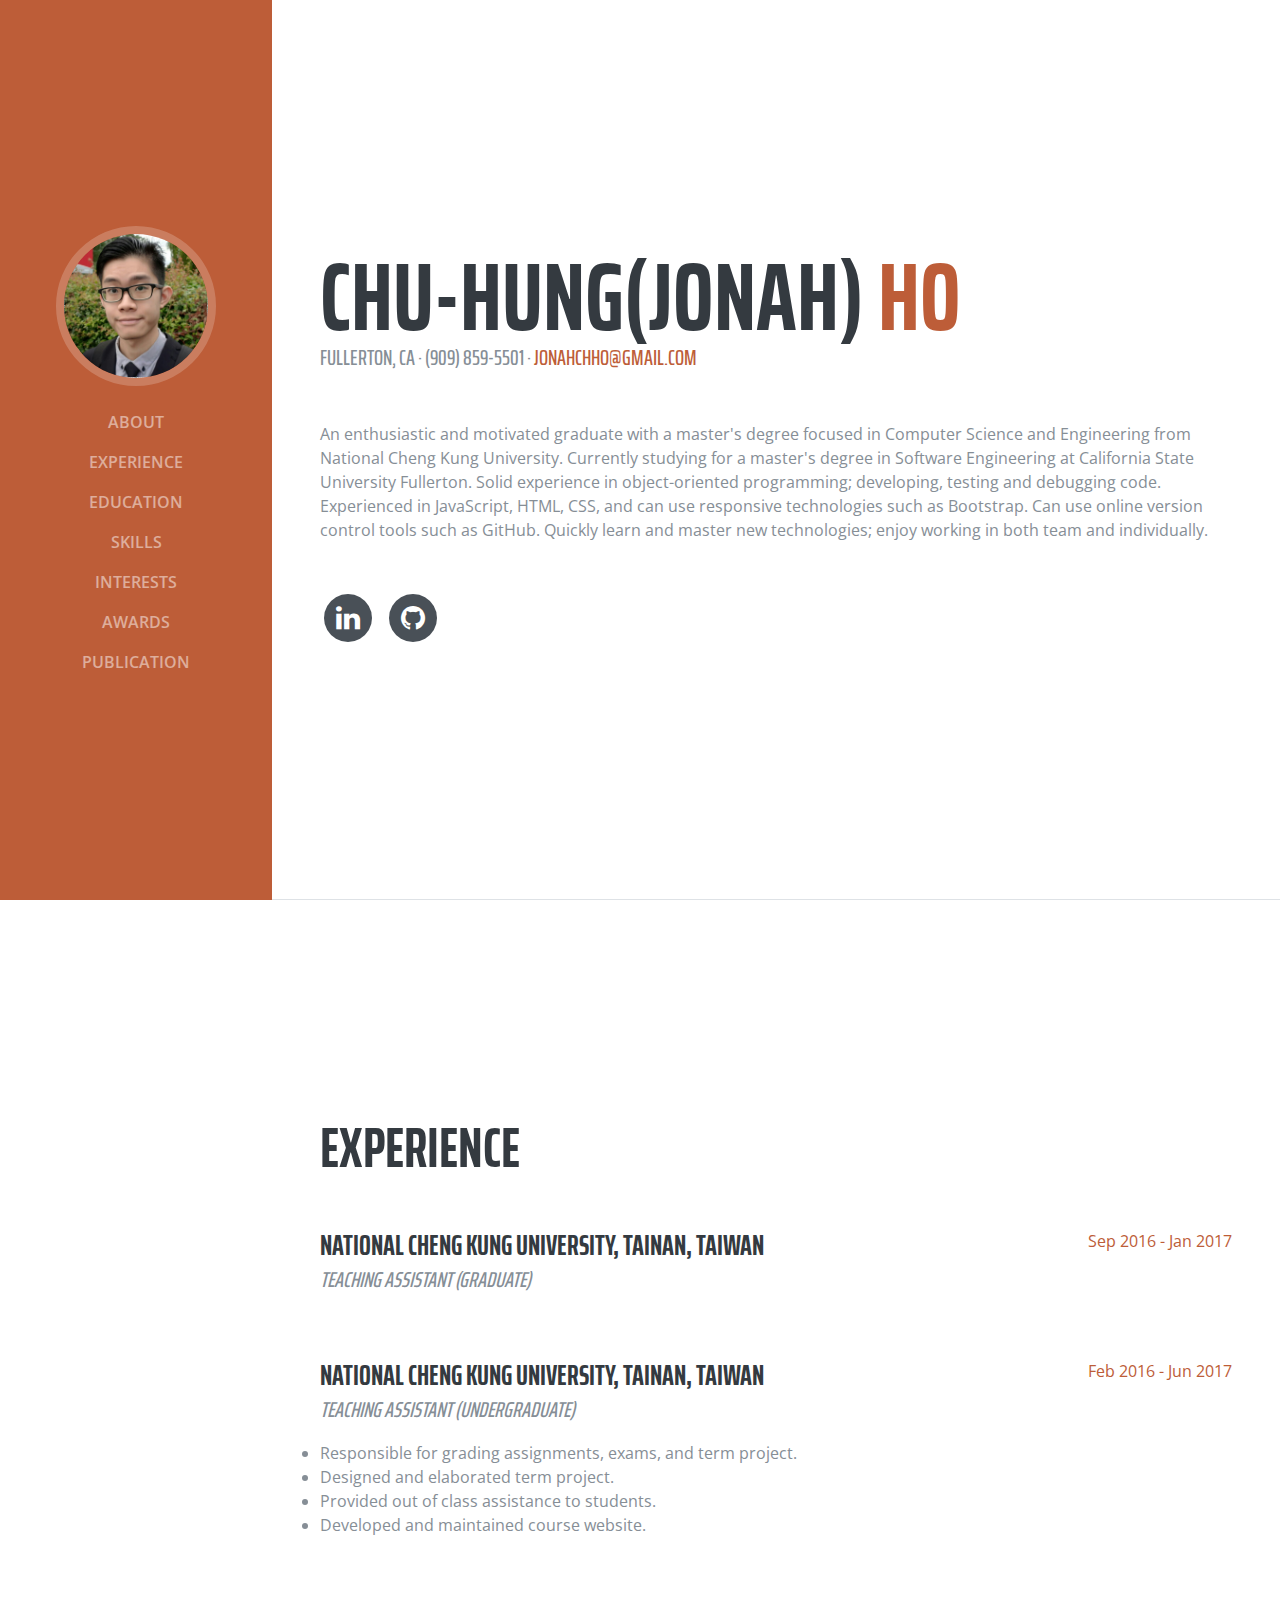
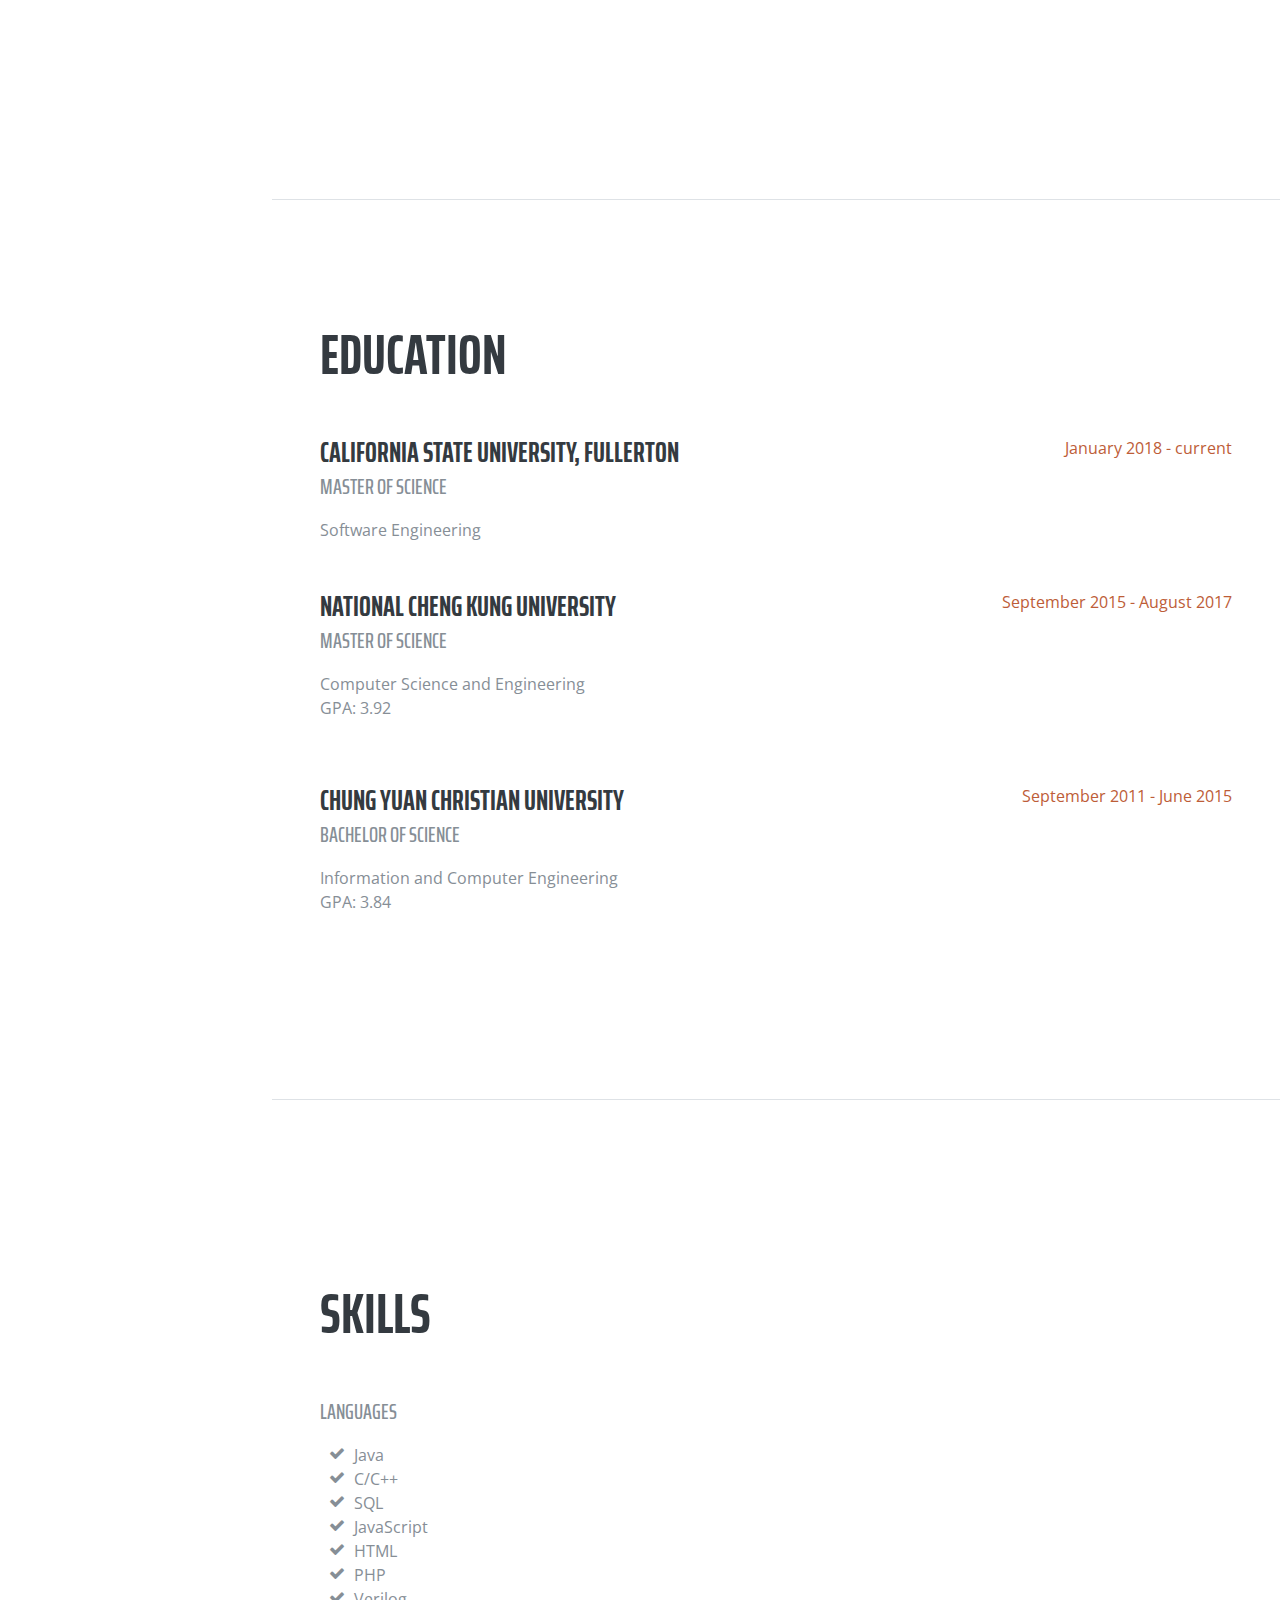
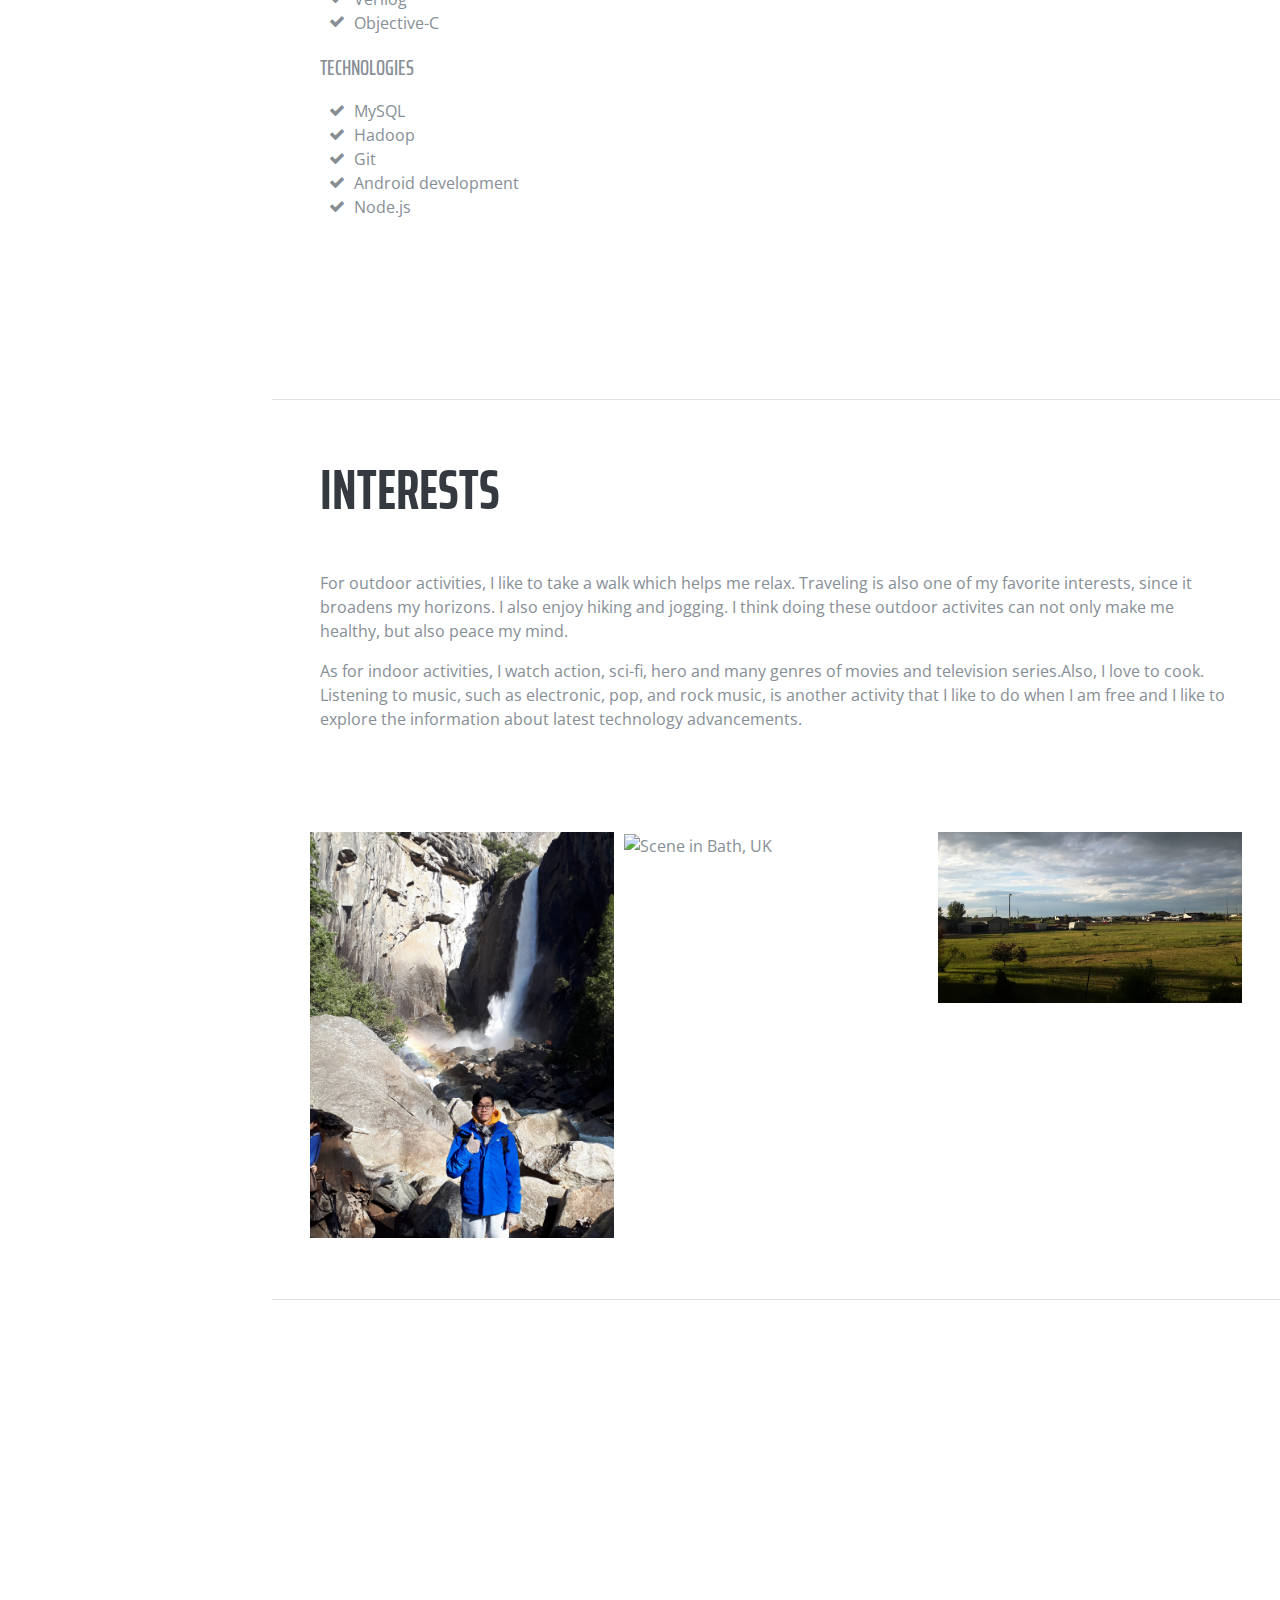
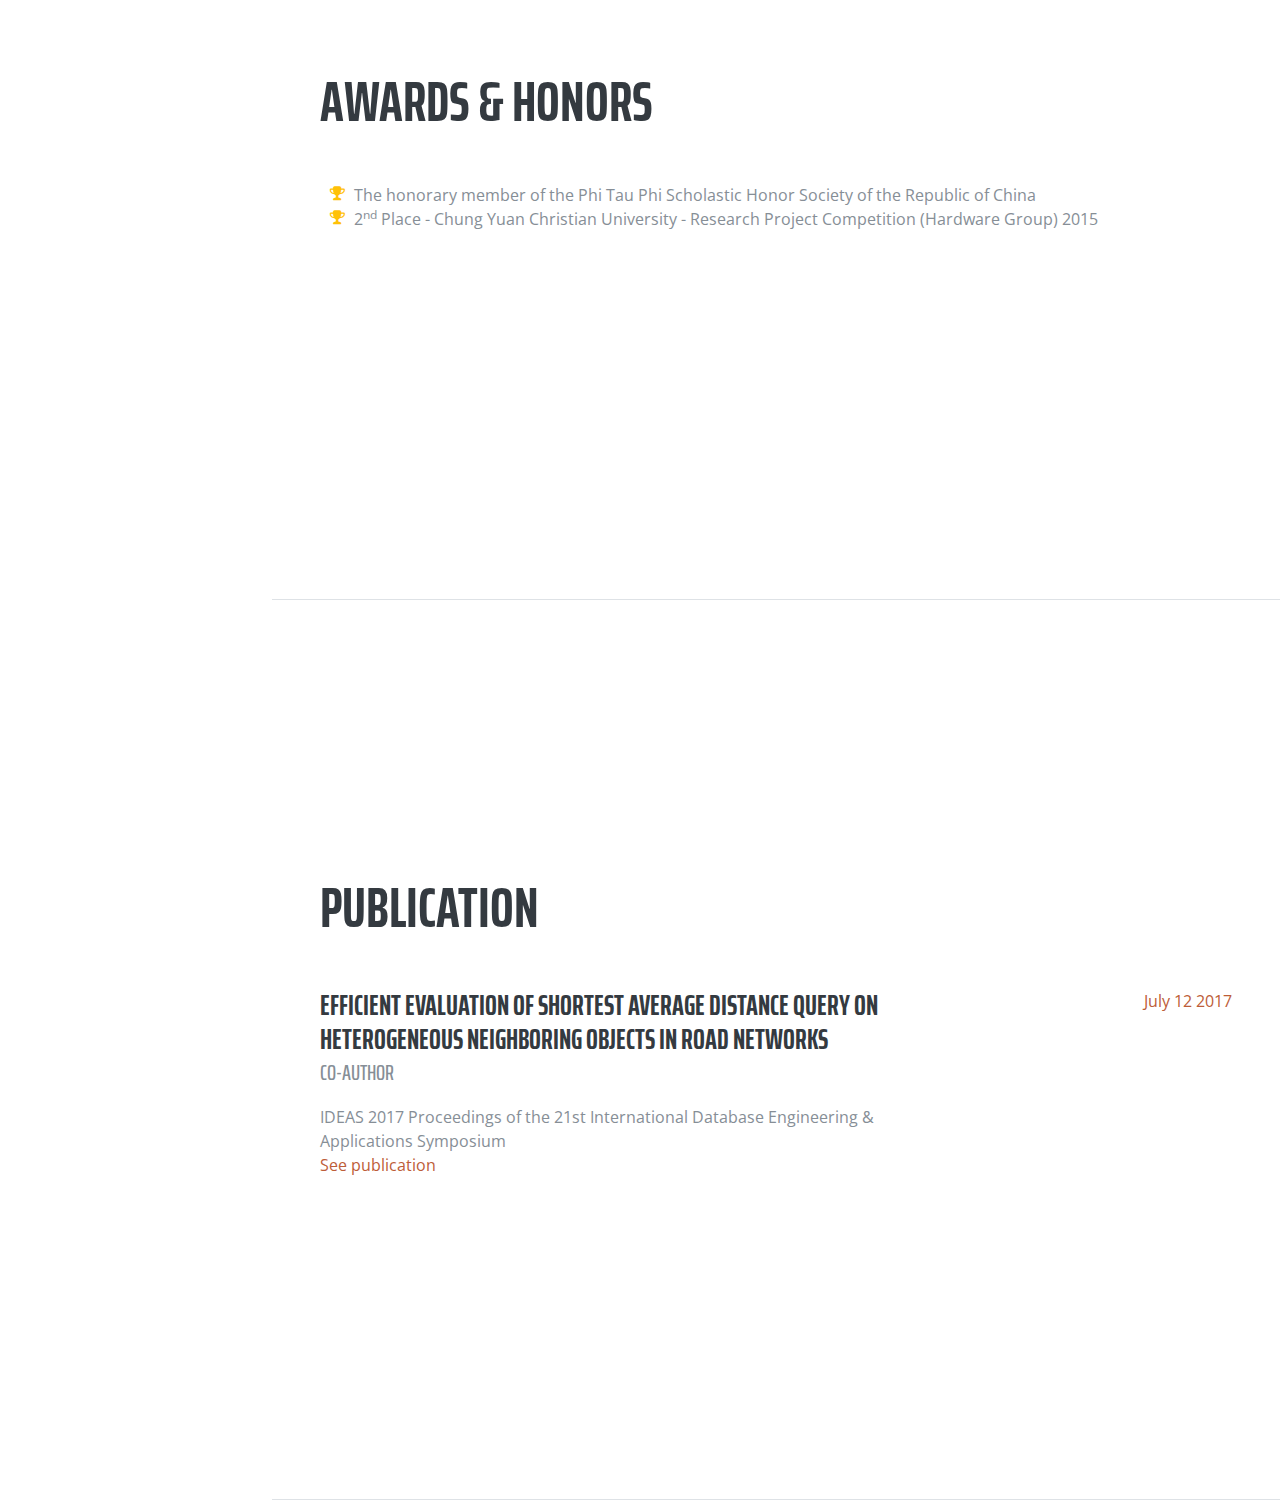
==== index.html @ 9c2f7075 "Modified profile img name and index.html" ====
<!DOCTYPE html>
<html lang="en">

  <head>

    <meta charset="utf-8">
    <meta name="viewport" content="width=device-width, initial-scale=1, shrink-to-fit=no">
    <meta name="description" content="">
    <meta name="author" content="">

    <title>Chu-Hung(Jonah) Ho</title>

    <!-- Bootstrap core CSS -->
    <link href="vendor/bootstrap/css/bootstrap.min.css" rel="stylesheet">

    <!-- Custom fonts for this template -->
    <link href="https://fonts.googleapis.com/css?family=Saira+Extra+Condensed:100,200,300,400,500,600,700,800,900" rel="stylesheet">
    <link href="https://fonts.googleapis.com/css?family=Open+Sans:300,300i,400,400i,600,600i,700,700i,800,800i" rel="stylesheet">
    <link href="vendor/font-awesome/css/font-awesome.min.css" rel="stylesheet">
    <link href="vendor/devicons/css/devicons.min.css" rel="stylesheet">
    <link href="vendor/simple-line-icons/css/simple-line-icons.css" rel="stylesheet">

    <!-- Custom styles for this template -->
    <link href="css/resume.css" rel="stylesheet">

  </head>

  <body ng-app="mainApp" id="page-top">

    <nav ng-controller="slide" class="navbar navbar-expand-lg navbar-dark bg-primary fixed-top" id="sideNav">
      <a class="navbar-brand js-scroll-trigger" href="#page-top">
        <span class="d-block d-lg-none">Chu-Hung(Jonah) Ho</span>
        <span class="d-none d-lg-block">
          <img class="img-fluid img-profile rounded-circle mx-auto mb-2" src="img/profile.jpg" alt="profile.jpg">
        </span>
      </a>
      <button class="navbar-toggler" type="button" data-toggle="collapse" data-target="#navbarSupportedContent" aria-controls="navbarSupportedContent" aria-expanded="false" aria-label="Toggle navigation">
        <span class="navbar-toggler-icon"></span>
      </button>
      <div class="collapse navbar-collapse" id="navbarSupportedContent">
        <ul class="navbar-nav">
          <li class="nav-item">
            <a class="nav-link js-scroll-trigger" href="#about">About</a>
          </li>
          <li class="nav-item">
            <a class="nav-link js-scroll-trigger" href="#experience">Experience</a>
          </li>
          <li class="nav-item">
            <a class="nav-link js-scroll-trigger" href="#education">Education</a>
          </li>
          <li class="nav-item">
            <a class="nav-link js-scroll-trigger" href="#skills">Skills</a>
          </li>
          <li class="nav-item">
            <a class="nav-link js-scroll-trigger" href="#interests">Interests</a>
          </li>
          <li class="nav-item">
            <a class="nav-link js-scroll-trigger" href="#awards">Awards</a>
          </li>
          <li class="nav-item">
            <a class="nav-link js-scroll-trigger" href="#publication">Publication</a>
          </li>
        </ul>
      </div>
    </nav>

    <div class="container-fluid p-0">

      <section class="resume-section p-3 p-lg-5 d-flex d-column" id="about">
        <div class="my-auto">
          <h1 class="mb-0">Chu-Hung(Jonah)
            <span class="text-primary">Ho</span>
          </h1>
          <div class="subheading mb-5">Fullerton, CA · (909) 859-5501 ·
            <a href="mailto:name@email.com">jonahchho@gmail.com</a>
          </div>
          <p class="mb-5">An enthusiastic and motivated graduate with a master's degree focused in Computer Science and Engineering from National Cheng Kung University. Currently studying for a master's degree in Software Engineering at California State University Fullerton. Solid experience in object-oriented programming; developing, testing and debugging code. Experienced in JavaScript, HTML, CSS, and can use responsive technologies such as Bootstrap. Can use online version control tools such as GitHub. Quickly learn and master new technologies; enjoy working in both team and individually.</p>
          <ul class="list-inline list-social-icons mb-0">
            <li class="list-inline-item">
              <a href="https://www.linkedin.com/in/jonahchho">
                <span class="fa-stack fa-lg">
                  <i class="fa fa-circle fa-stack-2x"></i>
                  <i class="fa fa-linkedin fa-stack-1x fa-inverse"></i>
                </span>
              </a>
            </li>
            <li class="list-inline-item">
              <a href="https://github.com/jonahchho">
                <span class="fa-stack fa-lg">
                  <i class="fa fa-circle fa-stack-2x"></i>
                  <i class="fa fa-github fa-stack-1x fa-inverse"></i>
                </span>
              </a>
            </li>
          </ul>
        </div>
      </section>

      <section class="resume-section p-3 p-lg-5 d-flex flex-column" id="experience">
        <div class="my-auto">
          <h2 class="mb-5">Experience</h2>

          <div class="resume-item d-flex flex-column flex-md-row mb-5">
            <div class="resume-content mr-auto">
              <h3 class="mb-0">National Cheng Kung University, Tainan, Taiwan</h3>
              <div class="subheading mb-3"><i>Teaching Assistant (Graduate)</i></div>
            </div>
            <div class="resume-date text-md-right">
              <span class="text-primary">Sep 2016 - Jan 2017</span>
            </div>

          </div>

          <div class="resume-item d-flex flex-column flex-md-row mb-5">
            <div class="resume-content mr-auto">
              <h3 class="mb-0">National Cheng Kung University, Tainan, Taiwan</h3>
              <div class="subheading mb-3"><i>Teaching Assistant (Undergraduate)</i></div>
              <li>
                <i class="fa-li fa fa-check"></i>
                  Responsible for grading assignments, exams, and term project.
              </li>
              <li>
                <i class="fa-li fa fa-check"></i>
                  Designed and elaborated term project.
              </li>
              <li>
                <i class="fa-li fa fa-check"></i>
                  Provided out of class assistance to students.
              </li>
              <li>
                <i class="fa-li fa fa-check"></i>
                  Developed and maintained course website.
              </li>

            </div>
            <div class="resume-date text-md-right">
              <span class="text-primary">Feb 2016 - Jun 2017</span>
            </div>

          </div>
        </div>

      </section>

      <section class="resume-section p-3 p-lg-5 d-flex flex-column" id="education">
        <div class="my-auto">
          <h2 class="mb-5">Education</h2>

          <div class="resume-item d-flex flex-column flex-md-row mb-5">
            <div class="resume-content mr-auto">
              <h3 class="mb-0">California State University, Fullerton</h3>
              <div class="subheading mb-3">Master of Science</div>
              <div>Software Engineering</div>
            </div>
            <div class="resume-date text-md-right">
              <span class="text-primary">January 2018 - current</span>
            </div>
          </div>

          <div class="resume-item d-flex flex-column flex-md-row mb-5">
            <div class="resume-content mr-auto">
              <h3 class="mb-0">National Cheng Kung University</h3>
              <div class="subheading mb-3">Master of Science</div>
              <div>Computer Science and Engineering</div>
              <p>GPA: 3.92</p>
            </div>
            <div class="resume-date text-md-right">
              <span class="text-primary">September 2015 - August 2017</span>
            </div>
          </div>

          <div class="resume-item d-flex flex-column flex-md-row mb-5">
            <div class="resume-content mr-auto">
              <h3 class="mb-0">Chung Yuan Christian University</h3>
              <div class="subheading mb-3">Bachelor of Science</div>
              <div>Information and Computer Engineering</div>
              <p>GPA: 3.84</p>
            </div>
            <div class="resume-date text-md-right">
              <span class="text-primary">September 2011 - June 2015</span>
            </div>
          </div>

          <!--
          <div class="resume-item d-flex flex-column flex-md-row">
            <div class="resume-content mr-auto">
              <h3 class="mb-0">James Buchanan High School</h3>
              <div class="subheading mb-3">Technology Magnet Program</div>
              <p>GPA: 3.56</p>
            </div>
            <div class="resume-date text-md-right">
              <span class="text-primary">August 2002 - May 2006</span>
            </div>
          </div>
          -->

        </div>
      </section>

      <section class="resume-section p-3 p-lg-5 d-flex flex-column" id="skills">
        <div class="my-auto">
          <h2 class="mb-5">Skills</h2>

          <div class="subheading mb-3">Languages</div>
          <ul class="fa-ul mb-0">
            <li>
              <i class="fa-li fa fa-check"></i>
              Java</li>
            <li>
              <i class="fa-li fa fa-check"></i>
              C/C++</li>
            <li>
              <i class="fa-li fa fa-check"></i>
              SQL</li>
            <li>
              <i class="fa-li fa fa-check"></i>
              JavaScript</li>
            <li>
              <i class="fa-li fa fa-check"></i>
              HTML</li>
            <li>
              <i class="fa-li fa fa-check"></i>
              PHP</li>
            <li>
              <i class="fa-li fa fa-check"></i>
              Verilog</li>
            <li>
              <i class="fa-li fa fa-check"></i>
              Objective-C</li>
          </ul>

          <p></p>

          <div class="subheading mb-3">Technologies</div>
          <ul class="fa-ul mb-0">
            <li>
              <i class="fa-li fa fa-check"></i>
              MySQL</li>
            <li>
              <i class="fa-li fa fa-check"></i>
              Hadoop</li>
            <li>
              <i class="fa-li fa fa-check"></i>
              Git</li>
            <li>
              <i class="fa-li fa fa-check"></i>
              Android development</li>
            <li>
              <i class="fa-li fa fa-check"></i>
              Node.js</li>
          </ul>
        </div>
      </section>

      <section class="resume-section p-3 p-lg-5 d-flex flex-column" id="interests">
        <div class="my-auto">
          <h2 class="mb-5">Interests</h2>
          <p>For outdoor activities, I like to take a walk which helps me relax. Traveling is also one of my favorite interests, since it broadens my horizons. I also enjoy hiking and jogging. I think doing these outdoor activites can not only make me healthy, but also peace my mind.</p>

          <p class="mb-0">As for indoor activities, I watch action, sci-fi, hero and many genres of movies and television series.Also, I love to cook. Listening to music, such as electronic, pop, and rock music, is another activity that I like to do when I am free and I like to explore the information about latest technology advancements.</p>

          <br></br>
          <br></br>

          <div class="row">
            <div class="column">
              <img src="img/scene1.jpg" alt="Waterfall in Yosemite National Park" style="width:100%;height:auto">
            </div>
            <div class="column">
              <img src="img/scene2.jpg" alt="Scene in Bath, UK" style="width:100%;height:auto">
            </div>
            <div class="column">
              <img src="img/scene3.jpg" alt="Waterfall in Yosemite National Park" style="width:100%;height:auto">
            </div>
          </div>
        </div>
      </section>

      <section class="resume-section p-3 p-lg-5 d-flex flex-column" id="awards">
        <div class="my-auto">
          <h2 class="mb-5">Awards &amp; Honors</h2>
          <ul class="fa-ul mb-0">
            <li>
              <i class="fa-li fa fa-trophy text-warning"></i>
              The honorary member of the Phi Tau Phi Scholastic Honor Society of the Republic of China
            </li>
            <li>
              <i class="fa-li fa fa-trophy text-warning"></i>
              2<sup>nd</sup>
              Place - Chung Yuan Christian University - Research Project Competition (Hardware Group) 2015
            </li>
          </ul>
        </div>
      </section>

      <section class="resume-section p-3 p-lg-5 d-flex flex-column" id="publication">
        <div class="my-auto">
          <h2 class="mb-5">Publication</h2>
          <div class="resume-item d-flex flex-column flex-md-row mb-5">
            <div class="resume-content mr-auto">
              <h3 class="mb-0">Efficient Evaluation of Shortest Average Distance Query on Heterogeneous Neighboring Objects in Road Networks</h3>
              <div class="subheading mb-3">Co-author</div>
              <div>IDEAS 2017 Proceedings of the 21st International Database Engineering & Applications Symposium</div>
              <a href="https://dl.acm.org/citation.cfm?id=3105831.3105848">See publication</a>
            </div>
            <div class="resume-date text-md-right">
              <span class="text-primary">July 12 2017</span>
            </div>
          </div>

        </div>
      </section>

    </div>

    <!-- Bootstrap core JavaScript -->
    <script src="vendor/jquery/jquery.min.js"></script>
    <script src="vendor/bootstrap/js/bootstrap.bundle.min.js"></script>

    <!-- Plugin JavaScript -->
    <script src="vendor/jquery-easing/jquery.easing.min.js"></script>

    <!-- Custom scripts for this template -->
    <!--<script src="js/resume.js"></script>-->
    
    <!-- Angular API-->
    <script src="https://ajax.googleapis.com/ajax/libs/angularjs/1.6.6/angular.min.js"></script>

    <!-- Custom scripts for this template -->
    <script src="js/application.js"></script>
    <script src="js/controller.js"></script>

  </body>

</html>
---- vendor/devicons/css/devicons.min.css ----
/*!
 *  Devicons 1.8.0 made by Theodore Vorillas / http://vorillaz.com 
 */
@font-face{font-family:devicons;src:url(../fonts/devicons.eot?xqxft6);src:url(../fonts/devicons.eot?#iefixxqxft6) format("embedded-opentype"),url(../fonts/devicons.woff?xqxft6) format("woff"),url(../fonts/devicons.ttf?xqxft6) format("truetype"),url(../fonts/devicons.svg?xqxft6#devicons) format("svg");font-weight:400;font-style:normal}.devicons{font-family:devicons;speak:none;font-style:normal;font-weight:400;font-variant:normal;text-transform:none;line-height:1;-webkit-font-smoothing:antialiased;-moz-osx-font-smoothing:grayscale}.devicons-git:before{content:"\e602"}.devicons-git_compare:before{content:"\e628"}.devicons-git_branch:before{content:"\e625"}.devicons-git_commit:before{content:"\e629"}.devicons-git_pull_request:before{content:"\e626"}.devicons-git_merge:before{content:"\e627"}.devicons-bitbucket:before{content:"\e603"}.devicons-github_alt:before{content:"\e608"}.devicons-github_badge:before{content:"\e609"}.devicons-github:before{content:"\e60a"}.devicons-github_full:before{content:"\e617"}.devicons-java:before{content:"\e638"}.devicons-ruby:before{content:"\e639"}.devicons-scala:before{content:"\e637"}.devicons-python:before{content:"\e63c"}.devicons-go:before{content:"\e624"}.devicons-ruby_on_rails:before{content:"\e63b"}.devicons-django:before{content:"\e61d"}.devicons-markdown:before{content:"\e63e"}.devicons-php:before{content:"\e63d"}.devicons-mysql:before{content:"\e604"}.devicons-streamline:before{content:"\e605"}.devicons-database:before{content:"\e606"}.devicons-laravel:before{content:"\e63f"}.devicons-javascript:before{content:"\e64e"}.devicons-angular:before{content:"\e653"}.devicons-backbone:before{content:"\e652"}.devicons-coffeescript:before{content:"\e651"}.devicons-jquery:before{content:"\e650"}.devicons-modernizr:before{content:"\e620"}.devicons-jquery_ui:before{content:"\e654"}.devicons-ember:before{content:"\e61b"}.devicons-dojo:before{content:"\e61c"}.devicons-nodejs:before{content:"\e619"}.devicons-nodejs_small:before{content:"\e618"}.devicons-javascript_shield:before{content:"\e64f"}.devicons-bootstrap:before{content:"\e647"}.devicons-sass:before{content:"\e64b"}.devicons-css3_full:before{content:"\e64a"}.devicons-css3:before{content:"\e649"}.devicons-html5:before{content:"\e636"}.devicons-html5_multimedia:before{content:"\e632"}.devicons-html5_device_access:before{content:"\e633"}.devicons-html5_3d_effects:before{content:"\e635"}.devicons-html5_connectivity:before{content:"\e634"}.devicons-ghost_small:before{content:"\e614"}.devicons-ghost:before{content:"\e61f"}.devicons-magento:before{content:"\e640"}.devicons-joomla:before{content:"\e641"}.devicons-jekyll_small:before{content:"\e60d"}.devicons-drupal:before{content:"\e642"}.devicons-wordpress:before{content:"\e60b"}.devicons-grunt:before{content:"\e64c"}.devicons-bower:before{content:"\e64d"}.devicons-npm:before{content:"\e61e"}.devicons-yahoo_small:before{content:"\e62b"}.devicons-yahoo:before{content:"\e615"}.devicons-bing_small:before{content:"\e600"}.devicons-windows:before{content:"\e60f"}.devicons-linux:before{content:"\e612"}.devicons-ubuntu:before{content:"\e63a"}.devicons-android:before{content:"\e60e"}.devicons-apple:before{content:"\e611"}.devicons-appstore:before{content:"\e613"}.devicons-phonegap:before{content:"\e630"}.devicons-blackberry:before{content:"\e623"}.devicons-stackoverflow:before{content:"\e610"}.devicons-techcrunch:before{content:"\e62c"}.devicons-codrops:before{content:"\e62f"}.devicons-css_tricks:before{content:"\e601"}.devicons-smashing_magazine:before{content:"\e62d"}.devicons-netmagazine:before{content:"\e62e"}.devicons-codepen:before{content:"\e616"}.devicons-cssdeck:before{content:"\e62a"}.devicons-hackernews:before{content:"\e61a"}.devicons-dropbox:before{content:"\e607"}.devicons-google_drive:before{content:"\e631"}.devicons-visualstudio:before{content:"\e60c"}.devicons-unity_small:before{content:"\e621"}.devicons-raspberry_pi:before{content:"\e622"}.devicons-chrome:before{content:"\e643"}.devicons-ie:before{content:"\e644"}.devicons-firefox:before{content:"\e645"}.devicons-opera:before{content:"\e646"}.devicons-safari:before{content:"\e648"}.devicons-swift:before{content:"\e655"}.devicons-symfony:before{content:"\e656"}.devicons-symfony_badge:before{content:"\e657"}.devicons-less:before{content:"\e658"}.devicons-stylus:before{content:"\e659"}.devicons-trello:before{content:"\e65a"}.devicons-atlassian:before{content:"\e65b"}.devicons-jira:before{content:"\e65c"}.devicons-envato:before{content:"\e65d"}.devicons-snap_svg:before{content:"\e65e"}.devicons-raphael:before{content:"\e65f"}.devicons-google_analytics:before{content:"\e660"}.devicons-compass:before{content:"\e661"}.devicons-onedrive:before{content:"\e662"}.devicons-gulp:before{content:"\e663"}.devicons-atom:before{content:"\e664"}.devicons-cisco:before{content:"\e665"}.devicons-nancy:before{content:"\e666"}.devicons-clojure:before{content:"\e668"}.devicons-clojure_alt:before{content:"\e66a"}.devicons-perl:before{content:"\e669"}.devicons-celluloid:before{content:"\e66b"}.devicons-w3c:before{content:"\e66c"}.devicons-redis:before{content:"\e66d"}.devicons-postgresql:before{content:"\e66e"}.devicons-webplatform:before{content:"\e66f"}.devicons-jenkins:before{content:"\e667"}.devicons-requirejs:before{content:"\e670"}.devicons-opensource:before{content:"\e671"}.devicons-typo3:before{content:"\e672"}.devicons-uikit:before{content:"\e673"}.devicons-doctrine:before{content:"\e674"}.devicons-groovy:before{content:"\e675"}.devicons-nginx:before{content:"\e676"}.devicons-haskell:before{content:"\e677"}.devicons-zend:before{content:"\e678"}.devicons-gnu:before{content:"\e679"}.devicons-yeoman:before{content:"\e67a"}.devicons-heroku:before{content:"\e67b"}.devicons-debian:before{content:"\e67d"}.devicons-travis:before{content:"\e67e"}.devicons-dotnet:before{content:"\e67f"}.devicons-codeigniter:before{content:"\e680"}.devicons-javascript_badge:before{content:"\e681"}.devicons-yii:before{content:"\e682"}.devicons-msql_server:before{content:"\e67c"}.devicons-composer:before{content:"\e683"}.devicons-krakenjs_badge:before{content:"\e684"}.devicons-krakenjs:before{content:"\e685"}.devicons-mozilla:before{content:"\e686"}.devicons-firebase:before{content:"\e687"}.devicons-sizzlejs:before{content:"\e688"}.devicons-creativecommons:before{content:"\e689"}.devicons-creativecommons_badge:before{content:"\e68a"}.devicons-mitlicence:before{content:"\e68b"}.devicons-senchatouch:before{content:"\e68c"}.devicons-bugsense:before{content:"\e68d"}.devicons-extjs:before{content:"\e68e"}.devicons-mootools_badge:before{content:"\e68f"}.devicons-mootools:before{content:"\e690"}.devicons-ruby_rough:before{content:"\e691"}.devicons-komodo:before{content:"\e692"}.devicons-coda:before{content:"\e693"}.devicons-bintray:before{content:"\e694"}.devicons-terminal:before{content:"\e695"}.devicons-code:before{content:"\e696"}.devicons-responsive:before{content:"\e697"}.devicons-dart:before{content:"\e698"}.devicons-aptana:before{content:"\e699"}.devicons-mailchimp:before{content:"\e69a"}.devicons-netbeans:before{content:"\e69b"}.devicons-dreamweaver:before{content:"\e69c"}.devicons-brackets:before{content:"\e69d"}.devicons-eclipse:before{content:"\e69e"}.devicons-cloud9:before{content:"\e69f"}.devicons-scrum:before{content:"\e6a0"}.devicons-prolog:before{content:"\e6a1"}.devicons-terminal_badge:before{content:"\e6a2"}.devicons-code_badge:before{content:"\e6a3"}.devicons-mongodb:before{content:"\e6a4"}.devicons-meteor:before{content:"\e6a5"}.devicons-meteorfull:before{content:"\e6a6"}.devicons-fsharp:before{content:"\e6a7"}.devicons-rust:before{content:"\e6a8"}.devicons-ionic:before{content:"\e6a9"}.devicons-sublime:before{content:"\e6aa"}.devicons-appcelerator:before{content:"\e6ab"}.devicons-asterisk:before{content:"\e6ac"}.devicons-aws:before{content:"\e6ad"}.devicons-digital-ocean:before{content:"\e6ae"}.devicons-dlang:before{content:"\e6af"}.devicons-docker:before{content:"\e6b0"}.devicons-erlang:before{content:"\e6b1"}.devicons-google-cloud-platform:before{content:"\e6b2"}.devicons-grails:before{content:"\e6b3"}.devicons-illustrator:before{content:"\e6b4"}.devicons-intellij:before{content:"\e6b5"}.devicons-materializecss:before{content:"\e6b6"}.devicons-openshift:before{content:"\e6b7"}.devicons-photoshop:before{content:"\e6b8"}.devicons-rackspace:before{content:"\e6b9"}.devicons-react:before{content:"\e6ba"}.devicons-redhat:before{content:"\e6bb"}.devicons-scriptcs:before{content:"\e6bc"}.devicons-sqllite:before{content:"\e6c4"}.devicons-vim:before{content:"\e6c5"}
---- vendor/simple-line-icons/css/simple-line-icons.css ----
@font-face {
  font-family: 'simple-line-icons';
  src: url('../fonts/Simple-Line-Icons.eot?v=2.4.0');
  src: url('../fonts/Simple-Line-Icons.eot?v=2.4.0#iefix') format('embedded-opentype'), url('../fonts/Simple-Line-Icons.woff2?v=2.4.0') format('woff2'), url('../fonts/Simple-Line-Icons.ttf?v=2.4.0') format('truetype'), url('../fonts/Simple-Line-Icons.woff?v=2.4.0') format('woff'), url('../fonts/Simple-Line-Icons.svg?v=2.4.0#simple-line-icons') format('svg');
  font-weight: normal;
  font-style: normal;
}
/*
 Use the following CSS code if you want to have a class per icon.
 Instead of a list of all class selectors, you can use the generic [class*="icon-"] selector, but it's slower:
*/
.icon-user,
.icon-people,
.icon-user-female,
.icon-user-follow,
.icon-user-following,
.icon-user-unfollow,
.icon-login,
.icon-logout,
.icon-emotsmile,
.icon-phone,
.icon-call-end,
.icon-call-in,
.icon-call-out,
.icon-map,
.icon-location-pin,
.icon-direction,
.icon-directions,
.icon-compass,
.icon-layers,
.icon-menu,
.icon-list,
.icon-options-vertical,
.icon-options,
.icon-arrow-down,
.icon-arrow-left,
.icon-arrow-right,
.icon-arrow-up,
.icon-arrow-up-circle,
.icon-arrow-left-circle,
.icon-arrow-right-circle,
.icon-arrow-down-circle,
.icon-check,
.icon-clock,
.icon-plus,
.icon-minus,
.icon-close,
.icon-event,
.icon-exclamation,
.icon-organization,
.icon-trophy,
.icon-screen-smartphone,
.icon-screen-desktop,
.icon-plane,
.icon-notebook,
.icon-mustache,
.icon-mouse,
.icon-magnet,
.icon-energy,
.icon-disc,
.icon-cursor,
.icon-cursor-move,
.icon-crop,
.icon-chemistry,
.icon-speedometer,
.icon-shield,
.icon-screen-tablet,
.icon-magic-wand,
.icon-hourglass,
.icon-graduation,
.icon-ghost,
.icon-game-controller,
.icon-fire,
.icon-eyeglass,
.icon-envelope-open,
.icon-envelope-letter,
.icon-bell,
.icon-badge,
.icon-anchor,
.icon-wallet,
.icon-vector,
.icon-speech,
.icon-puzzle,
.icon-printer,
.icon-present,
.icon-playlist,
.icon-pin,
.icon-picture,
.icon-handbag,
.icon-globe-alt,
.icon-globe,
.icon-folder-alt,
.icon-folder,
.icon-film,
.icon-feed,
.icon-drop,
.icon-drawer,
.icon-docs,
.icon-doc,
.icon-diamond,
.icon-cup,
.icon-calculator,
.icon-bubbles,
.icon-briefcase,
.icon-book-open,
.icon-basket-loaded,
.icon-basket,
.icon-bag,
.icon-action-undo,
.icon-action-redo,
.icon-wrench,
.icon-umbrella,
.icon-trash,
.icon-tag,
.icon-support,
.icon-frame,
.icon-size-fullscreen,
.icon-size-actual,
.icon-shuffle,
.icon-share-alt,
.icon-share,
.icon-rocket,
.icon-question,
.icon-pie-chart,
.icon-pencil,
.icon-note,
.icon-loop,
.icon-home,
.icon-grid,
.icon-graph,
.icon-microphone,
.icon-music-tone-alt,
.icon-music-tone,
.icon-earphones-alt,
.icon-earphones,
.icon-equalizer,
.icon-like,
.icon-dislike,
.icon-control-start,
.icon-control-rewind,
.icon-control-play,
.icon-control-pause,
.icon-control-forward,
.icon-control-end,
.icon-volume-1,
.icon-volume-2,
.icon-volume-off,
.icon-calendar,
.icon-bulb,
.icon-chart,
.icon-ban,
.icon-bubble,
.icon-camrecorder,
.icon-camera,
.icon-cloud-download,
.icon-cloud-upload,
.icon-envelope,
.icon-eye,
.icon-flag,
.icon-heart,
.icon-info,
.icon-key,
.icon-link,
.icon-lock,
.icon-lock-open,
.icon-magnifier,
.icon-magnifier-add,
.icon-magnifier-remove,
.icon-paper-clip,
.icon-paper-plane,
.icon-power,
.icon-refresh,
.icon-reload,
.icon-settings,
.icon-star,
.icon-symbol-female,
.icon-symbol-male,
.icon-target,
.icon-credit-card,
.icon-paypal,
.icon-social-tumblr,
.icon-social-twitter,
.icon-social-facebook,
.icon-social-instagram,
.icon-social-linkedin,
.icon-social-pinterest,
.icon-social-github,
.icon-social-google,
.icon-social-reddit,
.icon-social-skype,
.icon-social-dribbble,
.icon-social-behance,
.icon-social-foursqare,
.icon-social-soundcloud,
.icon-social-spotify,
.icon-social-stumbleupon,
.icon-social-youtube,
.icon-social-dropbox,
.icon-social-vkontakte,
.icon-social-steam {
  font-family: 'simple-line-icons';
  speak: none;
  font-style: normal;
  font-weight: normal;
  font-variant: normal;
  text-transform: none;
  line-height: 1;
  /* Better Font Rendering =========== */
  -webkit-font-smoothing: antialiased;
  -moz-osx-font-smoothing: grayscale;
}
.icon-user:before {
  content: "\e005";
}
.icon-people:before {
  content: "\e001";
}
.icon-user-female:before {
  content: "\e000";
}
.icon-user-follow:before {
  content: "\e002";
}
.icon-user-following:before {
  content: "\e003";
}
.icon-user-unfollow:before {
  content: "\e004";
}
.icon-login:before {
  content: "\e066";
}
.icon-logout:before {
  content: "\e065";
}
.icon-emotsmile:before {
  content: "\e021";
}
.icon-phone:before {
  content: "\e600";
}
.icon-call-end:before {
  content: "\e048";
}
.icon-call-in:before {
  content: "\e047";
}
.icon-call-out:before {
  content: "\e046";
}
.icon-map:before {
  content: "\e033";
}
.icon-location-pin:before {
  content: "\e096";
}
.icon-direction:before {
  content: "\e042";
}
.icon-directions:before {
  content: "\e041";
}
.icon-compass:before {
  content: "\e045";
}
.icon-layers:before {
  content: "\e034";
}
.icon-menu:before {
  content: "\e601";
}
.icon-list:before {
  content: "\e067";
}
.icon-options-vertical:before {
  content: "\e602";
}
.icon-options:before {
  content: "\e603";
}
.icon-arrow-down:before {
  content: "\e604";
}
.icon-arrow-left:before {
  content: "\e605";
}
.icon-arrow-right:before {
  content: "\e606";
}
.icon-arrow-up:before {
  content: "\e607";
}
.icon-arrow-up-circle:before {
  content: "\e078";
}
.icon-arrow-left-circle:before {
  content: "\e07a";
}
.icon-arrow-right-circle:before {
  content: "\e079";
}
.icon-arrow-down-circle:before {
  content: "\e07b";
}
.icon-check:before {
  content: "\e080";
}
.icon-clock:before {
  content: "\e081";
}
.icon-plus:before {
  content: "\e095";
}
.icon-minus:before {
  content: "\e615";
}
.icon-close:before {
  content: "\e082";
}
.icon-event:before {
  content: "\e619";
}
.icon-exclamation:before {
  content: "\e617";
}
.icon-organization:before {
  content: "\e616";
}
.icon-trophy:before {
  content: "\e006";
}
.icon-screen-smartphone:before {
  content: "\e010";
}
.icon-screen-desktop:before {
  content: "\e011";
}
.icon-plane:before {
  content: "\e012";
}
.icon-notebook:before {
  content: "\e013";
}
.icon-mustache:before {
  content: "\e014";
}
.icon-mouse:before {
  content: "\e015";
}
.icon-magnet:before {
  content: "\e016";
}
.icon-energy:before {
  content: "\e020";
}
.icon-disc:before {
  content: "\e022";
}
.icon-cursor:before {
  content: "\e06e";
}
.icon-cursor-move:before {
  content: "\e023";
}
.icon-crop:before {
  content: "\e024";
}
.icon-chemistry:before {
  content: "\e026";
}
.icon-speedometer:before {
  content: "\e007";
}
.icon-shield:before {
  content: "\e00e";
}
.icon-screen-tablet:before {
  content: "\e00f";
}
.icon-magic-wand:before {
  content: "\e017";
}
.icon-hourglass:before {
  content: "\e018";
}
.icon-graduation:before {
  content: "\e019";
}
.icon-ghost:before {
  content: "\e01a";
}
.icon-game-controller:before {
  content: "\e01b";
}
.icon-fire:before {
  content: "\e01c";
}
.icon-eyeglass:before {
  content: "\e01d";
}
.icon-envelope-open:before {
  content: "\e01e";
}
.icon-envelope-letter:before {
  content: "\e01f";
}
.icon-bell:before {
  content: "\e027";
}
.icon-badge:before {
  content: "\e028";
}
.icon-anchor:before {
  content: "\e029";
}
.icon-wallet:before {
  content: "\e02a";
}
.icon-vector:before {
  content: "\e02b";
}
.icon-speech:before {
  content: "\e02c";
}
.icon-puzzle:before {
  content: "\e02d";
}
.icon-printer:before {
  content: "\e02e";
}
.icon-present:before {
  content: "\e02f";
}
.icon-playlist:before {
  content: "\e030";
}
.icon-pin:before {
  content: "\e031";
}
.icon-picture:before {
  content: "\e032";
}
.icon-handbag:before {
  content: "\e035";
}
.icon-globe-alt:before {
  content: "\e036";
}
.icon-globe:before {
  content: "\e037";
}
.icon-folder-alt:before {
  content: "\e039";
}
.icon-folder:before {
  content: "\e089";
}
.icon-film:before {
  content: "\e03a";
}
.icon-feed:before {
  content: "\e03b";
}
.icon-drop:before {
  content: "\e03e";
}
.icon-drawer:before {
  content: "\e03f";
}
.icon-docs:before {
  content: "\e040";
}
.icon-doc:before {
  content: "\e085";
}
.icon-diamond:before {
  content: "\e043";
}
.icon-cup:before {
  content: "\e044";
}
.icon-calculator:before {
  content: "\e049";
}
.icon-bubbles:before {
  content: "\e04a";
}
.icon-briefcase:before {
  content: "\e04b";
}
.icon-book-open:before {
  content: "\e04c";
}
.icon-basket-loaded:before {
  content: "\e04d";
}
.icon-basket:before {
  content: "\e04e";
}
.icon-bag:before {
  content: "\e04f";
}
.icon-action-undo:before {
  content: "\e050";
}
.icon-action-redo:before {
  content: "\e051";
}
.icon-wrench:before {
  content: "\e052";
}
.icon-umbrella:before {
  content: "\e053";
}
.icon-trash:before {
  content: "\e054";
}
.icon-tag:before {
  content: "\e055";
}
.icon-support:before {
  content: "\e056";
}
.icon-frame:before {
  content: "\e038";
}
.icon-size-fullscreen:before {
  content: "\e057";
}
.icon-size-actual:before {
  content: "\e058";
}
.icon-shuffle:before {
  content: "\e059";
}
.icon-share-alt:before {
  content: "\e05a";
}
.icon-share:before {
  content: "\e05b";
}
.icon-rocket:before {
  content: "\e05c";
}
.icon-question:before {
  content: "\e05d";
}
.icon-pie-chart:before {
  content: "\e05e";
}
.icon-pencil:before {
  content: "\e05f";
}
.icon-note:before {
  content: "\e060";
}
.icon-loop:before {
  content: "\e064";
}
.icon-home:before {
  content: "\e069";
}
.icon-grid:before {
  content: "\e06a";
}
.icon-graph:before {
  content: "\e06b";
}
.icon-microphone:before {
  content: "\e063";
}
.icon-music-tone-alt:before {
  content: "\e061";
}
.icon-music-tone:before {
  content: "\e062";
}
.icon-earphones-alt:before {
  content: "\e03c";
}
.icon-earphones:before {
  content: "\e03d";
}
.icon-equalizer:before {
  content: "\e06c";
}
.icon-like:before {
  content: "\e068";
}
.icon-dislike:before {
  content: "\e06d";
}
.icon-control-start:before {
  content: "\e06f";
}
.icon-control-rewind:before {
  content: "\e070";
}
.icon-control-play:before {
  content: "\e071";
}
.icon-control-pause:before {
  content: "\e072";
}
.icon-control-forward:before {
  content: "\e073";
}
.icon-control-end:before {
  content: "\e074";
}
.icon-volume-1:before {
  content: "\e09f";
}
.icon-volume-2:before {
  content: "\e0a0";
}
.icon-volume-off:before {
  content: "\e0a1";
}
.icon-calendar:before {
  content: "\e075";
}
.icon-bulb:before {
  content: "\e076";
}
.icon-chart:before {
  content: "\e077";
}
.icon-ban:before {
  content: "\e07c";
}
.icon-bubble:before {
  content: "\e07d";
}
.icon-camrecorder:before {
  content: "\e07e";
}
.icon-camera:before {
  content: "\e07f";
}
.icon-cloud-download:before {
  content: "\e083";
}
.icon-cloud-upload:before {
  content: "\e084";
}
.icon-envelope:before {
  content: "\e086";
}
.icon-eye:before {
  content: "\e087";
}
.icon-flag:before {
  content: "\e088";
}
.icon-heart:before {
  content: "\e08a";
}
.icon-info:before {
  content: "\e08b";
}
.icon-key:before {
  content: "\e08c";
}
.icon-link:before {
  content: "\e08d";
}
.icon-lock:before {
  content: "\e08e";
}
.icon-lock-open:before {
  content: "\e08f";
}
.icon-magnifier:before {
  content: "\e090";
}
.icon-magnifier-add:before {
  content: "\e091";
}
.icon-magnifier-remove:before {
  content: "\e092";
}
.icon-paper-clip:before {
  content: "\e093";
}
.icon-paper-plane:before {
  content: "\e094";
}
.icon-power:before {
  content: "\e097";
}
.icon-refresh:before {
  content: "\e098";
}
.icon-reload:before {
  content: "\e099";
}
.icon-settings:before {
  content: "\e09a";
}
.icon-star:before {
  content: "\e09b";
}
.icon-symbol-female:before {
  content: "\e09c";
}
.icon-symbol-male:before {
  content: "\e09d";
}
.icon-target:before {
  content: "\e09e";
}
.icon-credit-card:before {
  content: "\e025";
}
.icon-paypal:before {
  content: "\e608";
}
.icon-social-tumblr:before {
  content: "\e00a";
}
.icon-social-twitter:before {
  content: "\e009";
}
.icon-social-facebook:before {
  content: "\e00b";
}
.icon-social-instagram:before {
  content: "\e609";
}
.icon-social-linkedin:before {
  content: "\e60a";
}
.icon-social-pinterest:before {
  content: "\e60b";
}
.icon-social-github:before {
  content: "\e60c";
}
.icon-social-google:before {
  content: "\e60d";
}
.icon-social-reddit:before {
  content: "\e60e";
}
.icon-social-skype:before {
  content: "\e60f";
}
.icon-social-dribbble:before {
  content: "\e00d";
}
.icon-social-behance:before {
  content: "\e610";
}
.icon-social-foursqare:before {
  content: "\e611";
}
.icon-social-soundcloud:before {
  content: "\e612";
}
.icon-social-spotify:before {
  content: "\e613";
}
.icon-social-stumbleupon:before {
  content: "\e614";
}
.icon-social-youtube:before {
  content: "\e008";
}
.icon-social-dropbox:before {
  content: "\e00c";
}
.icon-social-vkontakte:before {
  content: "\e618";
}
.icon-social-steam:before {
  content: "\e620";
}
---- css/resume.css ----
/*!
 * Start Bootstrap - Resume v4.0.0-beta.2 (https://startbootstrap.com/template-overviews/resume)
 * Copyright 2013-2017 Start Bootstrap
 * Licensed under MIT (https://github.com/BlackrockDigital/startbootstrap-resume/blob/master/LICENSE)
 */
body {
  font-family: 'Open Sans', serif;
  padding-top: 54px;
  color: #868e96; }

@media (min-width: 992px) {
  body {
    padding-top: 0;
    padding-left: 17rem; } }

h1,
h2,
h3,
h4,
h5,
h6 {
  font-family: 'Saira Extra Condensed', serif;
  font-weight: 700;
  text-transform: uppercase;
  color: #343a40; }

h1 {
  font-size: 6rem;
  line-height: 5.5rem; }

h2 {
  font-size: 3.5rem; }

.subheading {
  text-transform: uppercase;
  font-weight: 500;
  font-family: 'Saira Extra Condensed', serif;
  font-size: 1.35rem; }

.list-social-icons a {
  color: #495057; }
  .list-social-icons a:hover {
    color: #BD5D38; }
  .list-social-icons a .fa-lg {
    font-size: 1.75rem; }

.list-icons {
  font-size: 3rem; }
  .list-icons .list-inline-item i:hover {
    color: #BD5D38; }

#sideNav .navbar-nav .nav-item .nav-link {
  font-weight: 600;
  text-transform: uppercase; }

@media (min-width: 992px) {
  #sideNav {
    text-align: center;
    position: fixed;
    top: 0;
    left: 0;
    display: flex;
    flex-direction: column;
    width: 17rem;
    height: 100vh; }
    #sideNav .navbar-brand {
      display: flex;
      margin: auto auto 0;
      padding: 0.5rem; }
      #sideNav .navbar-brand .img-profile {
        max-width: 10rem;
        max-height: 10rem;
        border: 0.5rem solid rgba(255, 255, 255, 0.2); }
    #sideNav .navbar-collapse {
      display: flex;
      align-items: flex-start;
      flex-grow: 0;
      width: 100%;
      margin-bottom: auto; }
      #sideNav .navbar-collapse .navbar-nav {
        flex-direction: column;
        width: 100%; }
        #sideNav .navbar-collapse .navbar-nav .nav-item {
          display: block; }
          #sideNav .navbar-collapse .navbar-nav .nav-item .nav-link {
            display: block; } }

section.resume-section {
  border-bottom: 1px solid #dee2e6;
  padding-top: 5rem !important;
  padding-bottom: 5rem !important; }
  section.resume-section .resume-item .resume-date {
    min-width: none; }

@media (min-width: 768px) {
  section.resume-section {
    min-height: 100vh; }
    section.resume-section .resume-item .resume-date {
      min-width: 18rem; } }

@media (min-width: 992px) {
  section.resume-section {
    padding-top: 3rem !important;
    padding-bottom: 3rem !important; } }

.bg-primary {
  background-color: #BD5D38 !important; }

.text-primary {
  color: #BD5D38 !important; }

a {
  color: #BD5D38; }
  a:hover, a:focus, a:active {
    color: #824027; }


.typewriter {
  overflow: hidden; /* Ensures the content is not revealed until the animation */
  border-right: .15em solid orange; /* The typwriter cursor */
  white-space: nowrap; /* Keeps the content on a single line */
  margin: 0 auto; /* Gives that scrolling effect as the typing happens */
  letter-spacing: .15em; /* Adjust as needed */
  animation: 
    typing 3.5s steps(40, end),
    blink-caret .75s step-end infinite;
}

/* The typing effect */
@keyframes typing {
  from { width: 0 }
  to { width: 100% }
}

/* The typewriter cursor effect */
@keyframes blink-caret {
  from, to { border-color: transparent }
  50% { border-color: orange; }
}

/* Three image containers (use 25% for four, and 50% for two, etc) */
.column {
  float: left;
  width: 33.33%;
  padding: 5px;
}

/* Clear floats after image containers */
.row::after {
  content: "";
  clear: both;
  display: table;
}
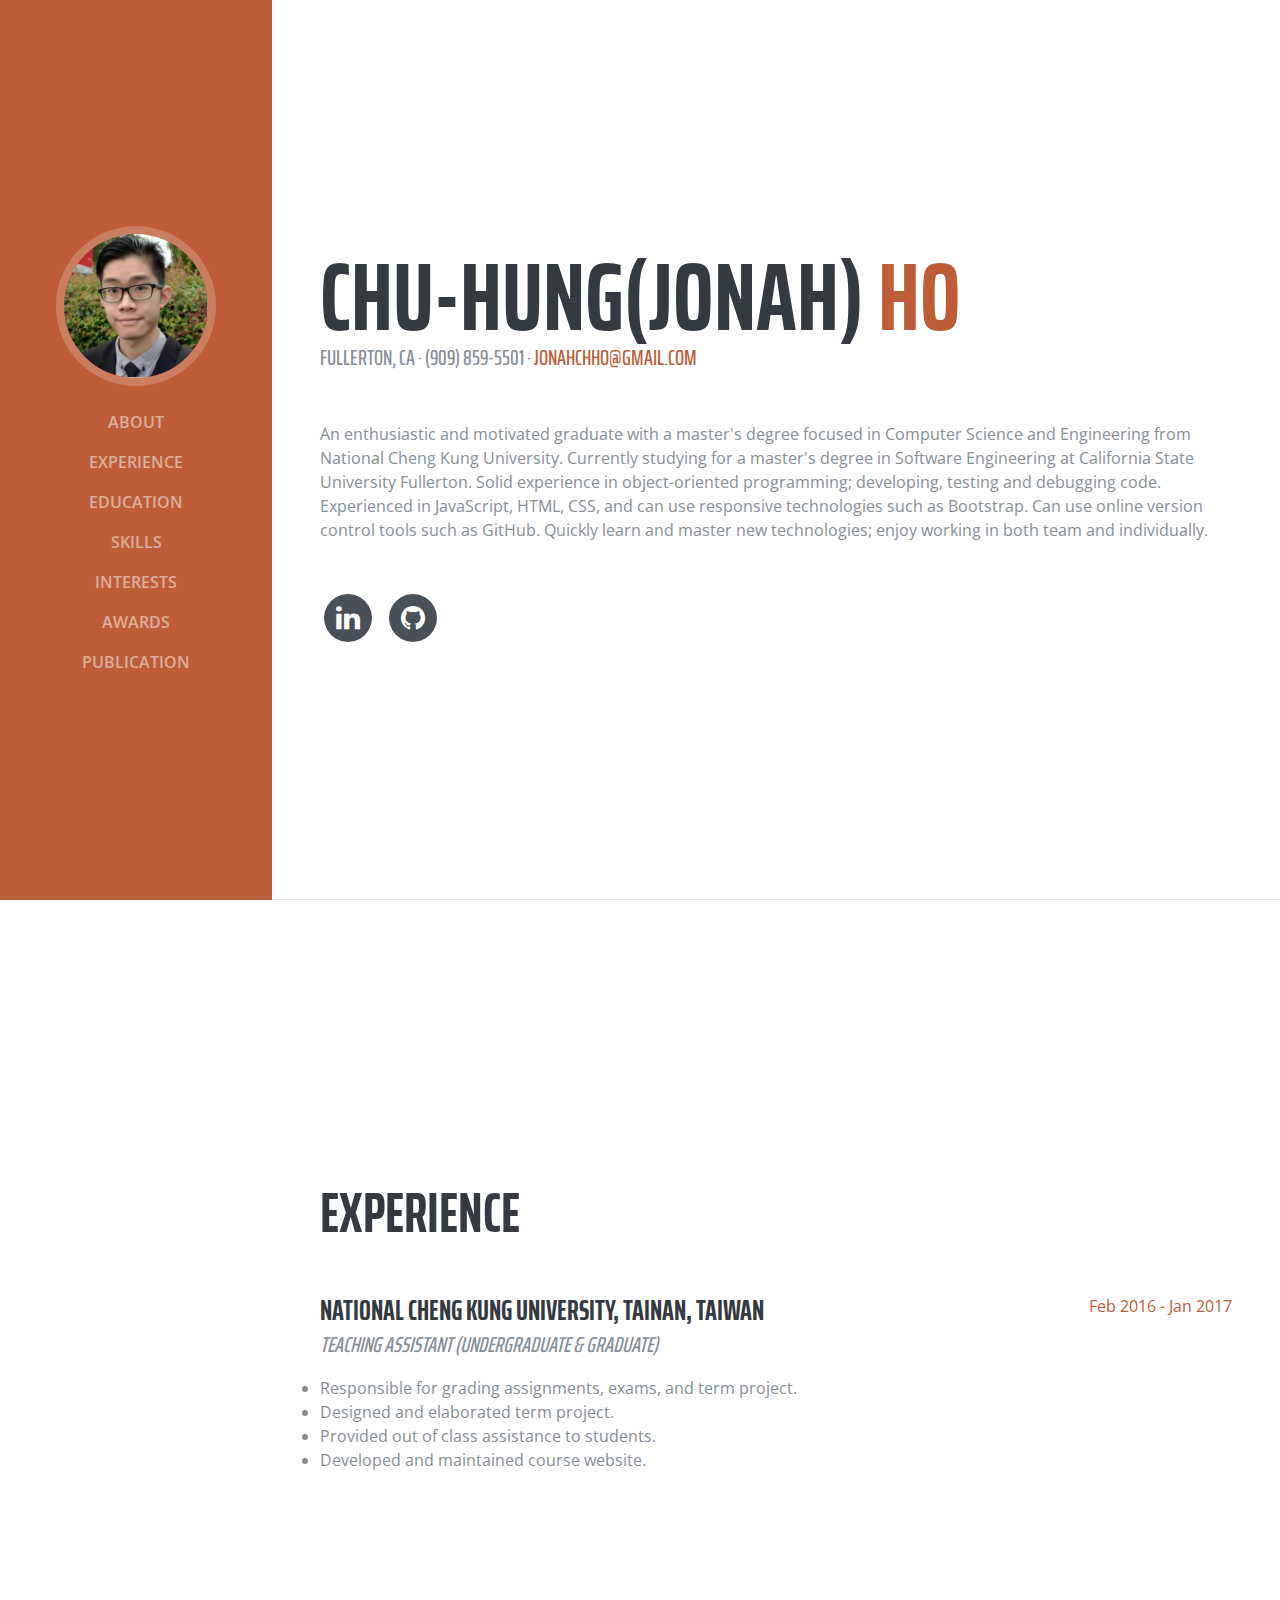
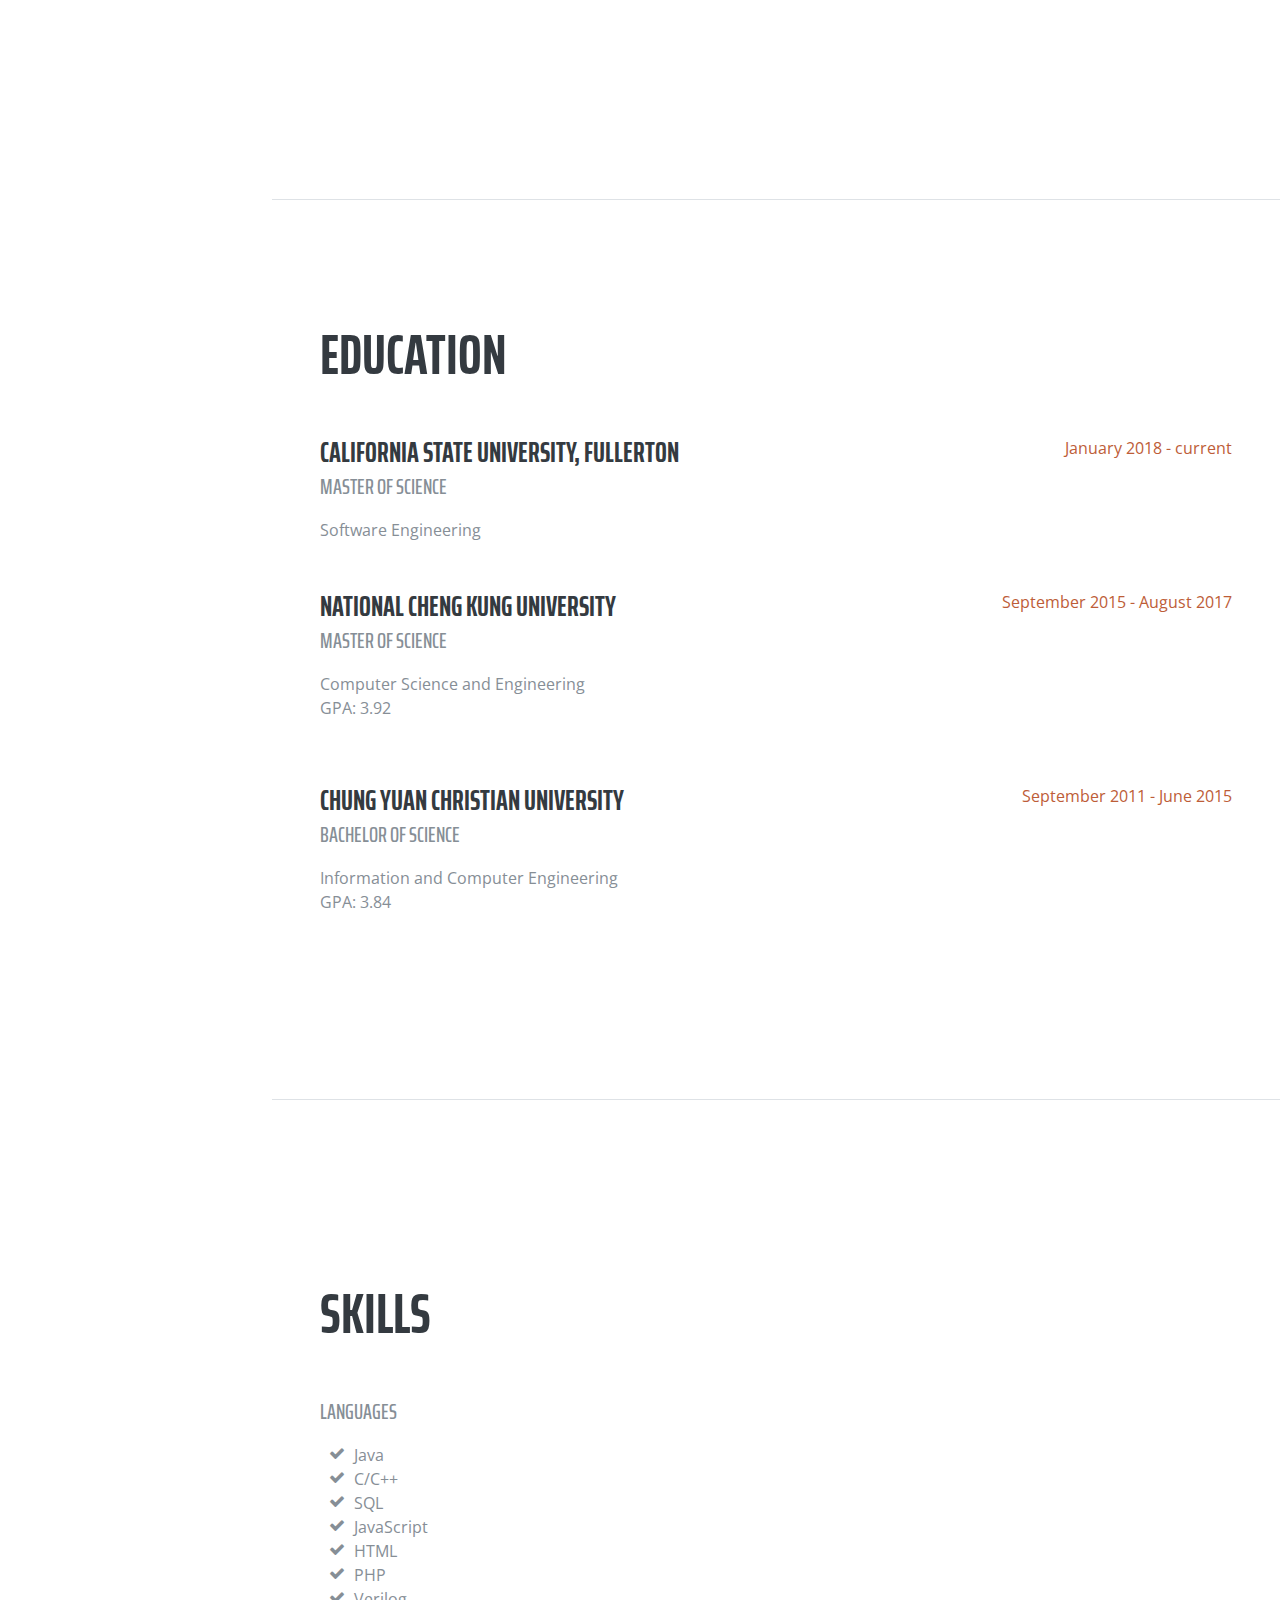
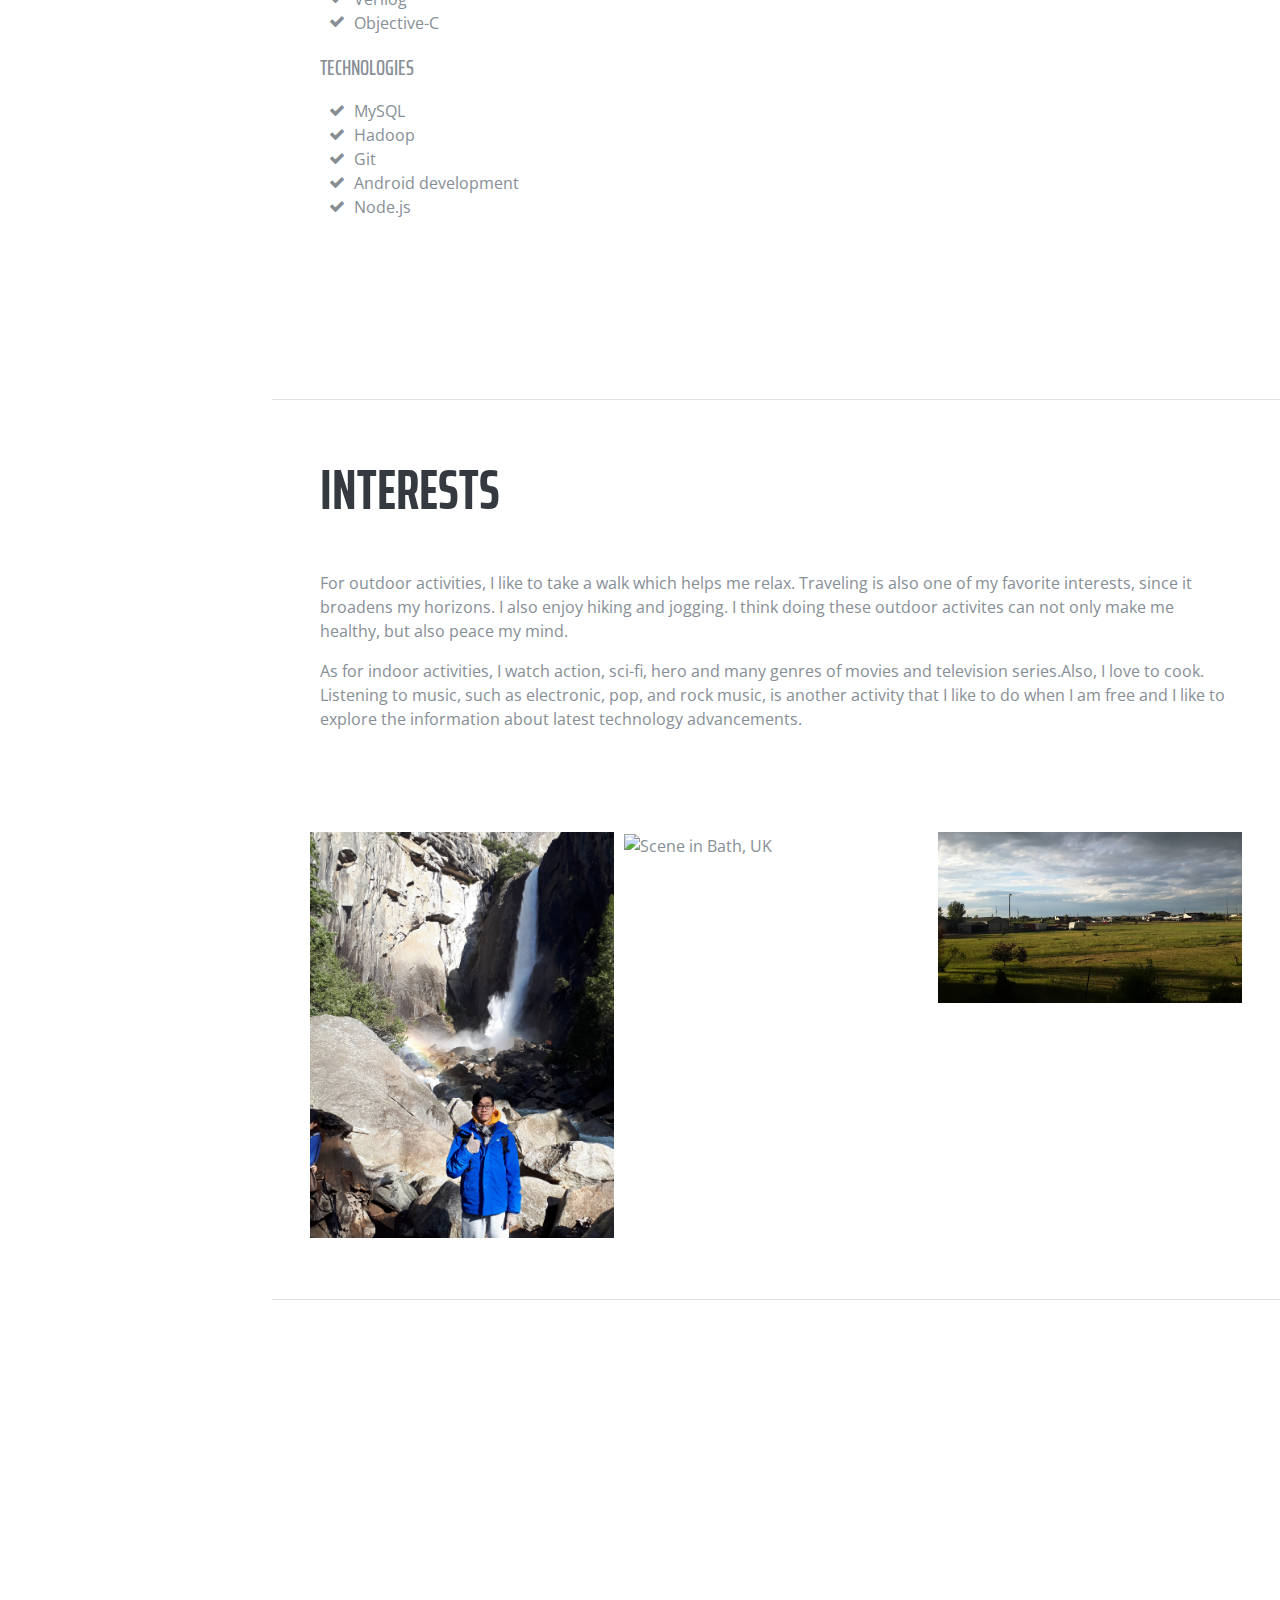
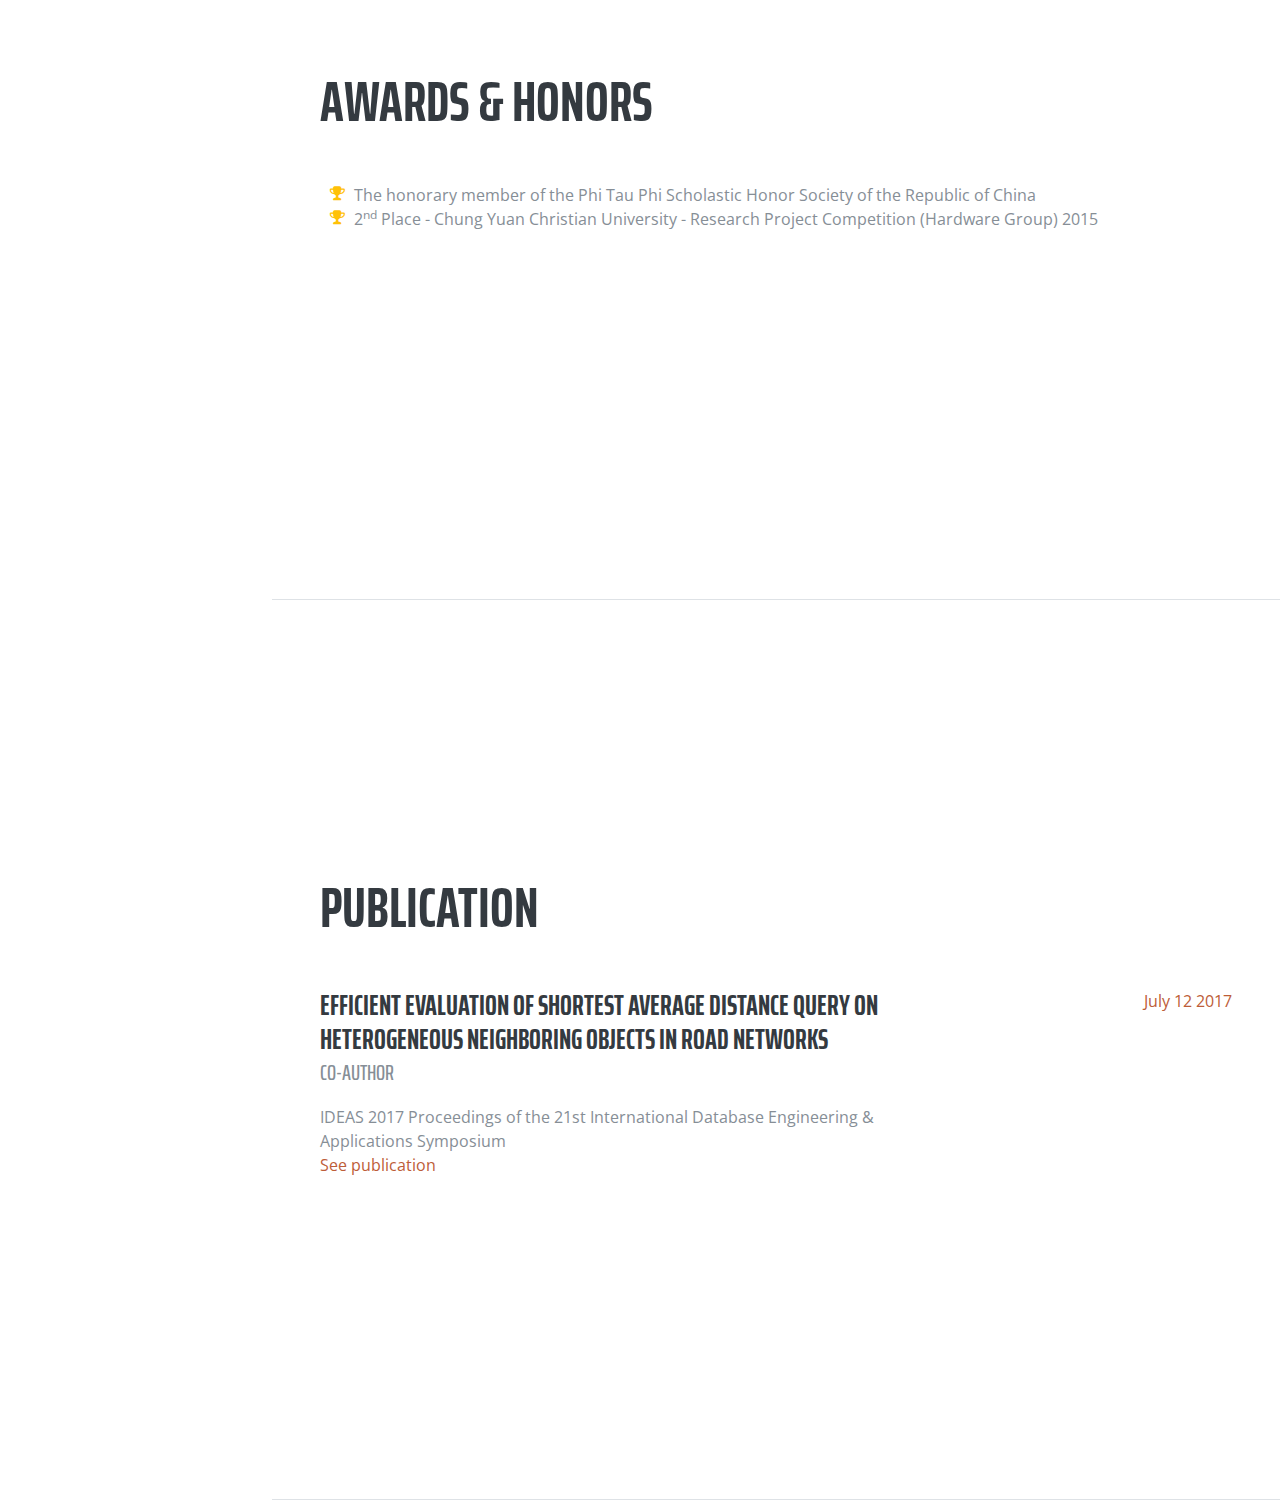
==== commit f9d5b0c3: "Modified index.html" ====
--- a/index.html
+++ b/index.html
@@ -103,18 +103,7 @@
           <div class="resume-item d-flex flex-column flex-md-row mb-5">
             <div class="resume-content mr-auto">
               <h3 class="mb-0">National Cheng Kung University, Tainan, Taiwan</h3>
-              <div class="subheading mb-3"><i>Teaching Assistant (Graduate)</i></div>
-            </div>
-            <div class="resume-date text-md-right">
-              <span class="text-primary">Sep 2016 - Jan 2017</span>
-            </div>
-
-          </div>
-
-          <div class="resume-item d-flex flex-column flex-md-row mb-5">
-            <div class="resume-content mr-auto">
-              <h3 class="mb-0">National Cheng Kung University, Tainan, Taiwan</h3>
-              <div class="subheading mb-3"><i>Teaching Assistant (Undergraduate)</i></div>
+              <div class="subheading mb-3"><i>Teaching Assistant (Undergraduate & Graduate)</i></div>
               <li>
                 <i class="fa-li fa fa-check"></i>
                   Responsible for grading assignments, exams, and term project.
@@ -134,7 +123,7 @@
 
             </div>
             <div class="resume-date text-md-right">
-              <span class="text-primary">Feb 2016 - Jun 2017</span>
+              <span class="text-primary">Feb 2016 - Jan 2017</span>
             </div>
 
           </div>
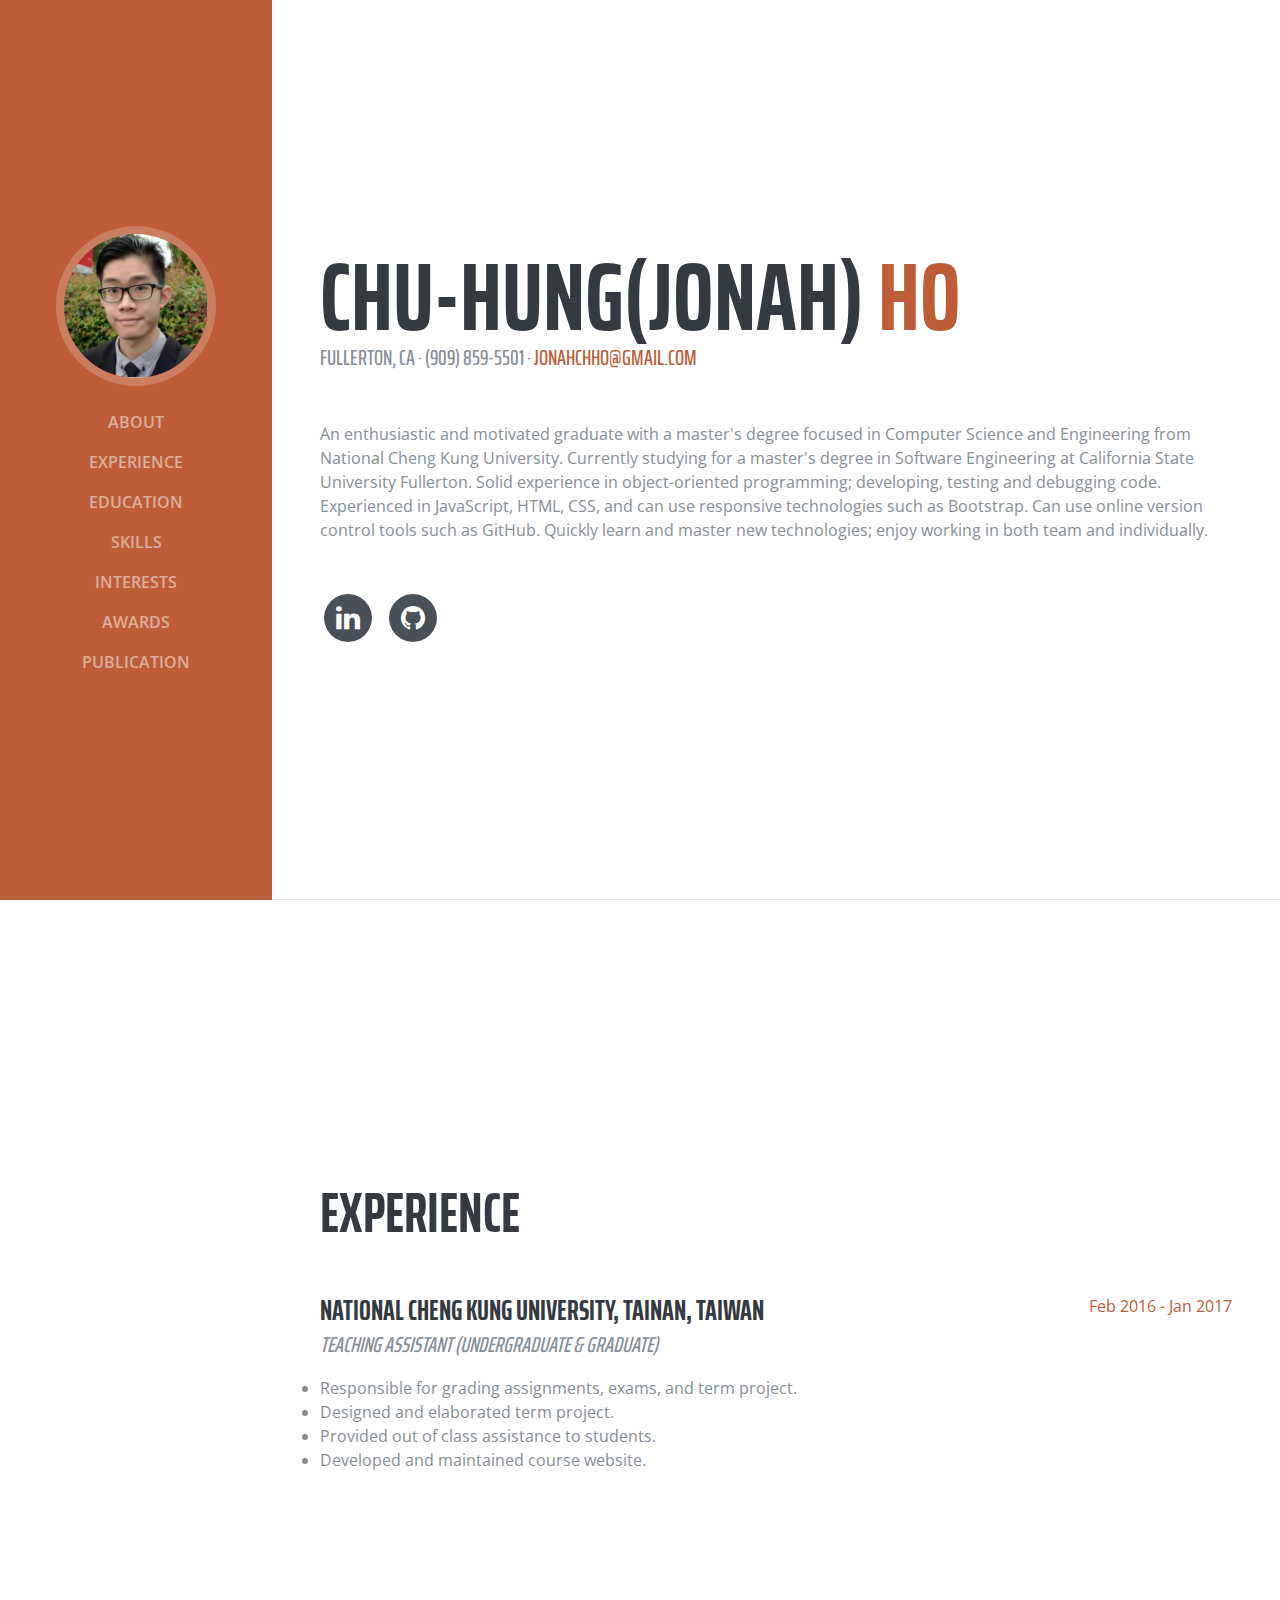
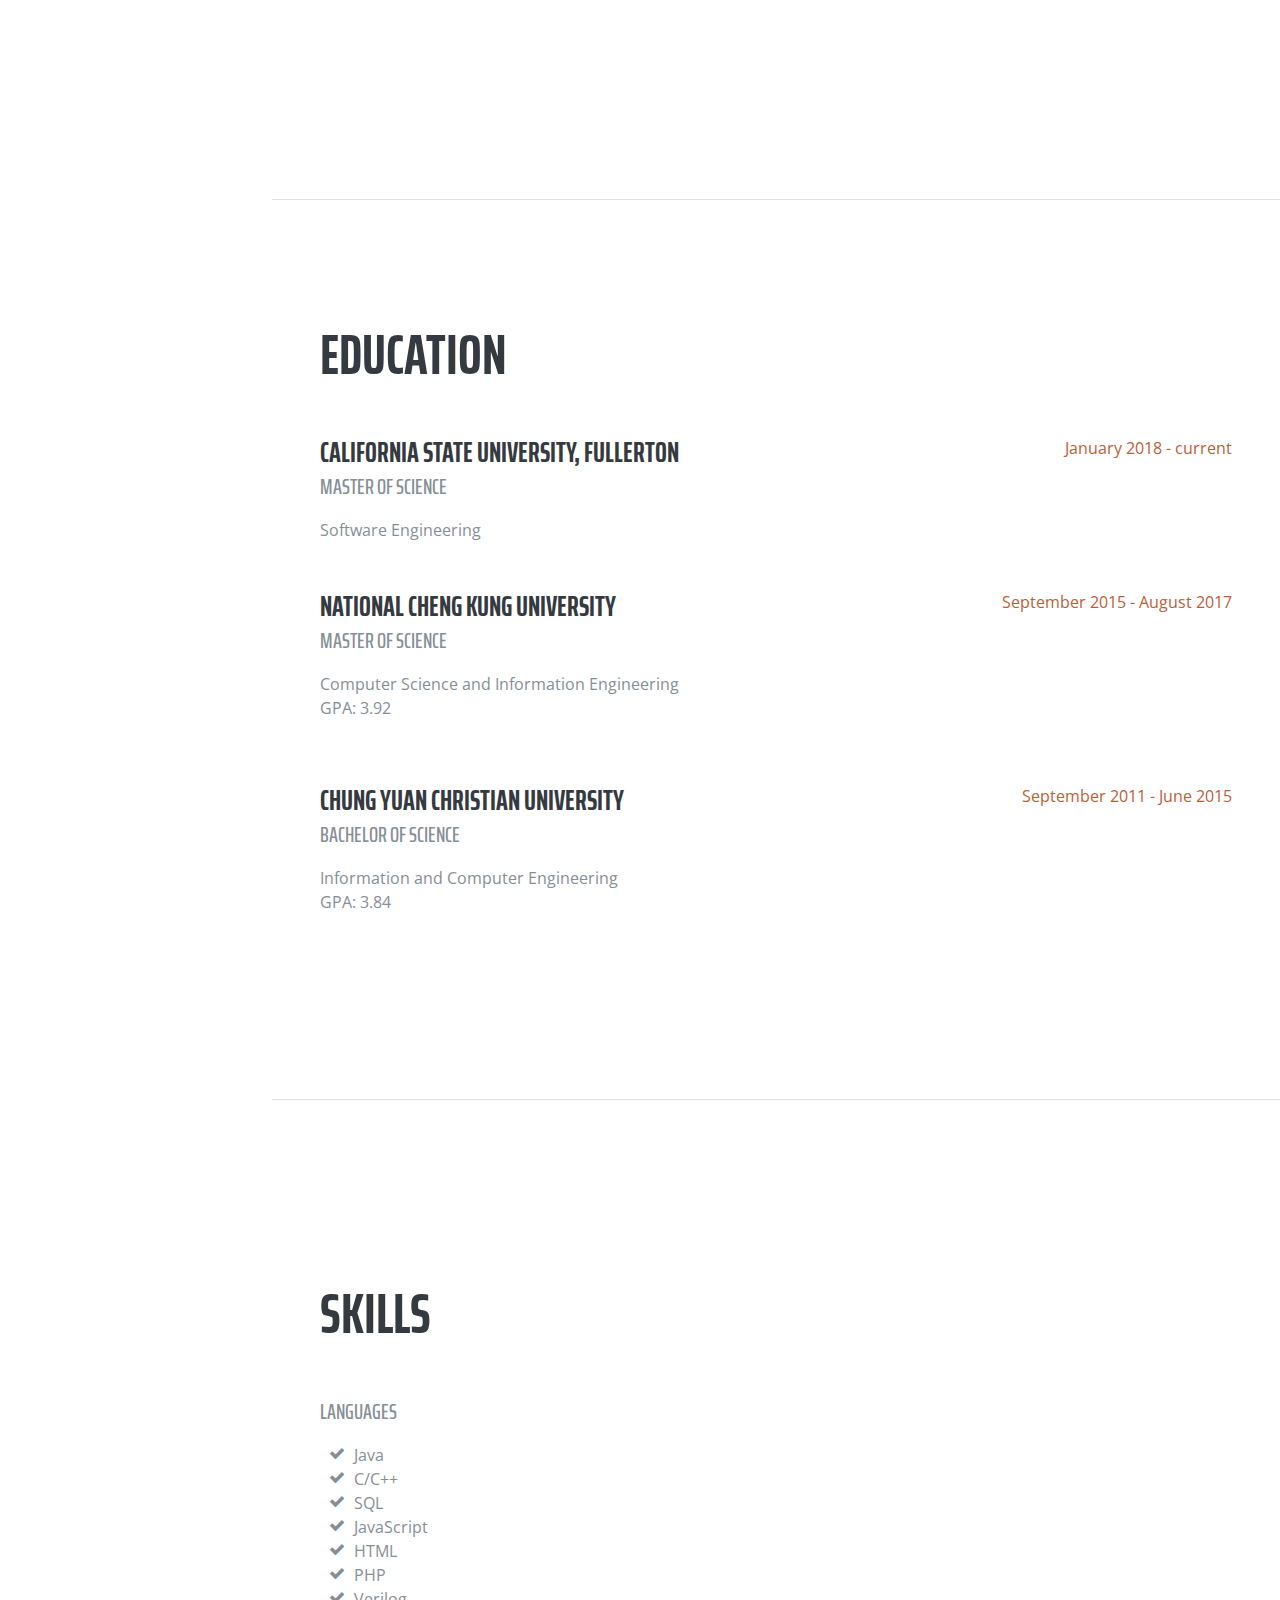
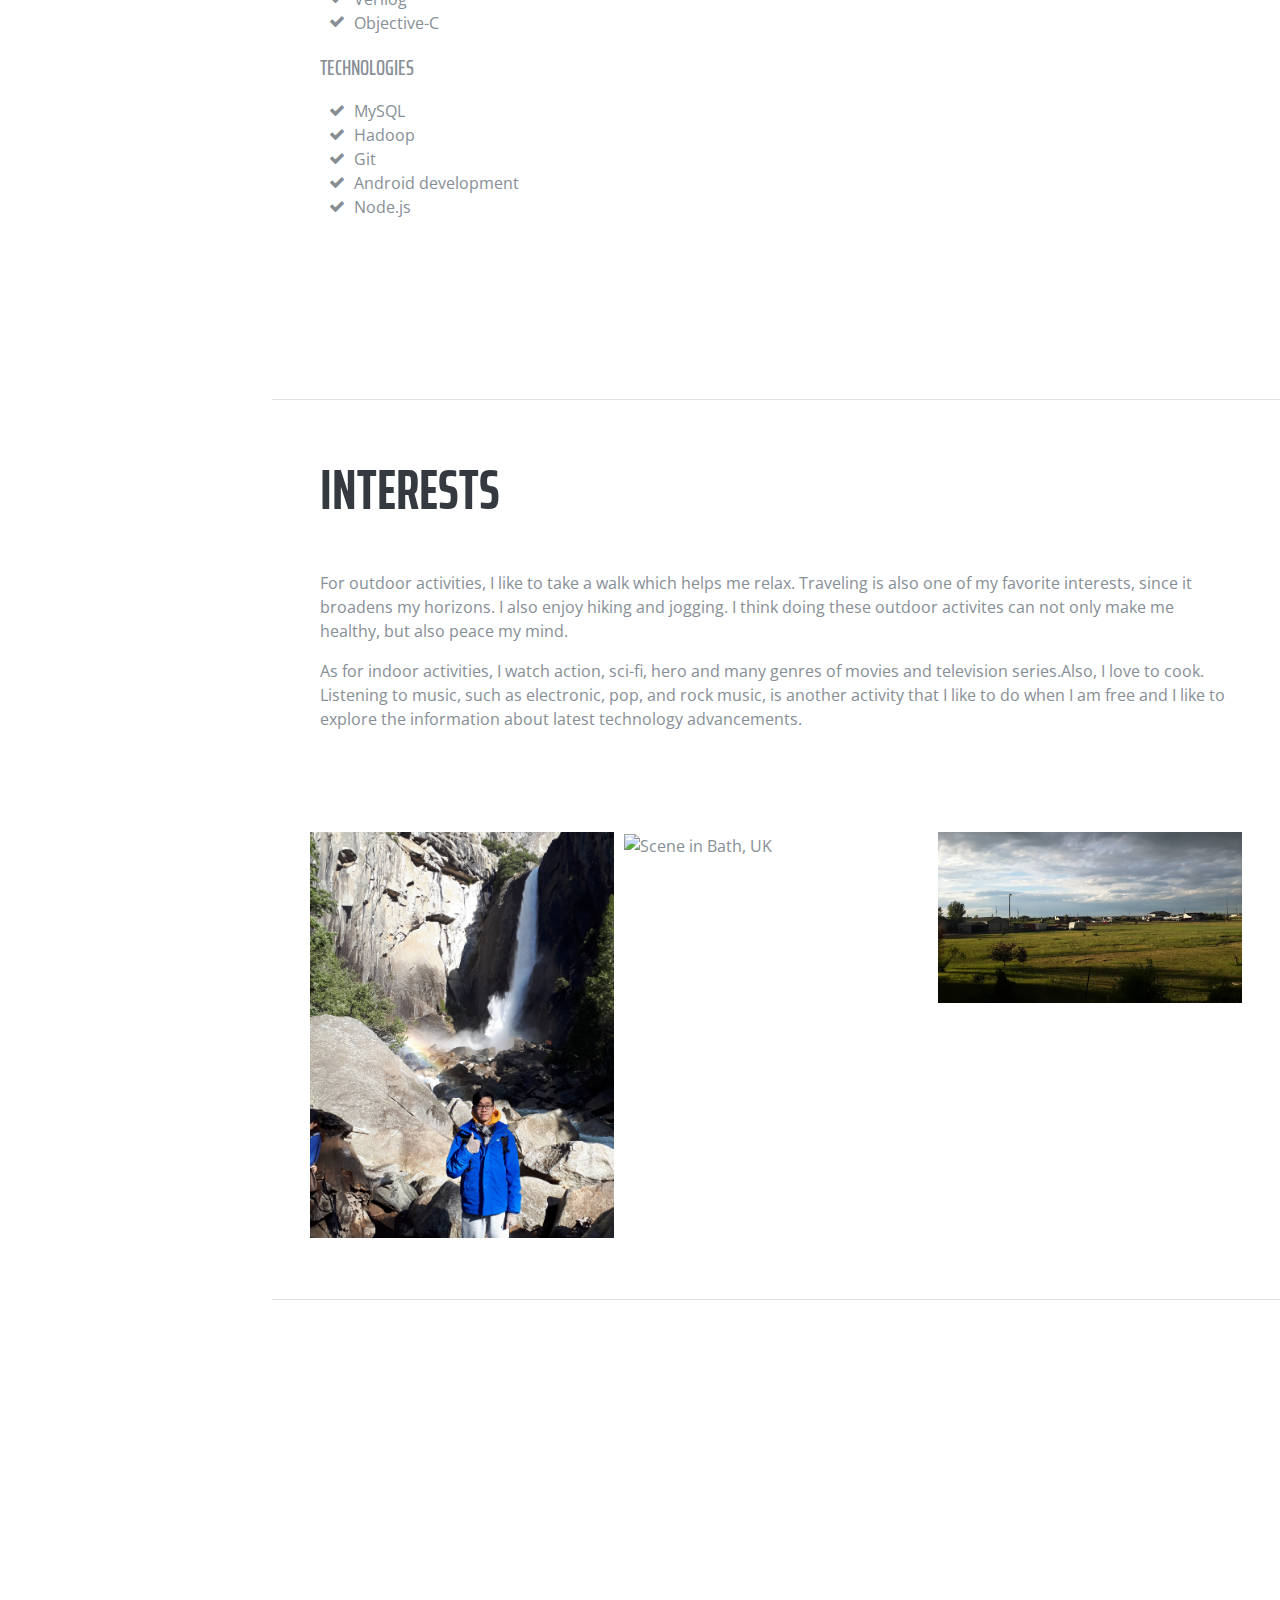
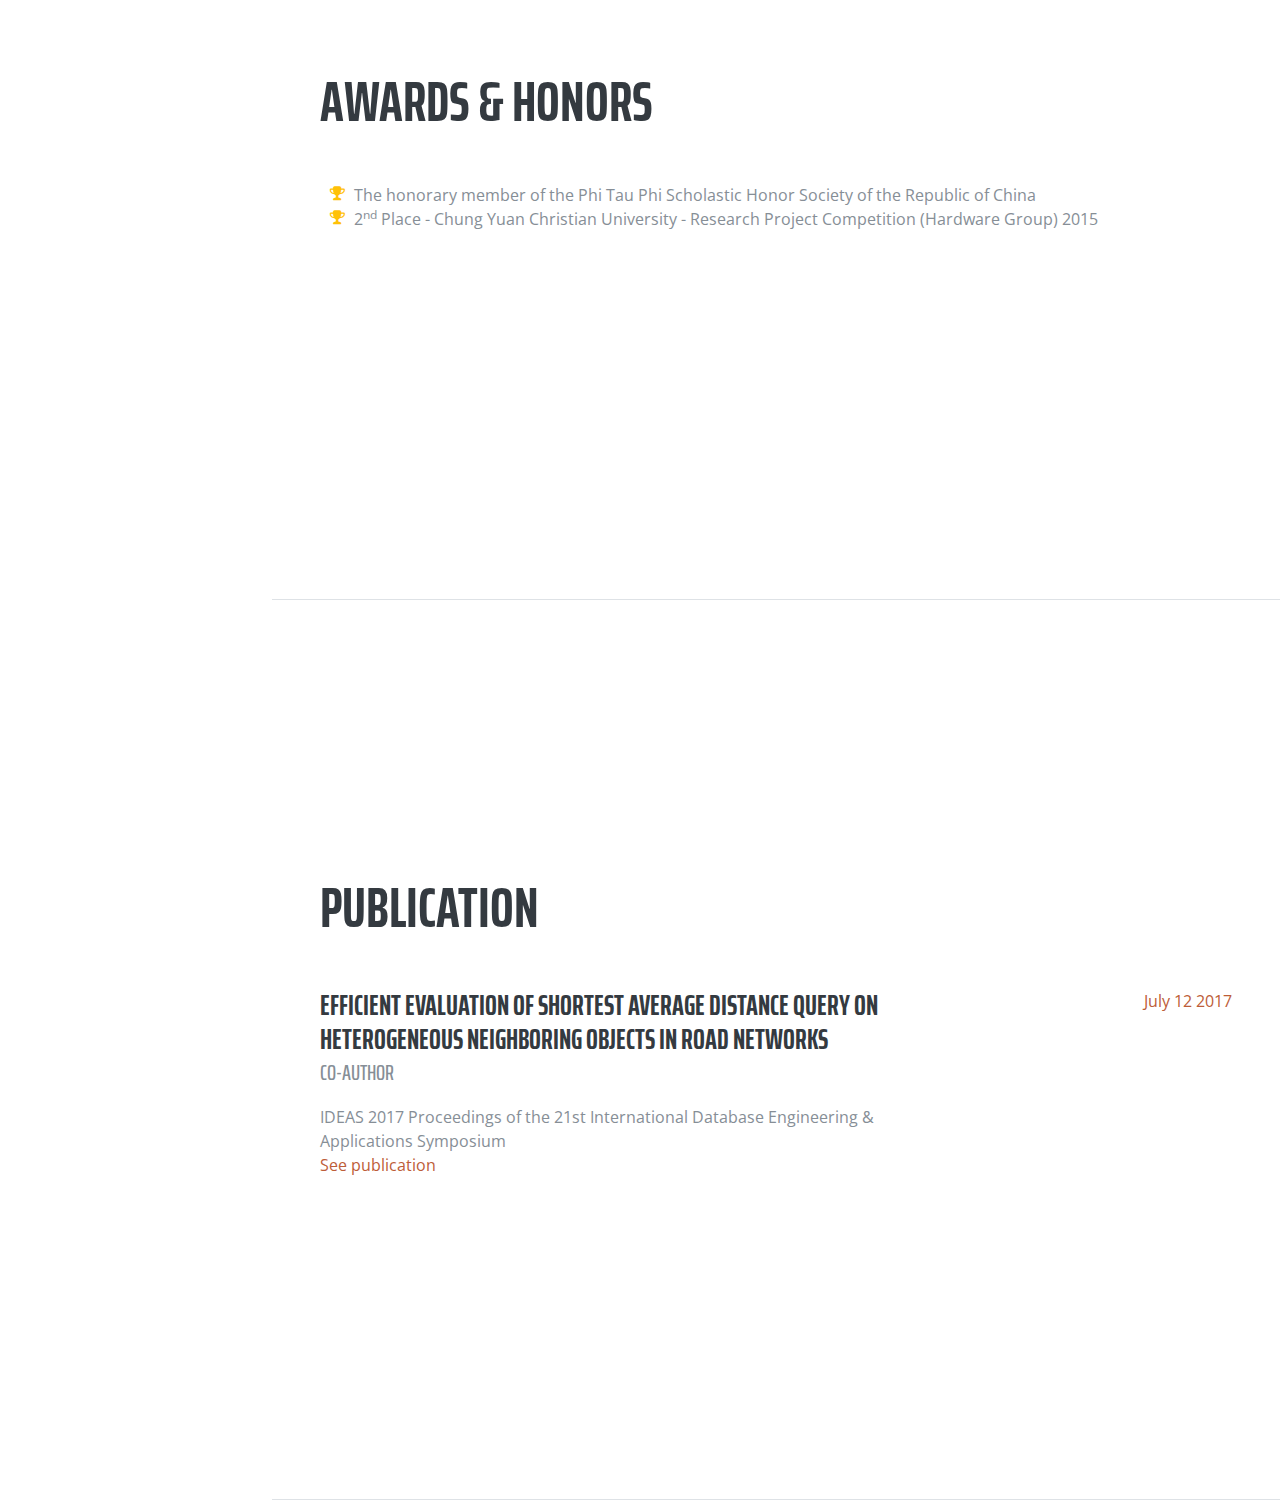
==== commit fbfa2bdd: "Update index.html" ====
--- a/index.html
+++ b/index.html
@@ -150,7 +150,7 @@
             <div class="resume-content mr-auto">
               <h3 class="mb-0">National Cheng Kung University</h3>
               <div class="subheading mb-3">Master of Science</div>
-              <div>Computer Science and Engineering</div>
+              <div>Computer Science and Information Engineering</div>
               <p>GPA: 3.92</p>
             </div>
             <div class="resume-date text-md-right">
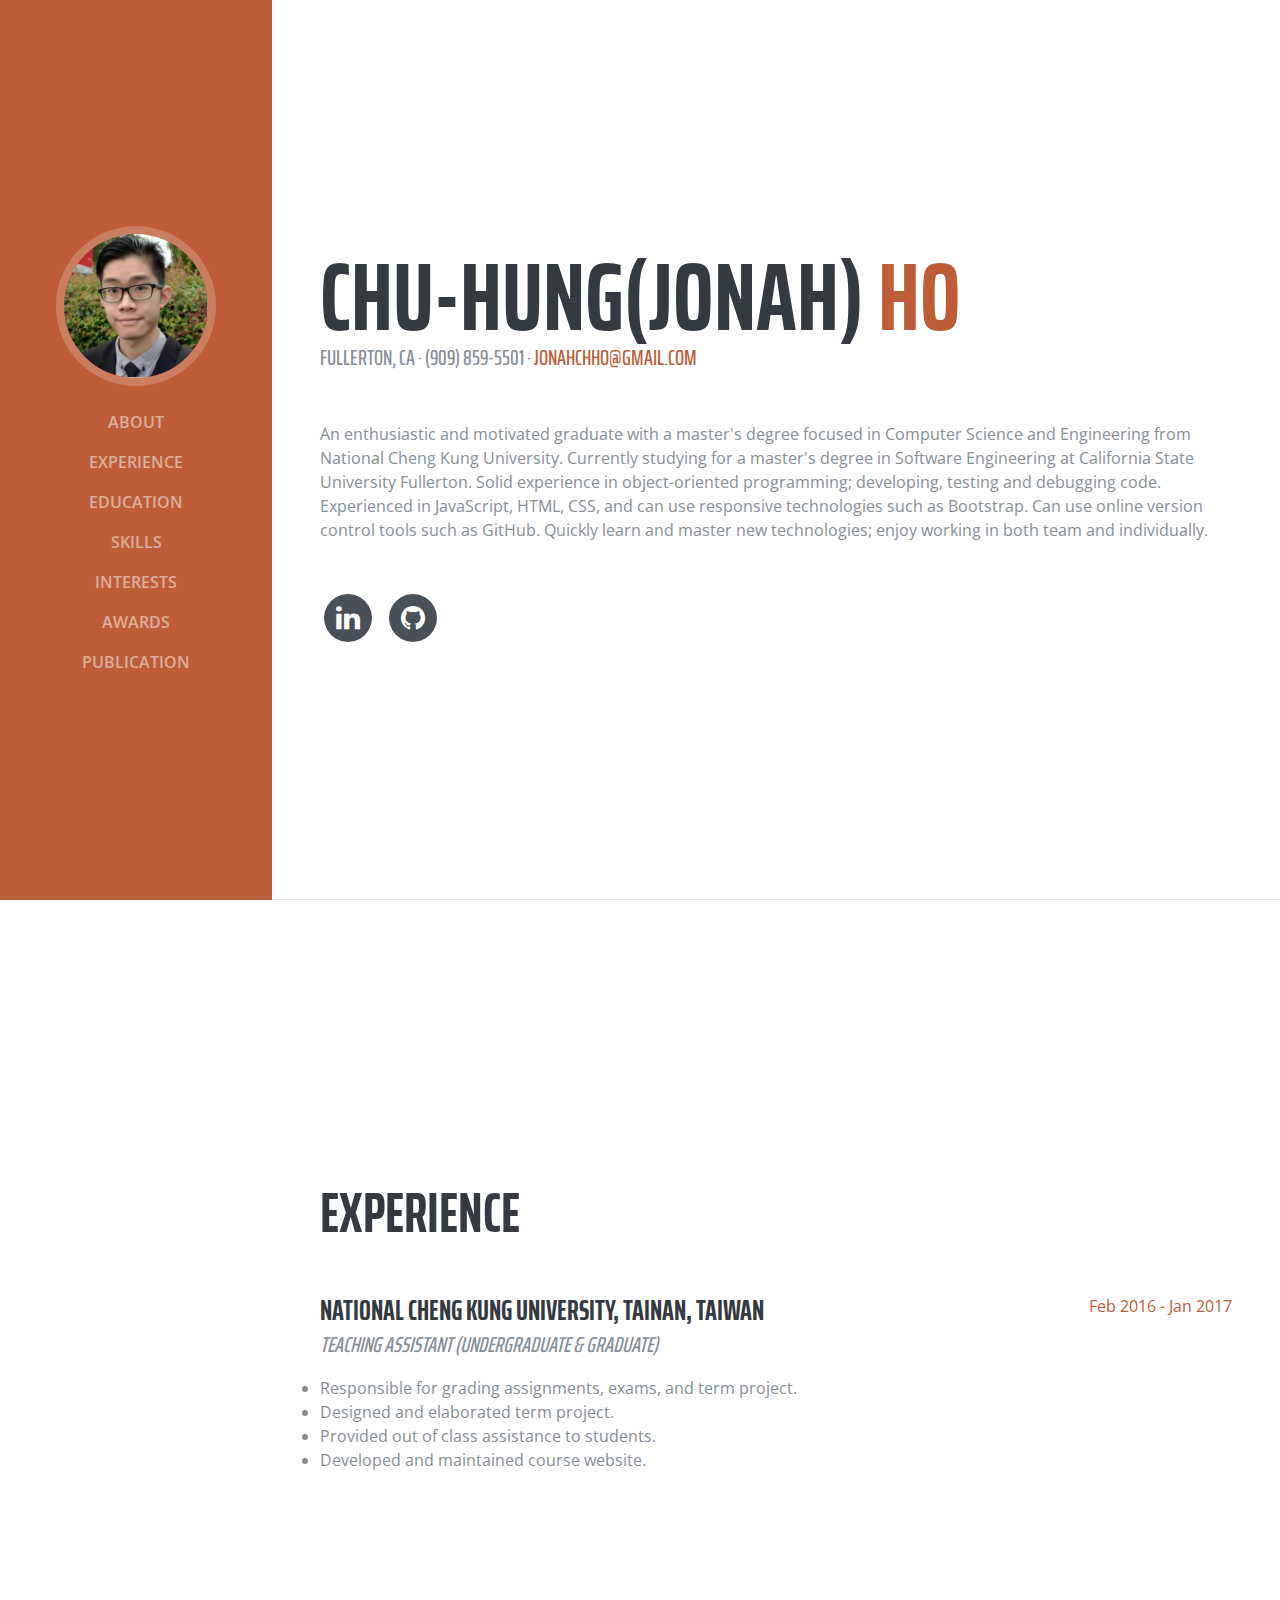
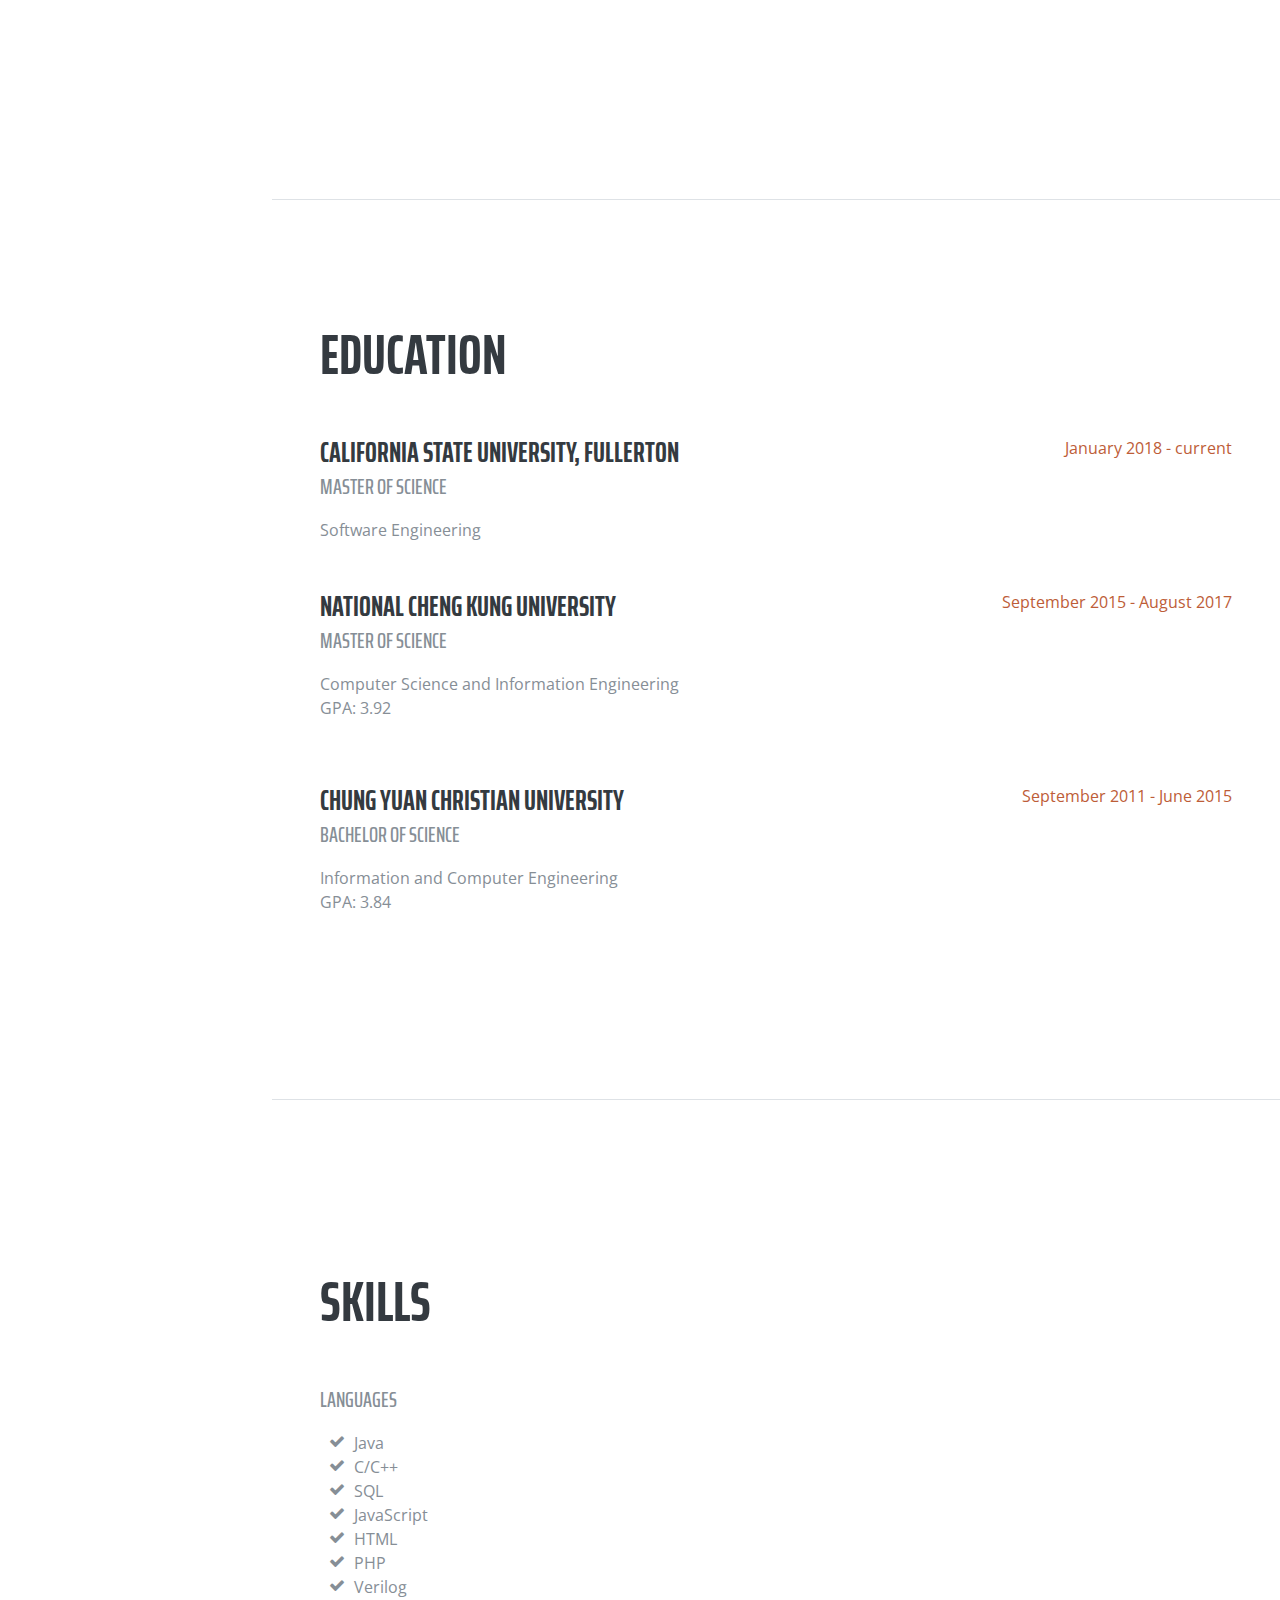
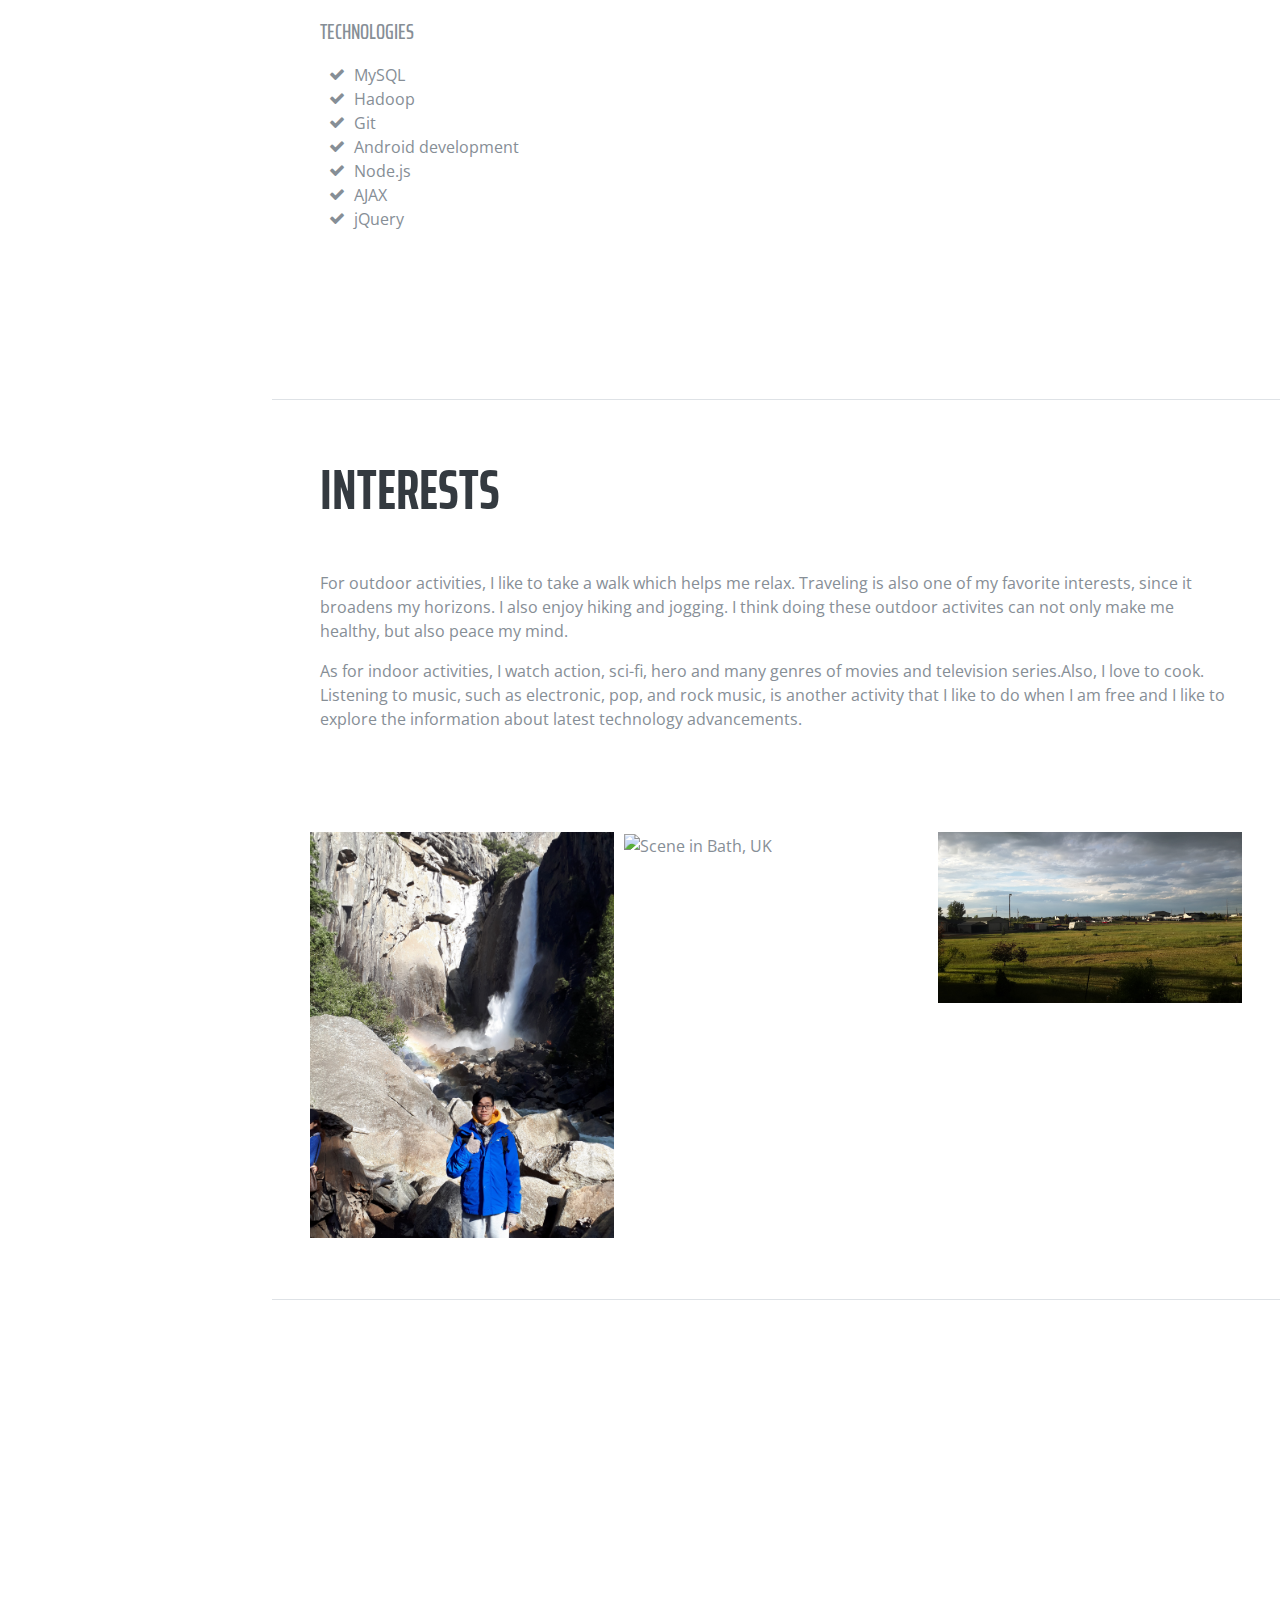
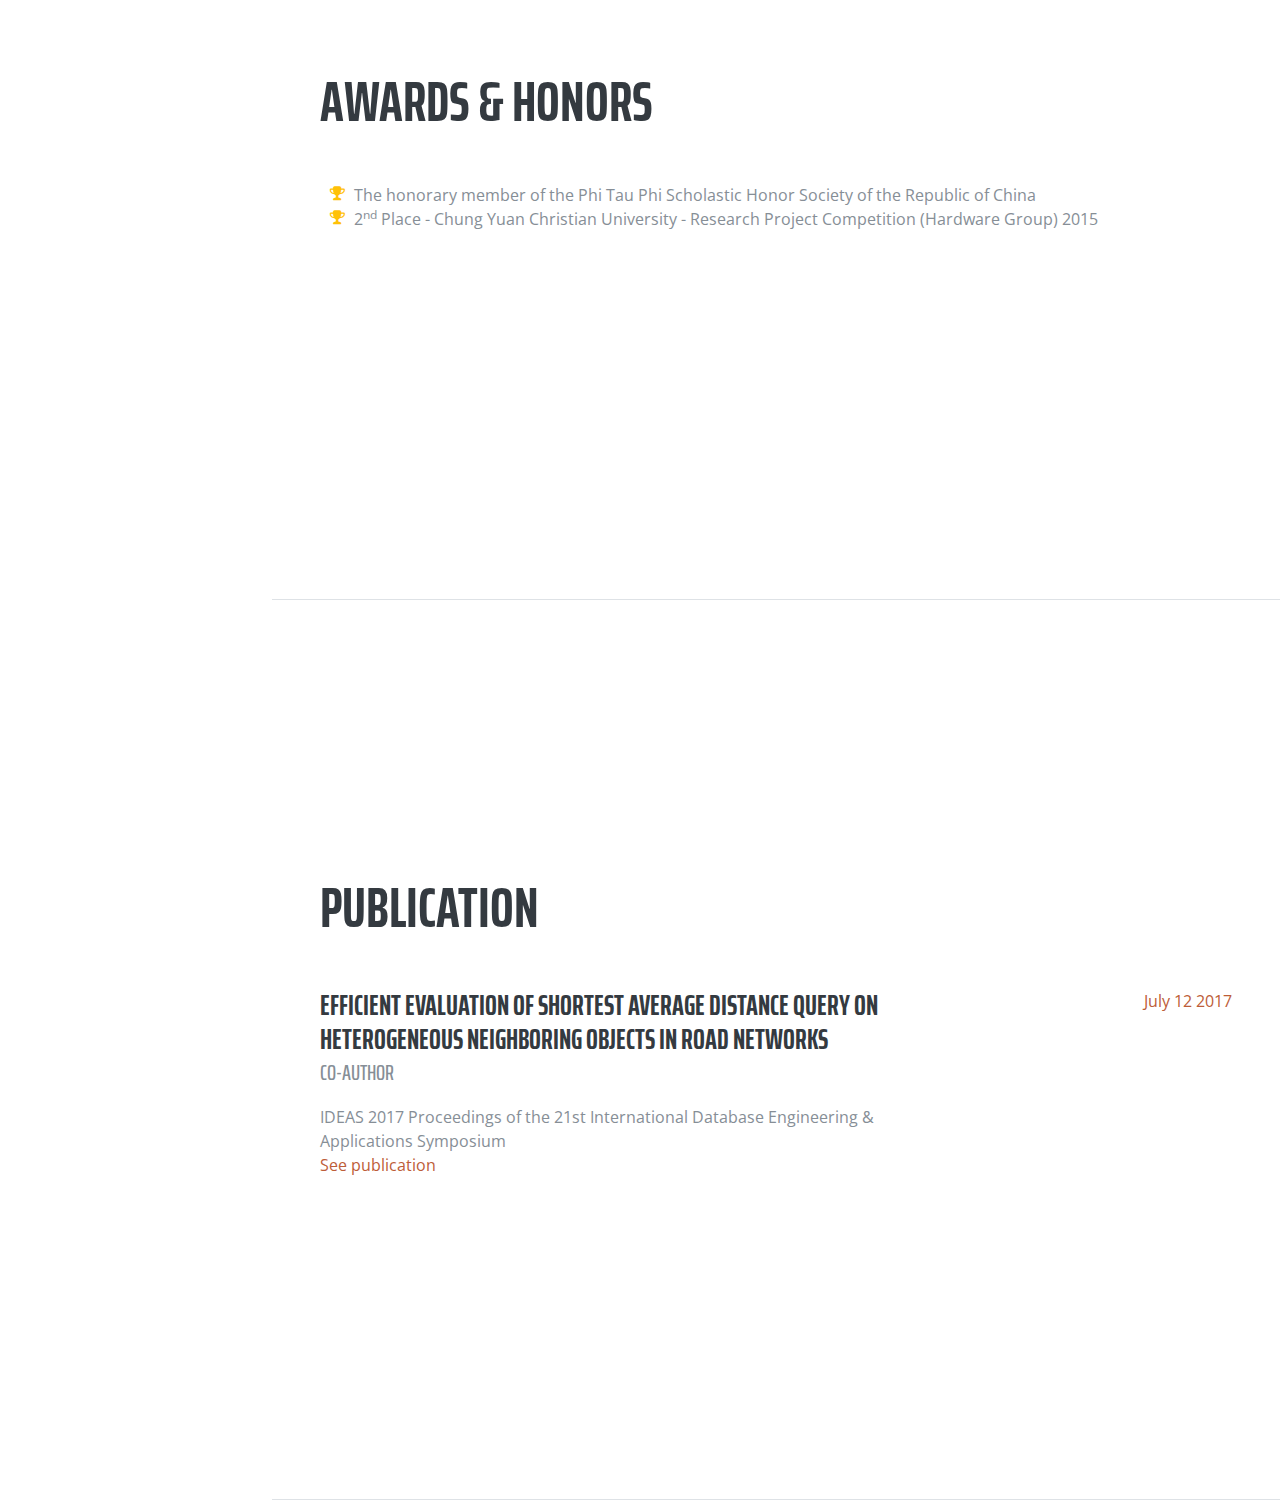
==== commit 54fcf300: "Update index.html" ====
--- a/index.html
+++ b/index.html
@@ -213,9 +213,6 @@
             <li>
               <i class="fa-li fa fa-check"></i>
               Verilog</li>
-            <li>
-              <i class="fa-li fa fa-check"></i>
-              Objective-C</li>
           </ul>
 
           <p></p>
@@ -237,6 +234,12 @@
             <li>
               <i class="fa-li fa fa-check"></i>
               Node.js</li>
+            <li>
+              <i class="fa-li fa fa-check"></i>
+              AJAX</li>
+            <li>
+              <i class="fa-li fa fa-check"></i>
+              jQuery</li>
           </ul>
         </div>
       </section>
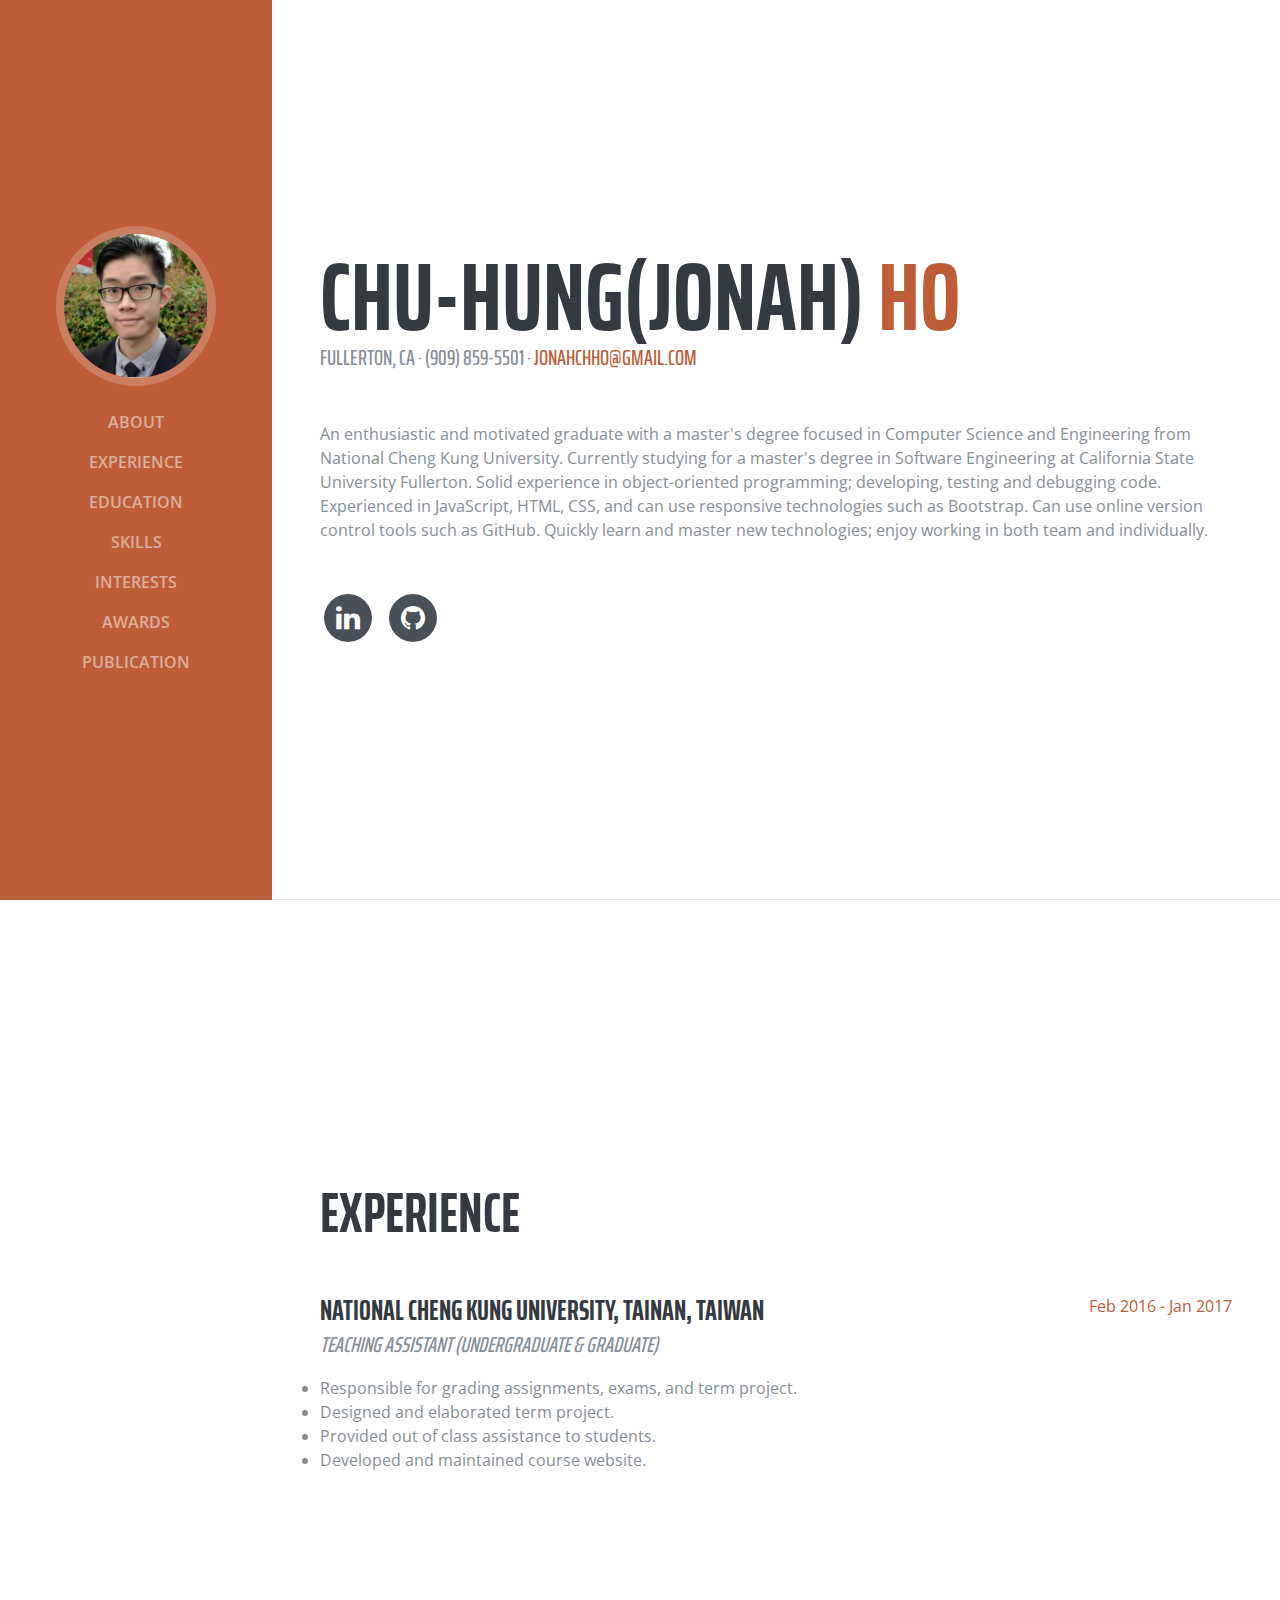
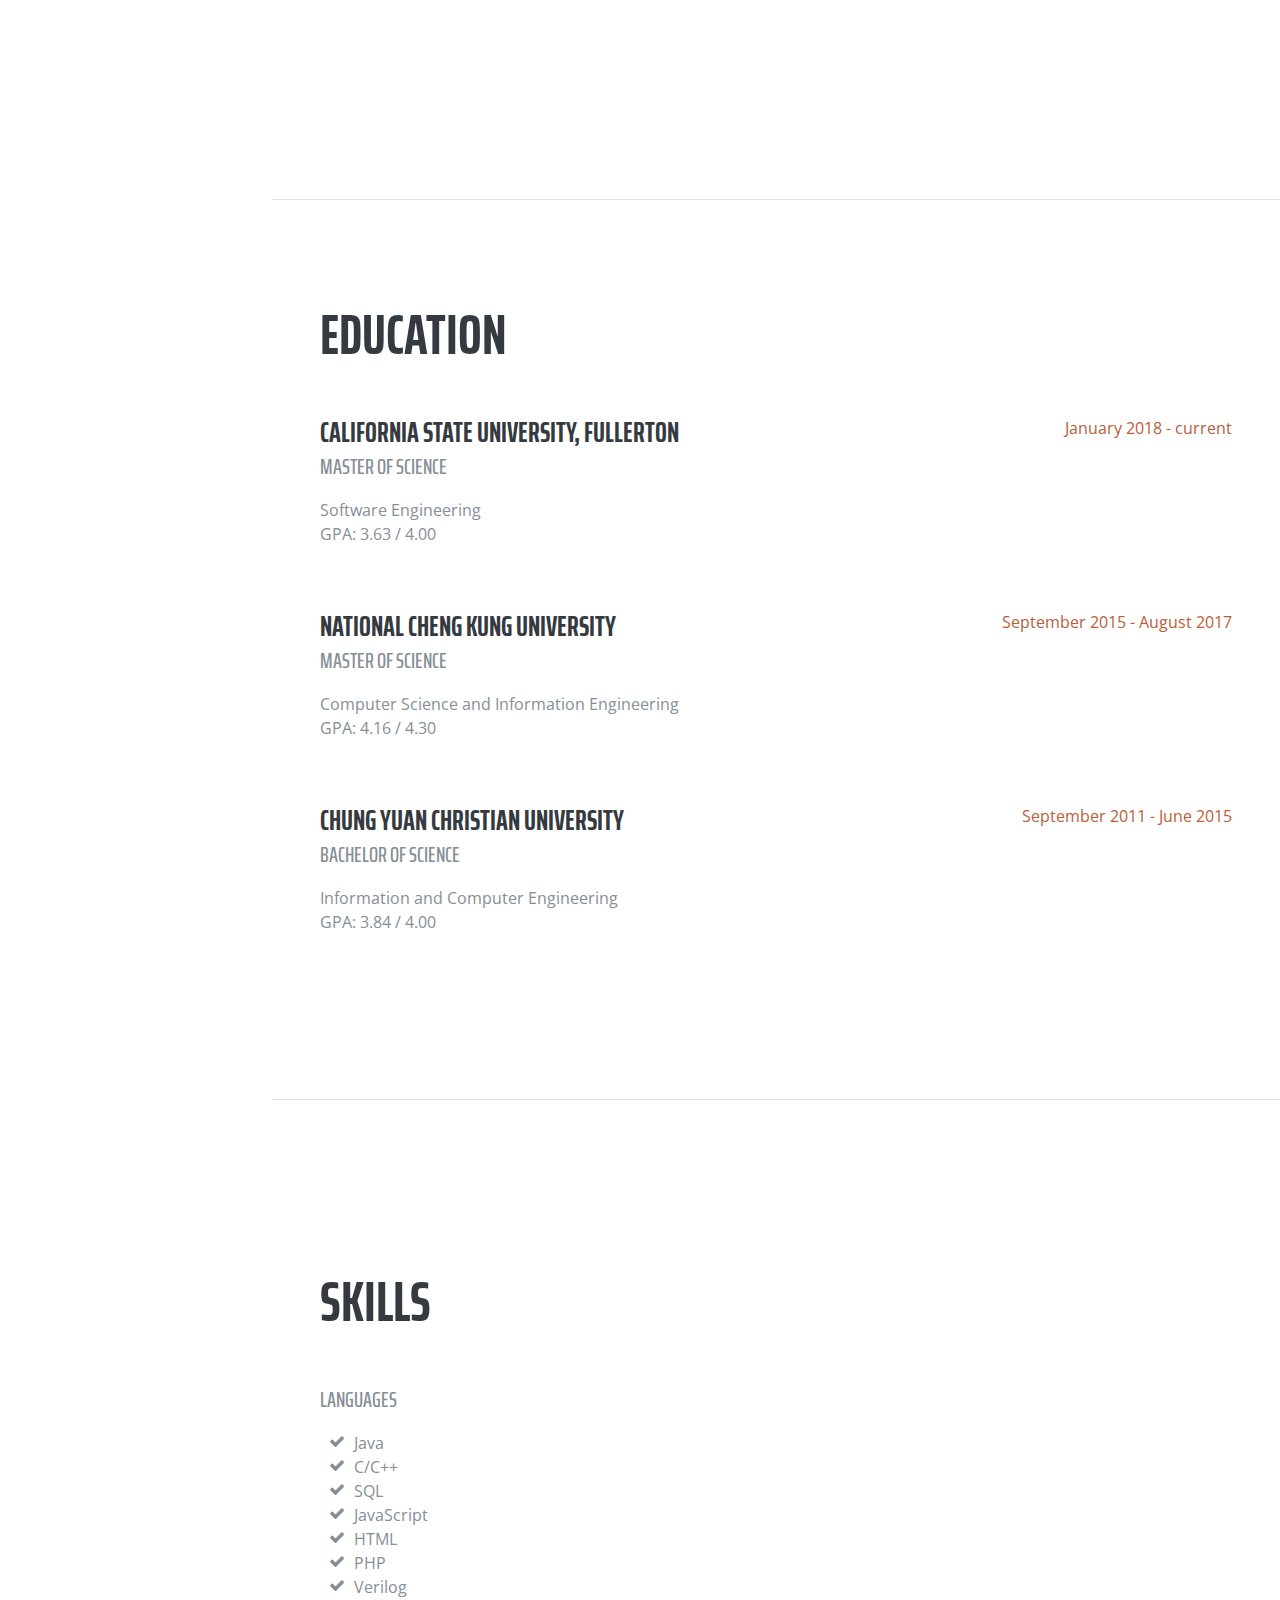
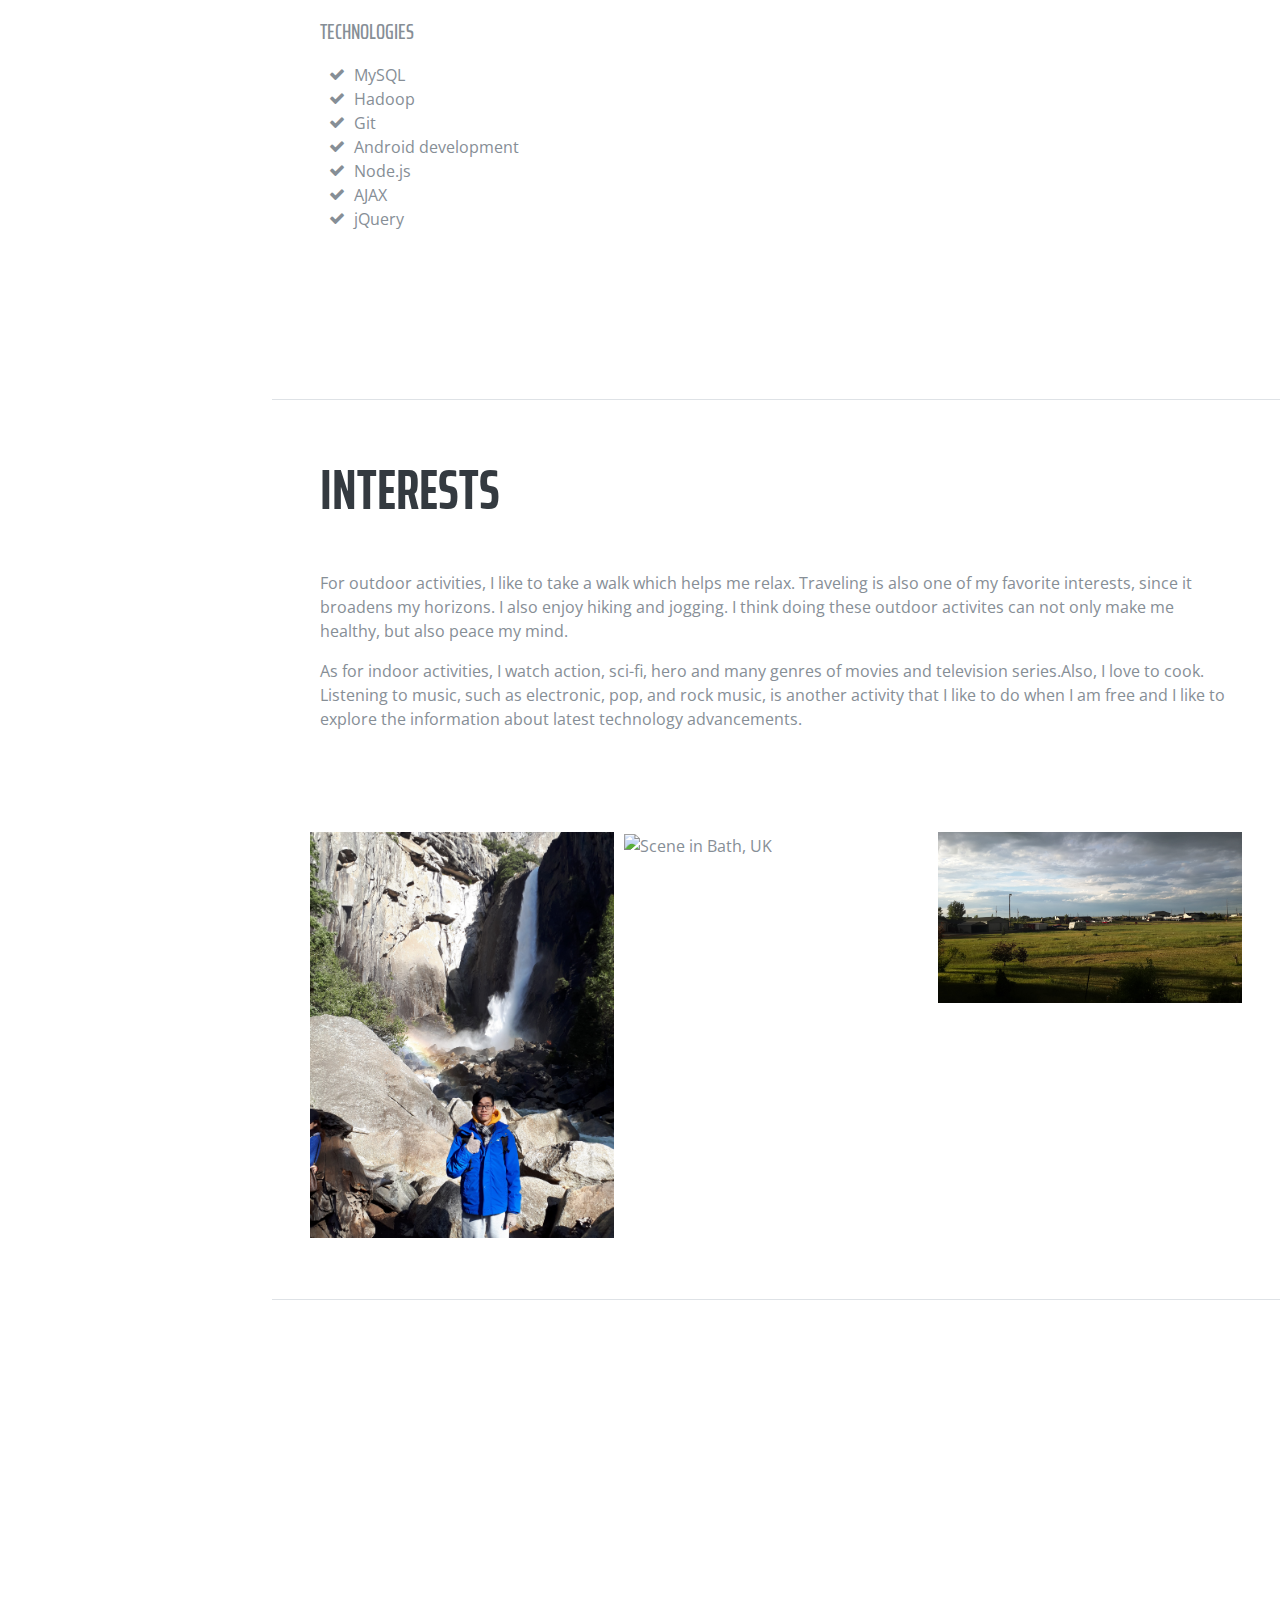
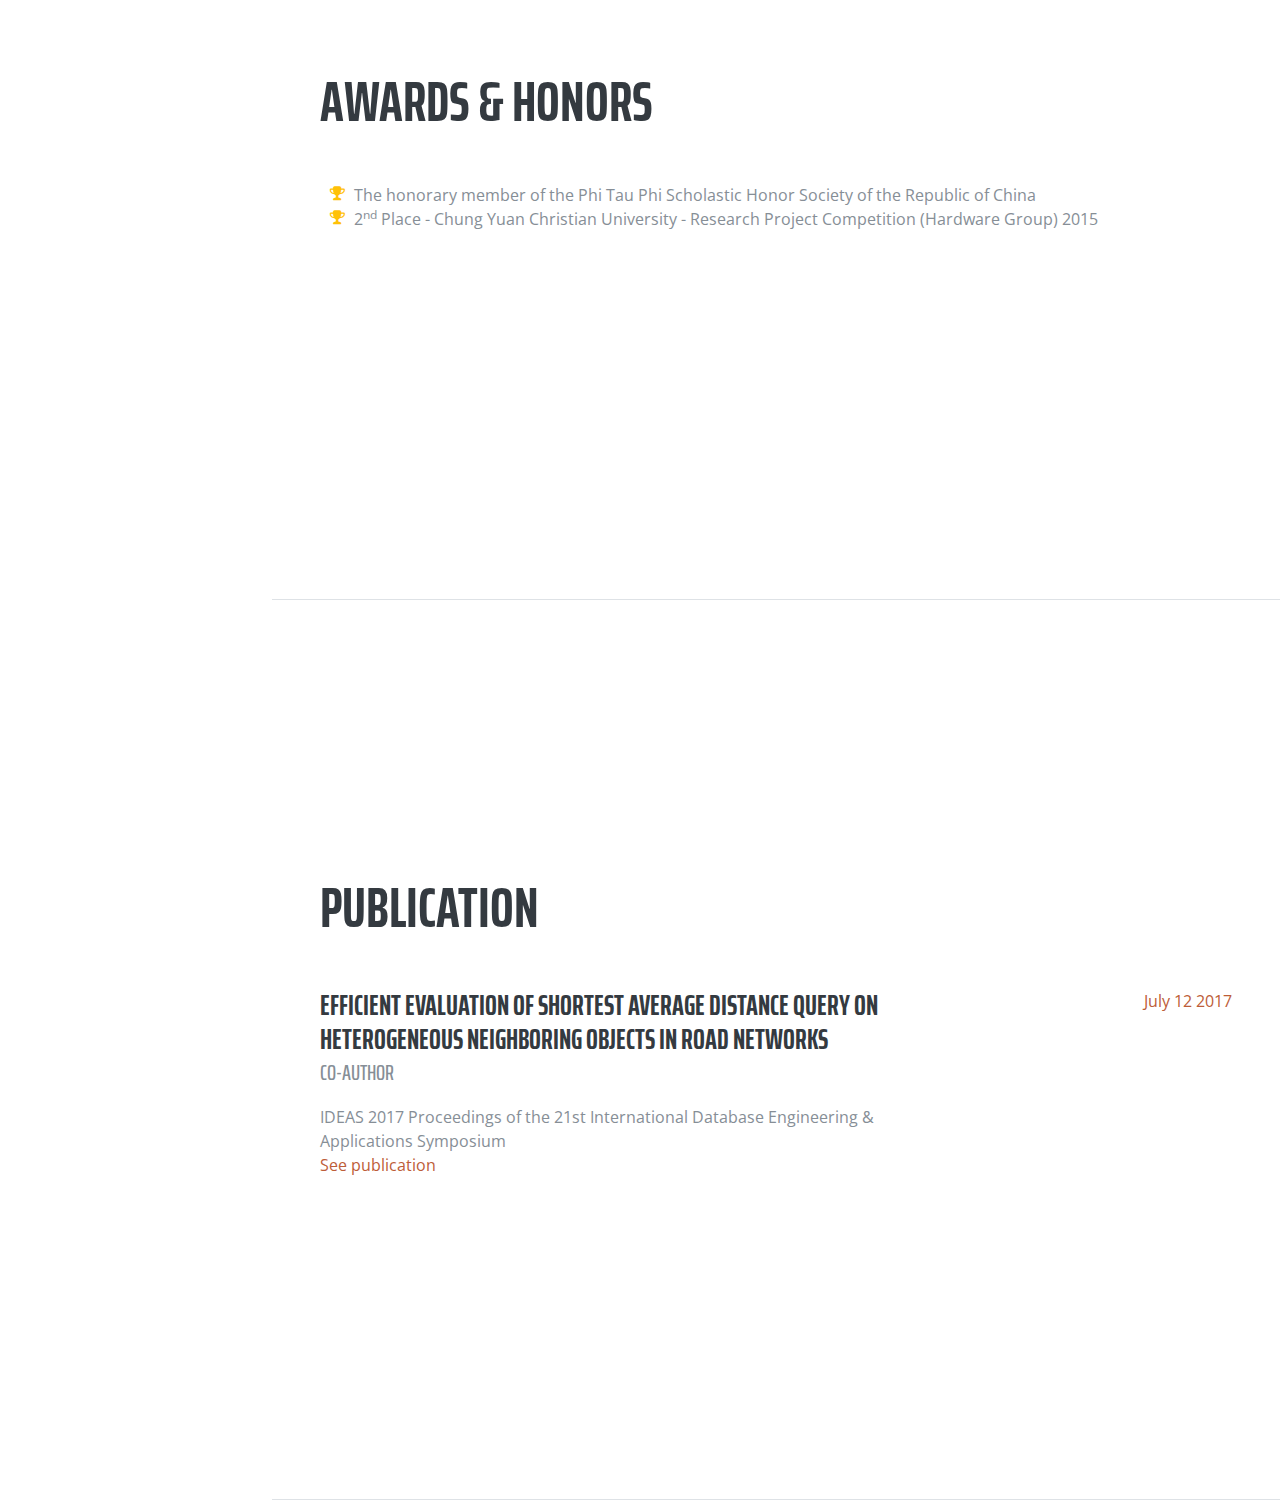
==== commit c13cefe9: "Update index.html" ====
--- a/index.html
+++ b/index.html
@@ -140,6 +140,7 @@
               <h3 class="mb-0">California State University, Fullerton</h3>
               <div class="subheading mb-3">Master of Science</div>
               <div>Software Engineering</div>
+              <p>GPA: 3.63 / 4.00</p>
             </div>
             <div class="resume-date text-md-right">
               <span class="text-primary">January 2018 - current</span>
@@ -151,7 +152,7 @@
               <h3 class="mb-0">National Cheng Kung University</h3>
               <div class="subheading mb-3">Master of Science</div>
               <div>Computer Science and Information Engineering</div>
-              <p>GPA: 3.92</p>
+              <p>GPA: 4.16 / 4.30</p>
             </div>
             <div class="resume-date text-md-right">
               <span class="text-primary">September 2015 - August 2017</span>
@@ -163,7 +164,7 @@
               <h3 class="mb-0">Chung Yuan Christian University</h3>
               <div class="subheading mb-3">Bachelor of Science</div>
               <div>Information and Computer Engineering</div>
-              <p>GPA: 3.84</p>
+              <p>GPA: 3.84 / 4.00</p>
             </div>
             <div class="resume-date text-md-right">
               <span class="text-primary">September 2011 - June 2015</span>
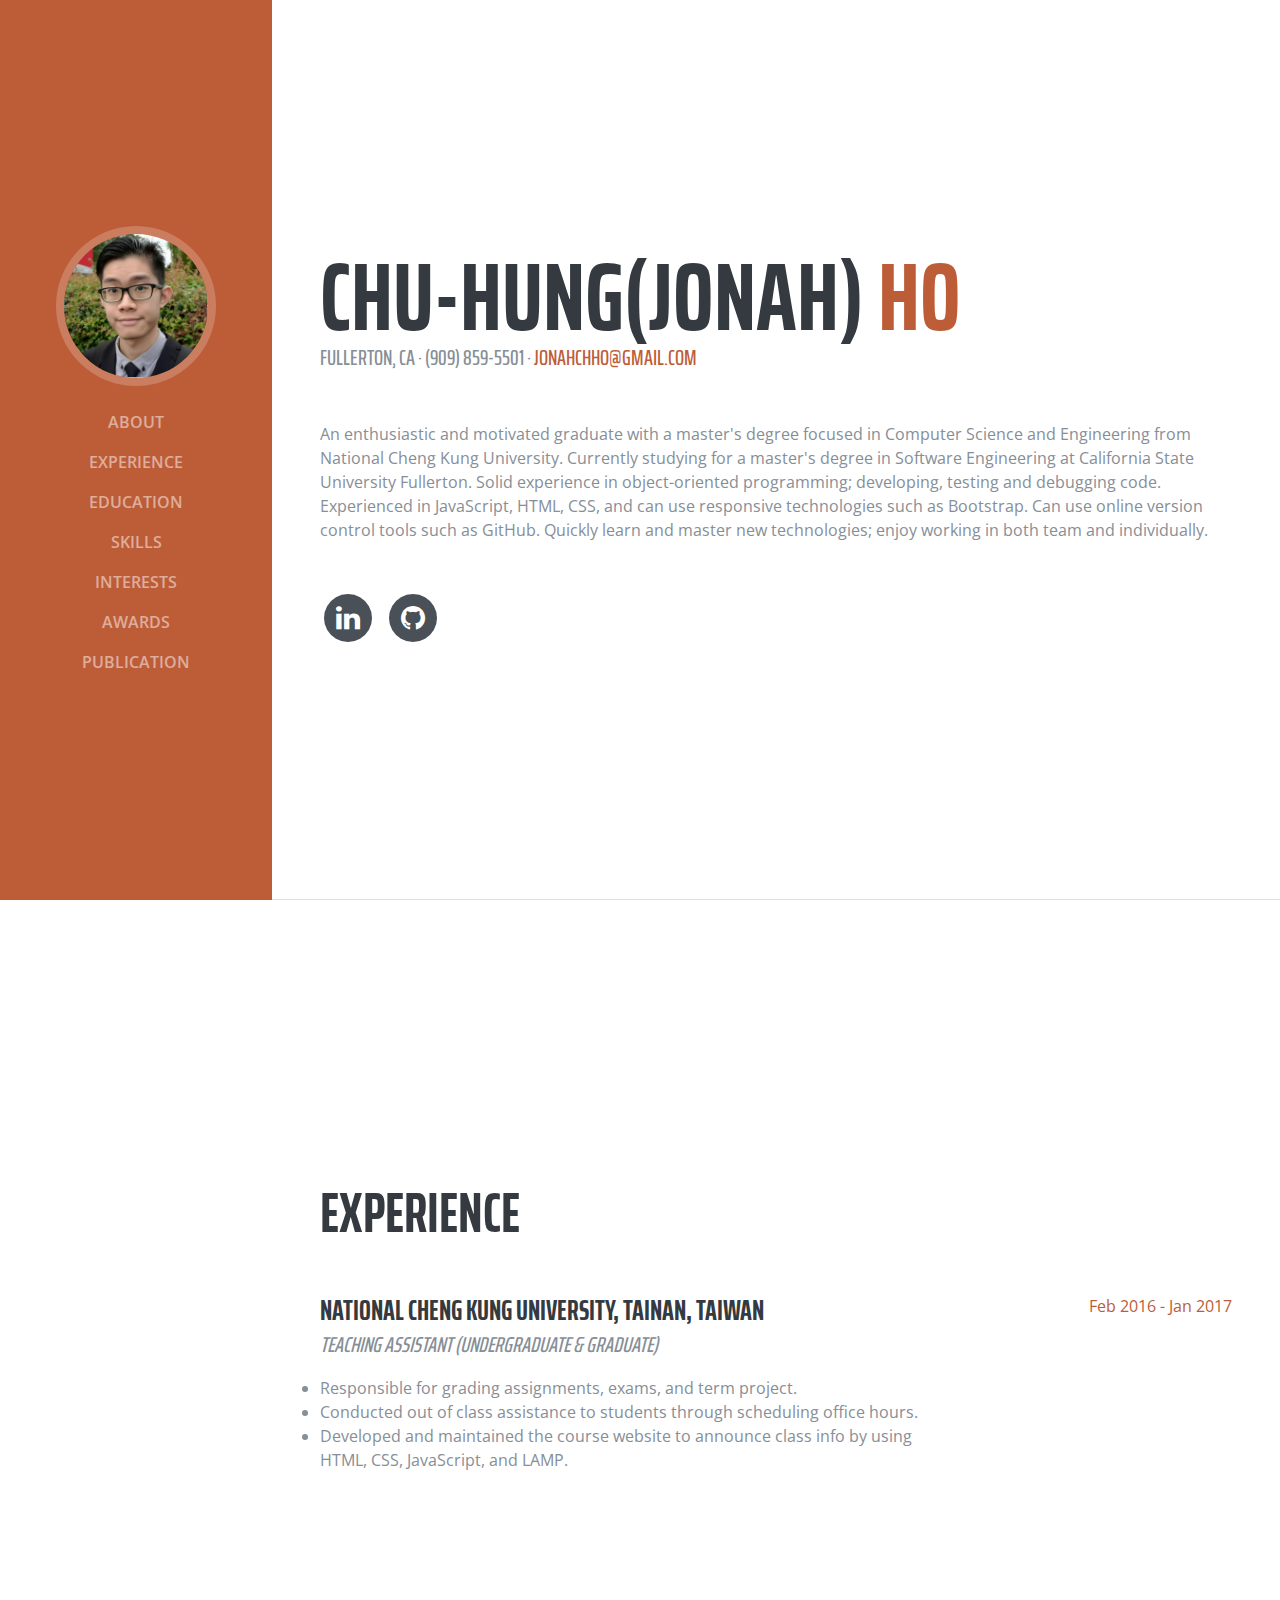
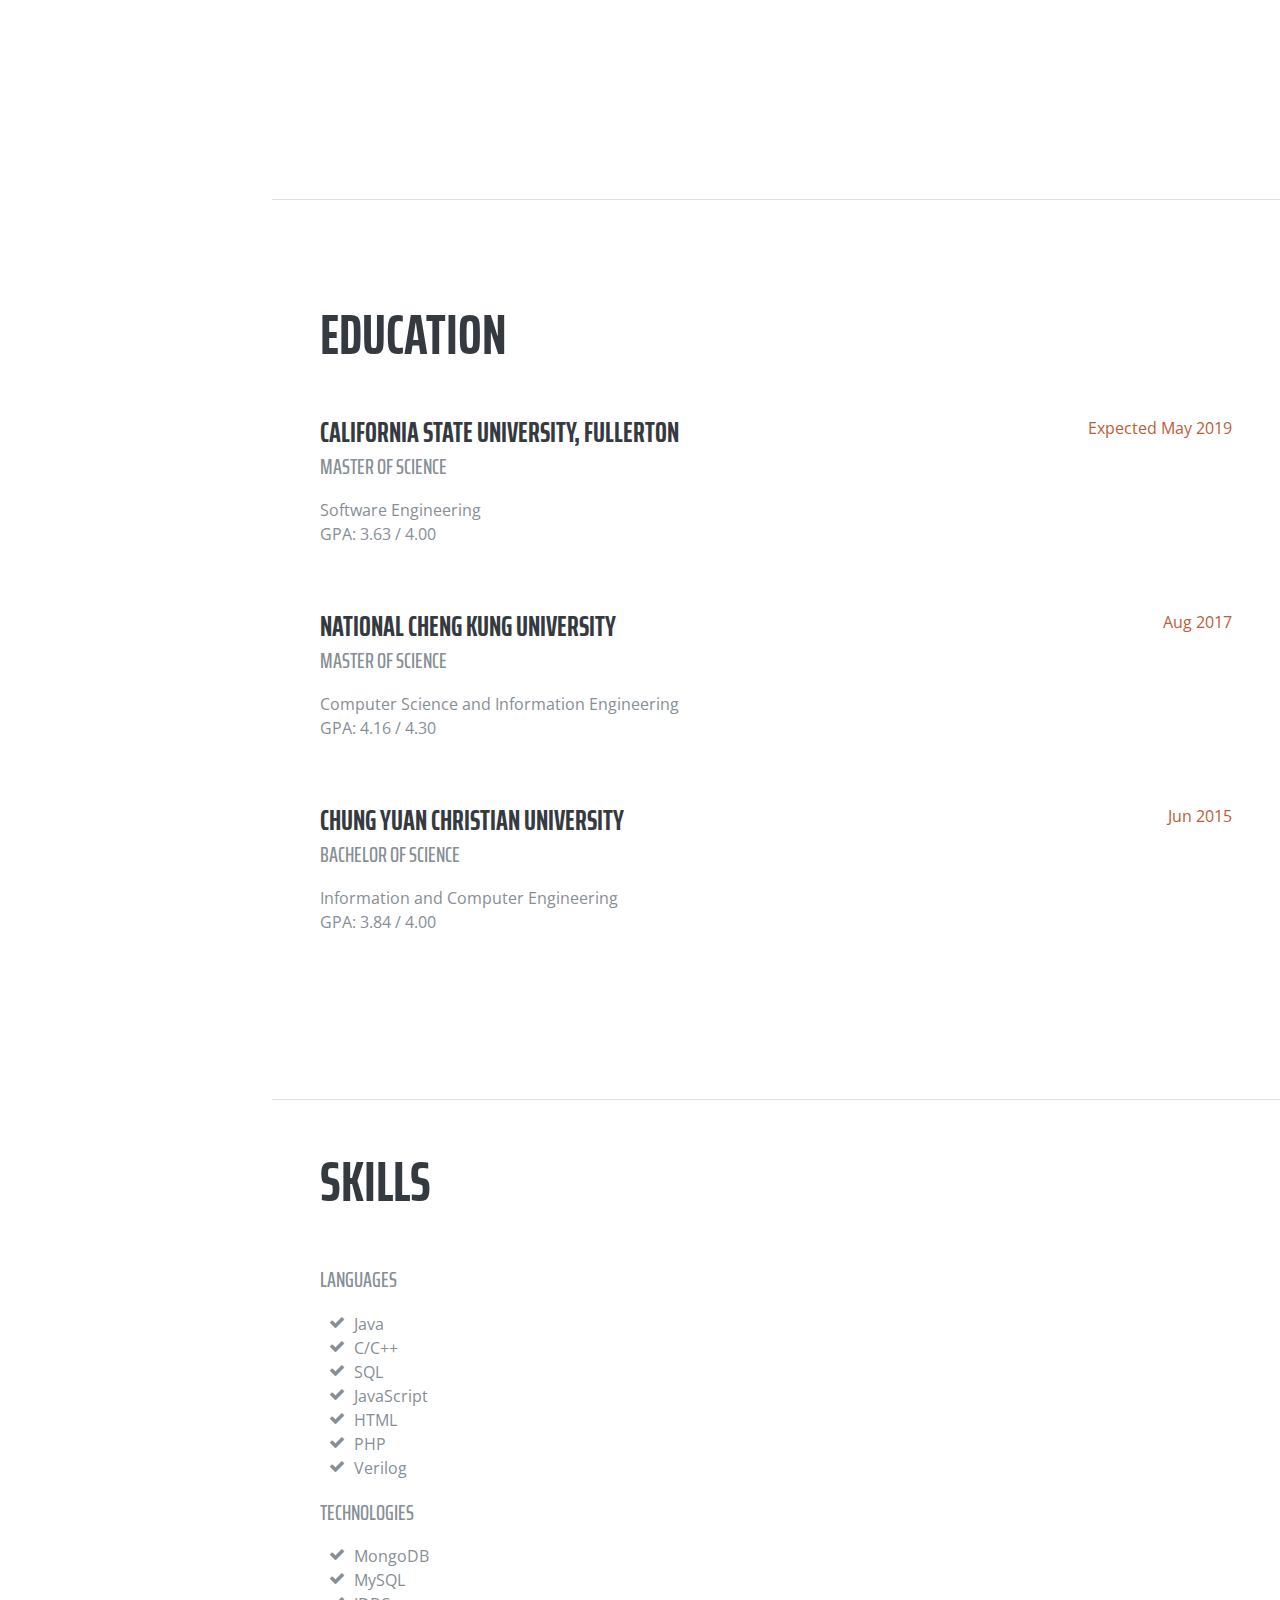
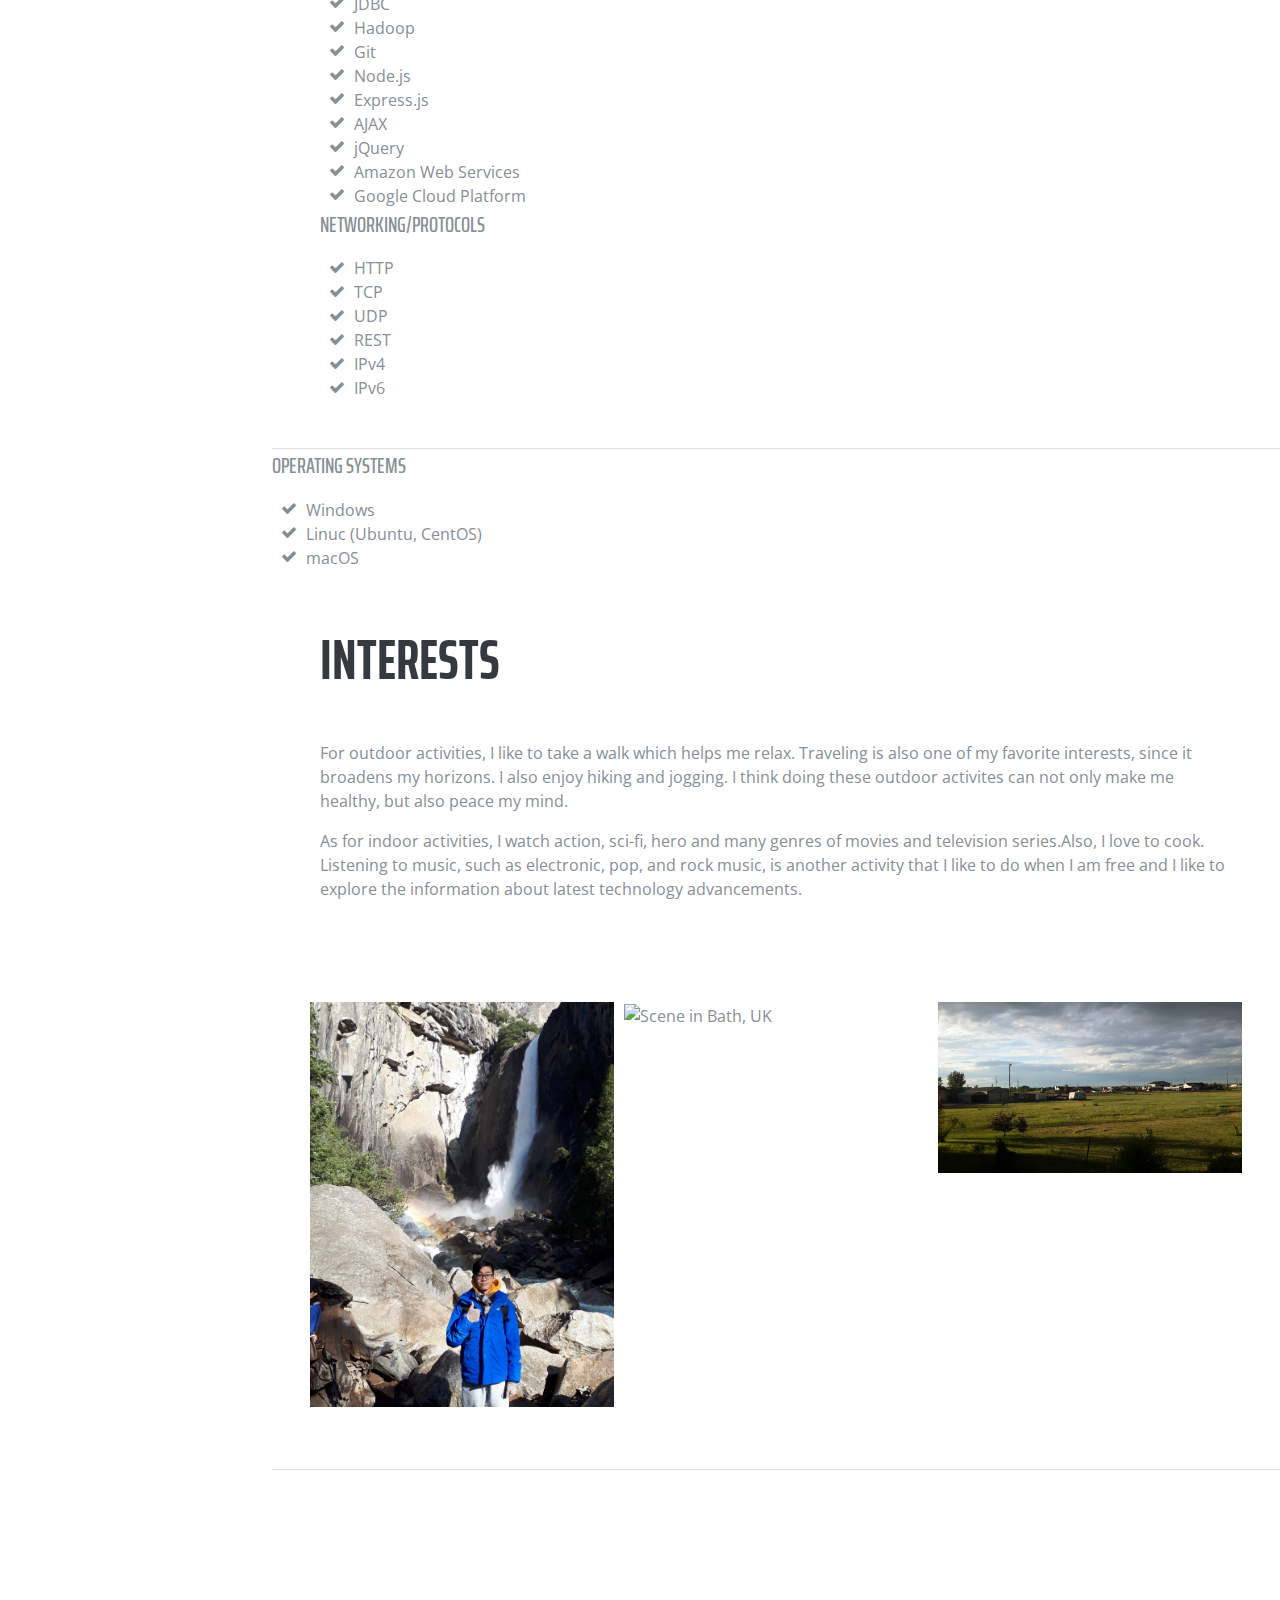
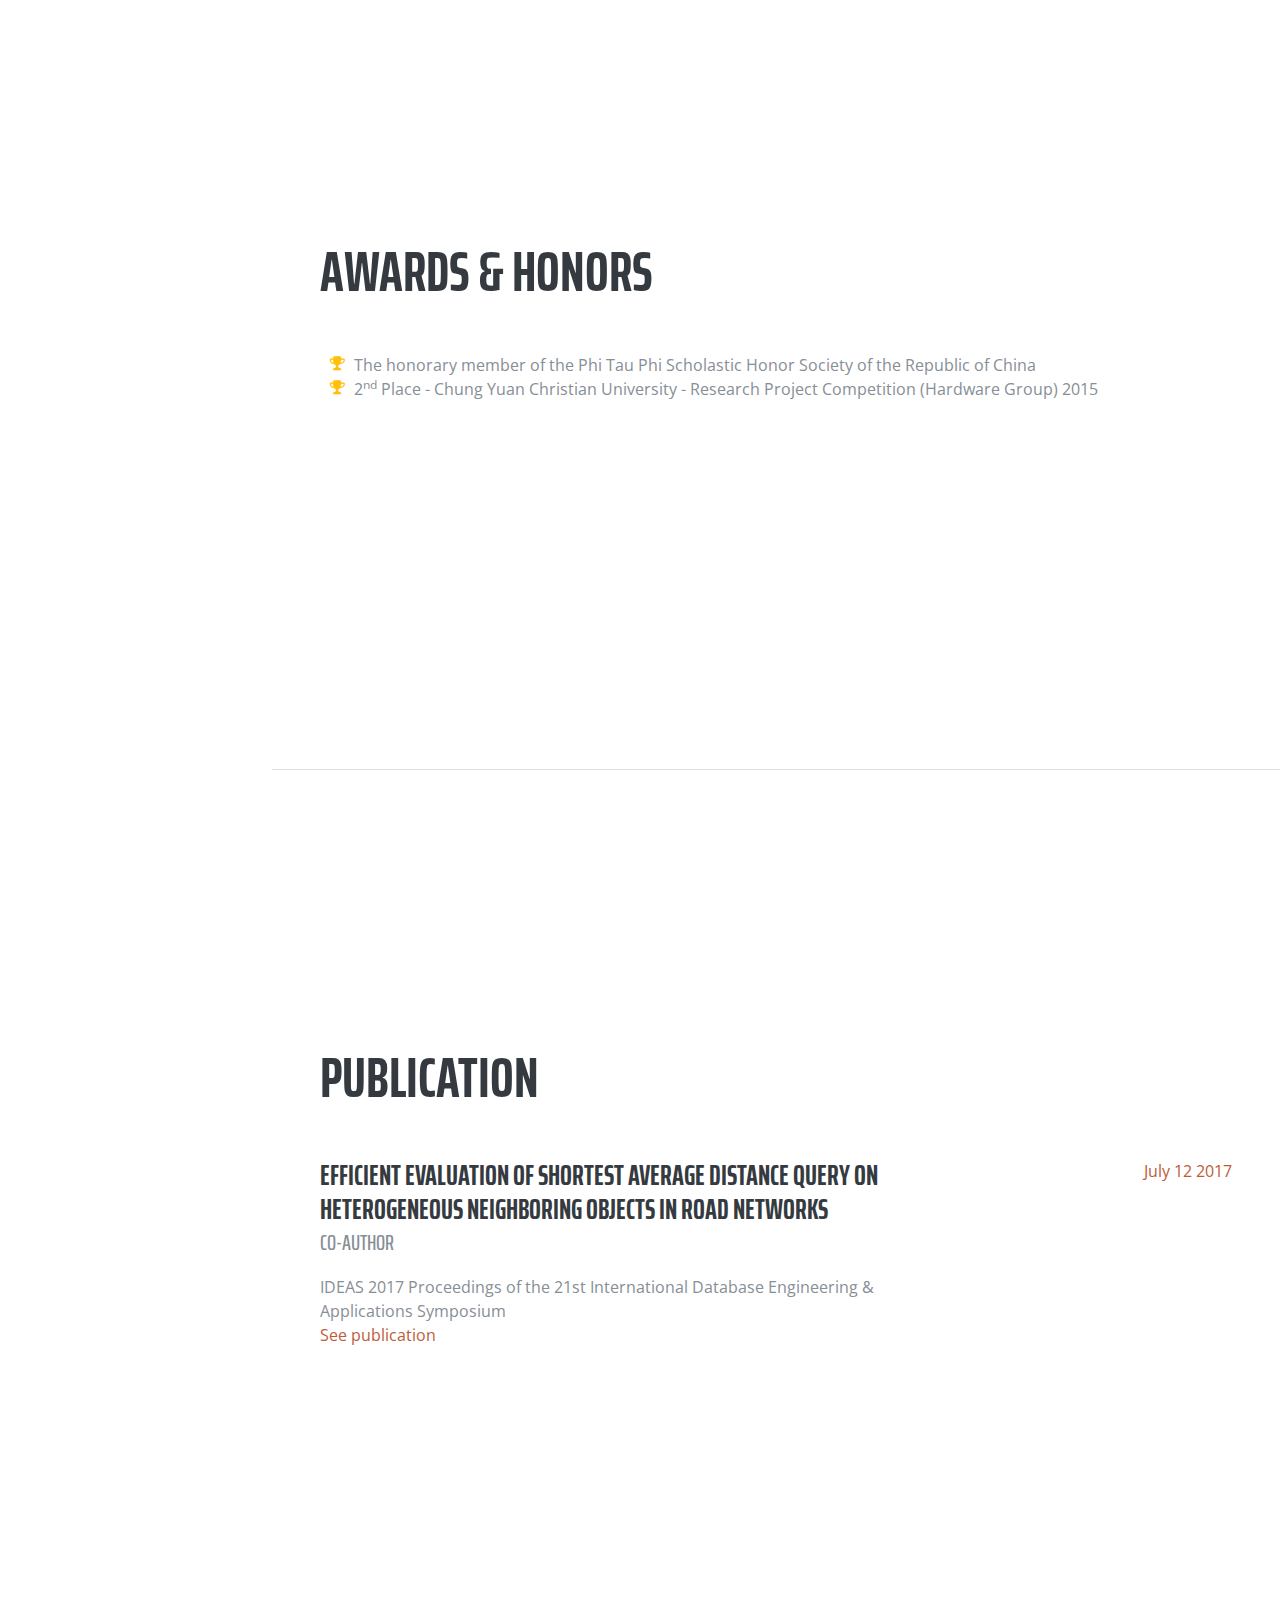
==== commit c9de879a: "Update information in index.html" ====
--- a/index.html
+++ b/index.html
@@ -110,15 +110,11 @@
               </li>
               <li>
                 <i class="fa-li fa fa-check"></i>
-                  Designed and elaborated term project.
+                  Conducted out of class assistance to students through scheduling office hours.
               </li>
               <li>
                 <i class="fa-li fa fa-check"></i>
-                  Provided out of class assistance to students.
-              </li>
-              <li>
-                <i class="fa-li fa fa-check"></i>
-                  Developed and maintained course website.
+                  Developed and maintained the course website to announce class info by using HTML, CSS, JavaScript, and LAMP.
               </li>
 
             </div>
@@ -143,7 +139,7 @@
               <p>GPA: 3.63 / 4.00</p>
             </div>
             <div class="resume-date text-md-right">
-              <span class="text-primary">January 2018 - current</span>
+              <span class="text-primary">Expected May 2019</span>
             </div>
           </div>
 
@@ -155,7 +151,7 @@
               <p>GPA: 4.16 / 4.30</p>
             </div>
             <div class="resume-date text-md-right">
-              <span class="text-primary">September 2015 - August 2017</span>
+              <span class="text-primary">Aug 2017</span>
             </div>
           </div>
 
@@ -167,7 +163,7 @@
               <p>GPA: 3.84 / 4.00</p>
             </div>
             <div class="resume-date text-md-right">
-              <span class="text-primary">September 2011 - June 2015</span>
+              <span class="text-primary">Jun 2015</span>
             </div>
           </div>
 
@@ -222,27 +218,76 @@
           <ul class="fa-ul mb-0">
             <li>
               <i class="fa-li fa fa-check"></i>
+              MongoDB</li>
+            <li>
+              <i class="fa-li fa fa-check"></i>
               MySQL</li>
             <li>
               <i class="fa-li fa fa-check"></i>
+              JDBC</li>
+            <li>
+              <i class="fa-li fa fa-check"></i>
               Hadoop</li>
             <li>
               <i class="fa-li fa fa-check"></i>
               Git</li>
             <li>
               <i class="fa-li fa fa-check"></i>
-              Android development</li>
-            <li>
-              <i class="fa-li fa fa-check"></i>
               Node.js</li>
             <li>
               <i class="fa-li fa fa-check"></i>
+              Express.js</li>
+            <li>
+              <i class="fa-li fa fa-check"></i>
               AJAX</li>
             <li>
               <i class="fa-li fa fa-check"></i>
               jQuery</li>
-          </ul>
-        </div>
+            <li>
+              <i class="fa-li fa fa-check"></i>
+              Amazon Web Services</li>
+            <li>
+              <i class="fa-li fa fa-check"></i>
+              Google Cloud Platform</li>
+          </ul>
+        </div>
+        
+        <div class="subheading mb-3">Networking/Protocols</div>
+          <ul class="fa-ul mb-0">
+            <li>
+              <i class="fa-li fa fa-check"></i>
+              HTTP</li>
+            <li>
+              <i class="fa-li fa fa-check"></i>
+              TCP</li>
+            <li>
+              <i class="fa-li fa fa-check"></i>
+              UDP</li>
+            <li>
+              <i class="fa-li fa fa-check"></i>
+              REST</li>
+            <li>
+              <i class="fa-li fa fa-check"></i>
+              IPv4</li>
+            <li>
+              <i class="fa-li fa fa-check"></i>
+              IPv6</li>
+          </ul>
+        </div>
+      
+        <div class="subheading mb-3">Operating Systems</div>
+          <ul class="fa-ul mb-0">
+            <li>
+              <i class="fa-li fa fa-check"></i>
+              Windows</li>
+            <li>
+              <i class="fa-li fa fa-check"></i>
+              Linuc (Ubuntu, CentOS)</li>
+            <li>
+              <i class="fa-li fa fa-check"></i>
+              macOS</li>
+          </ul>
+        </div>  
       </section>
 
       <section class="resume-section p-3 p-lg-5 d-flex flex-column" id="interests">
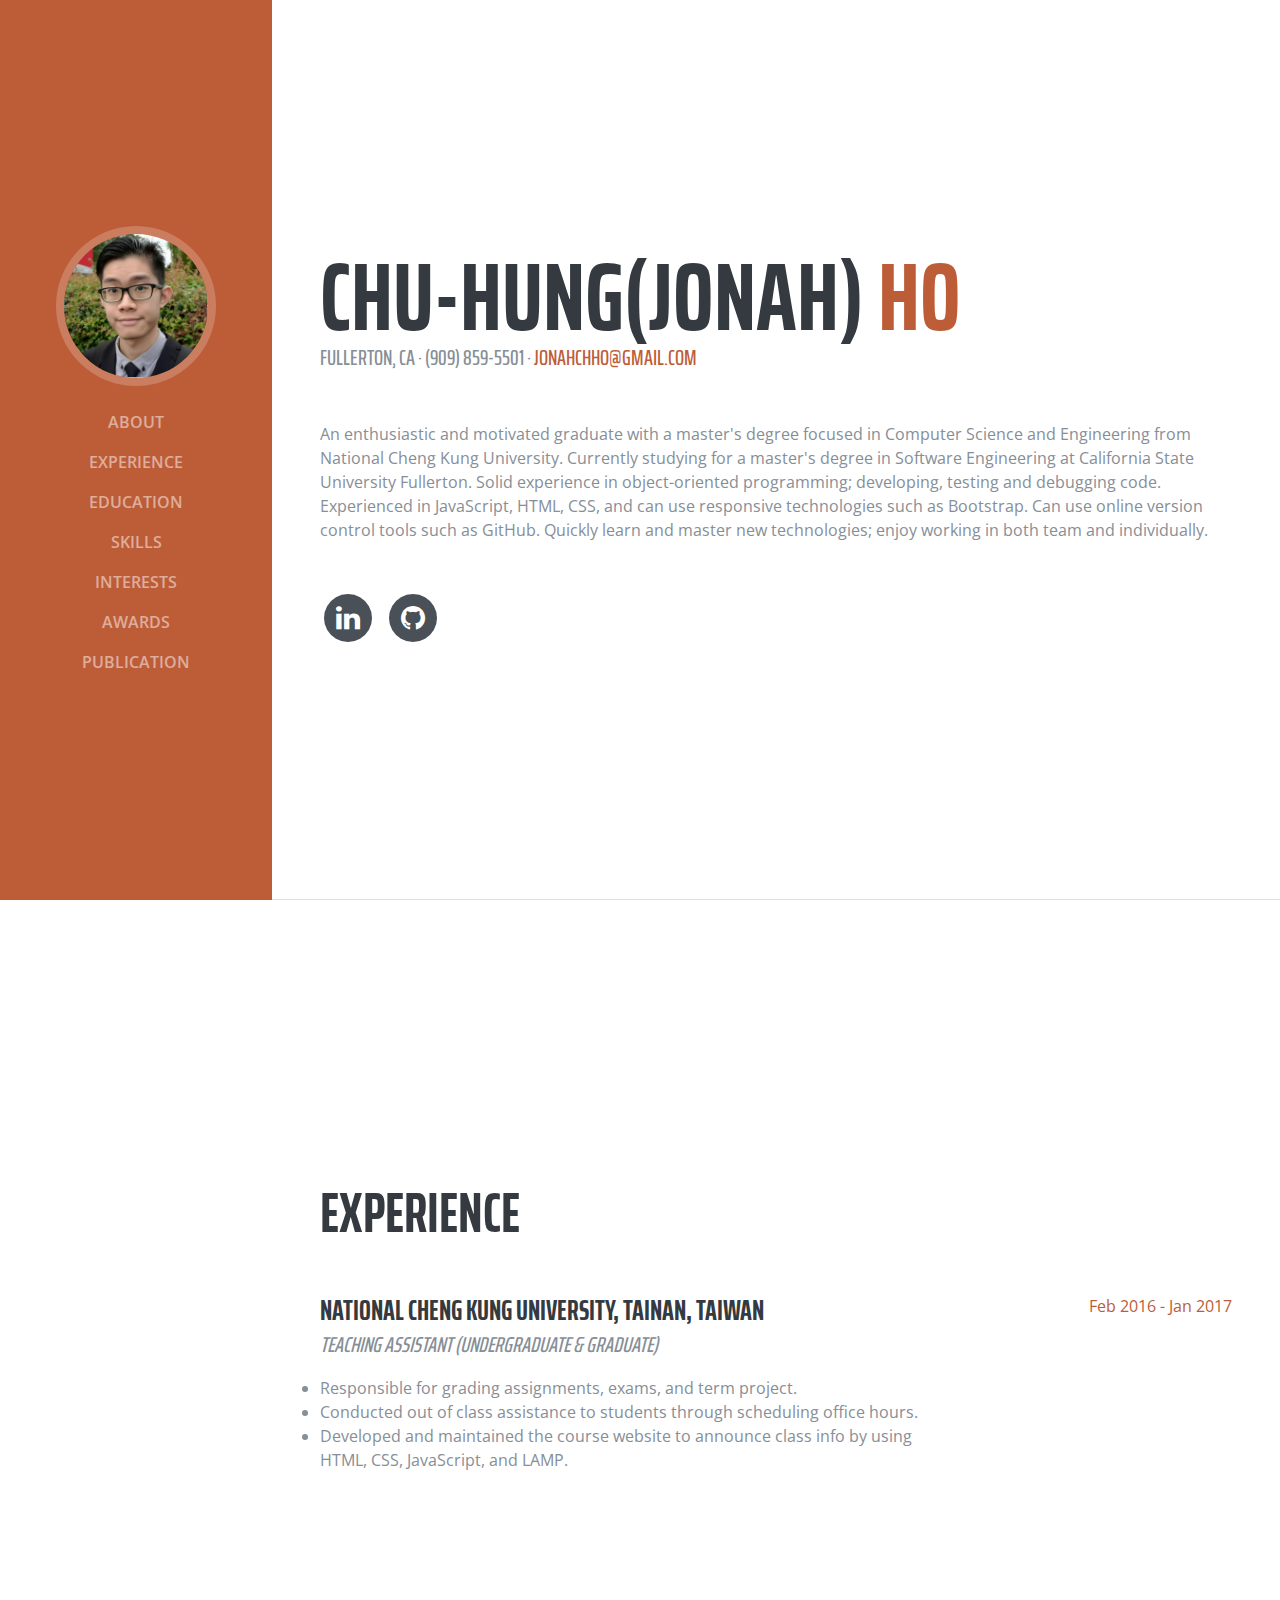
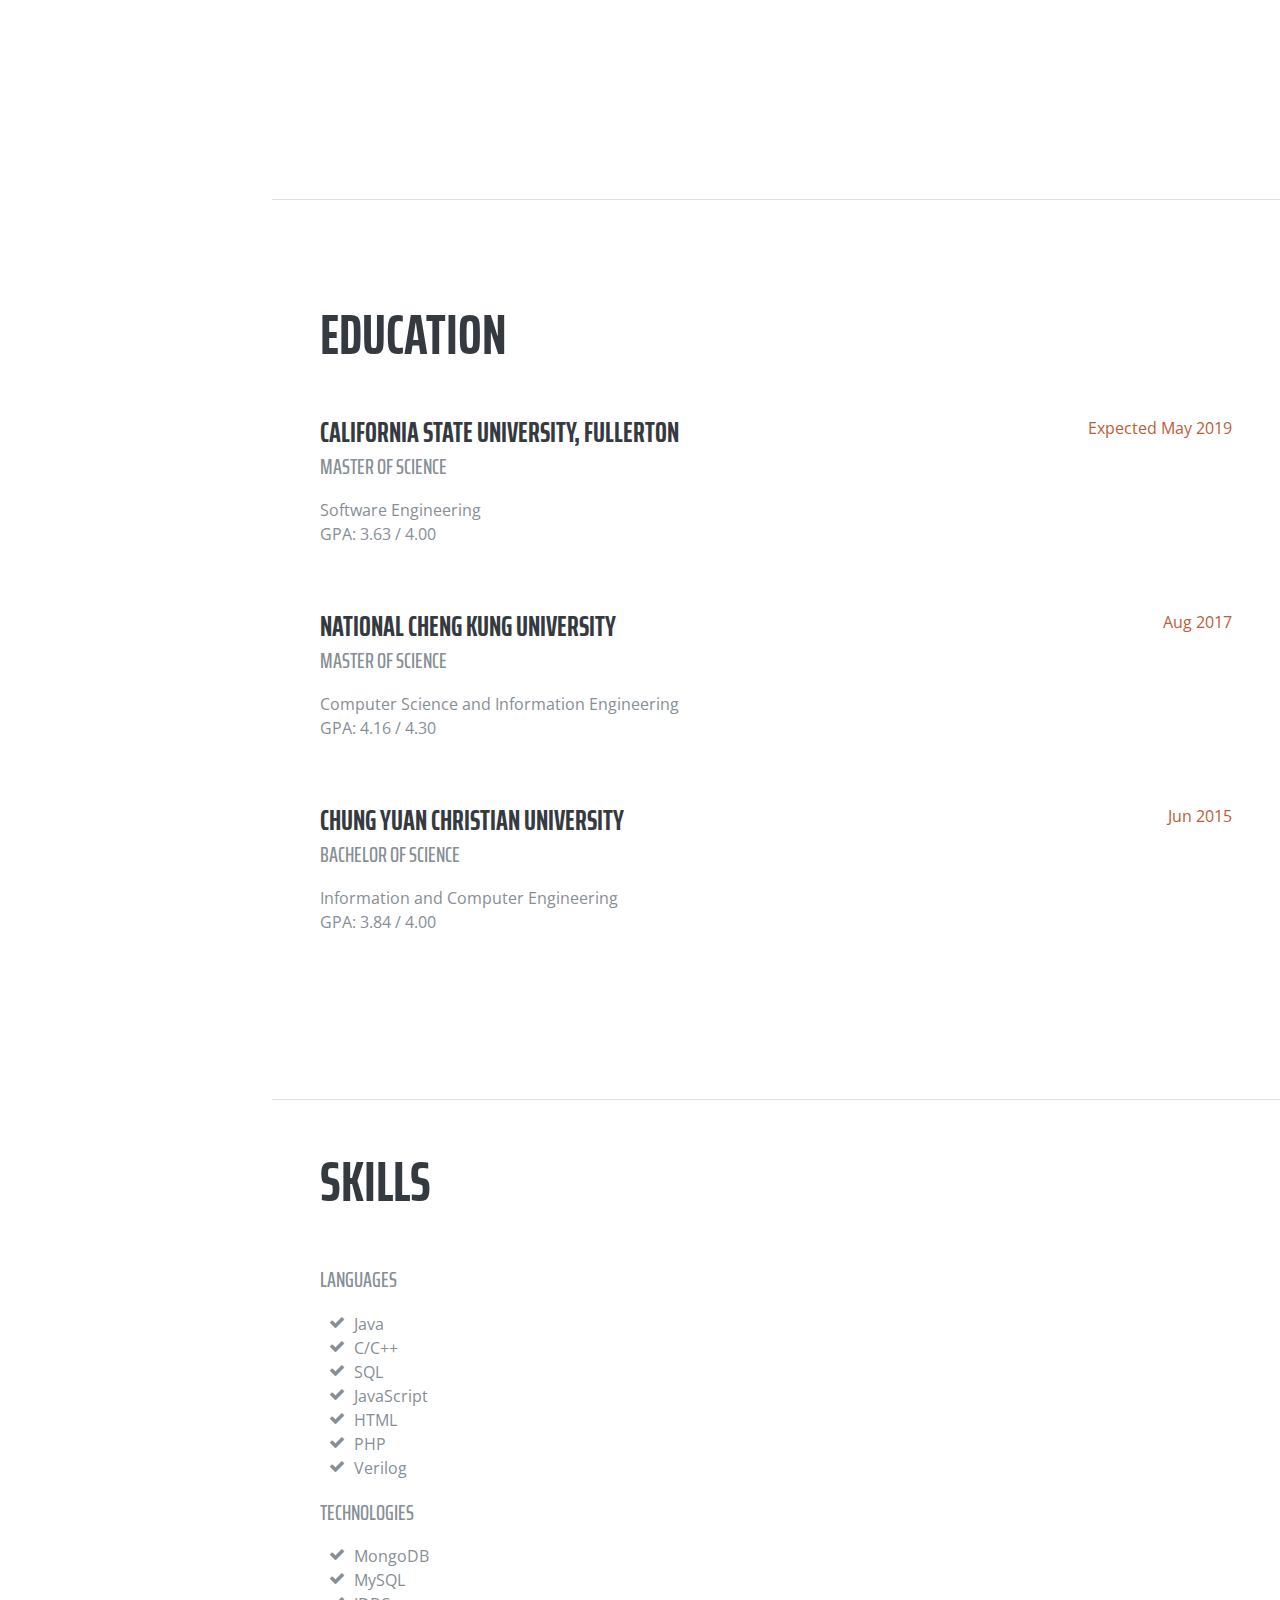
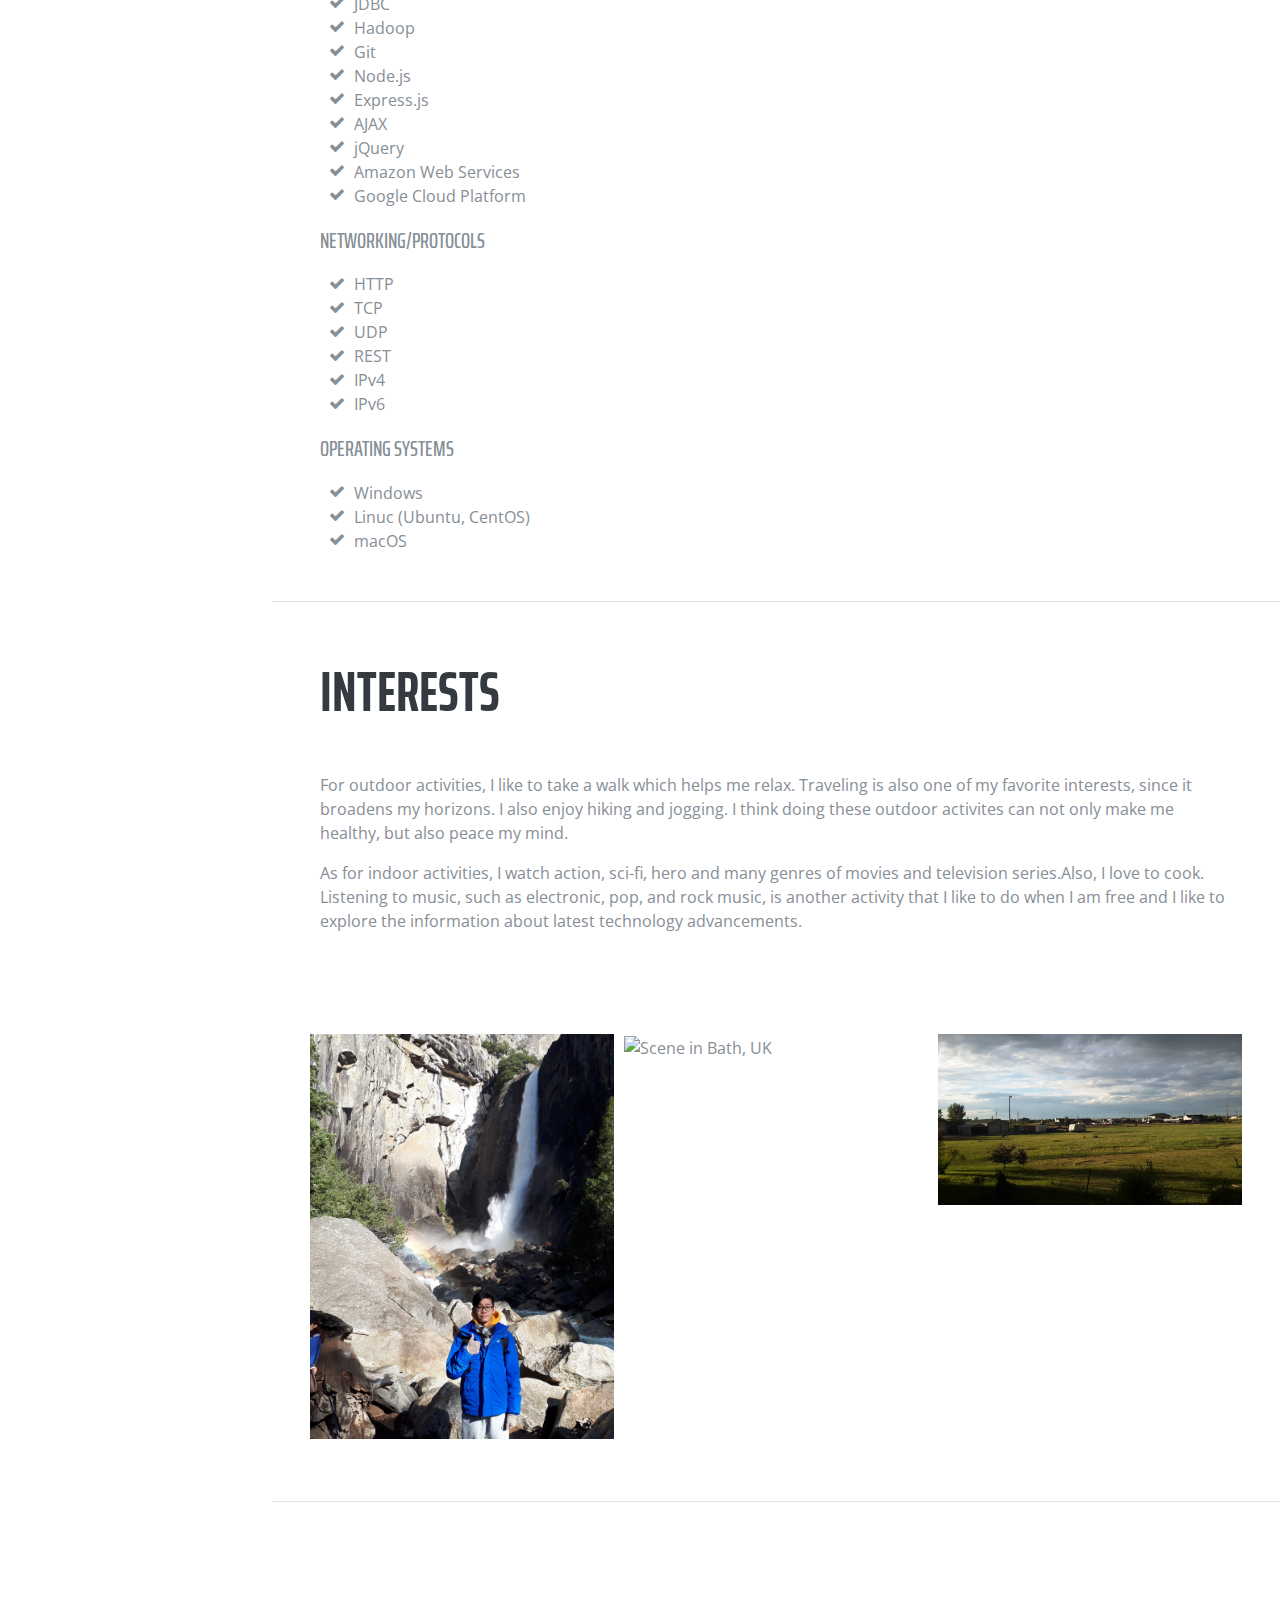
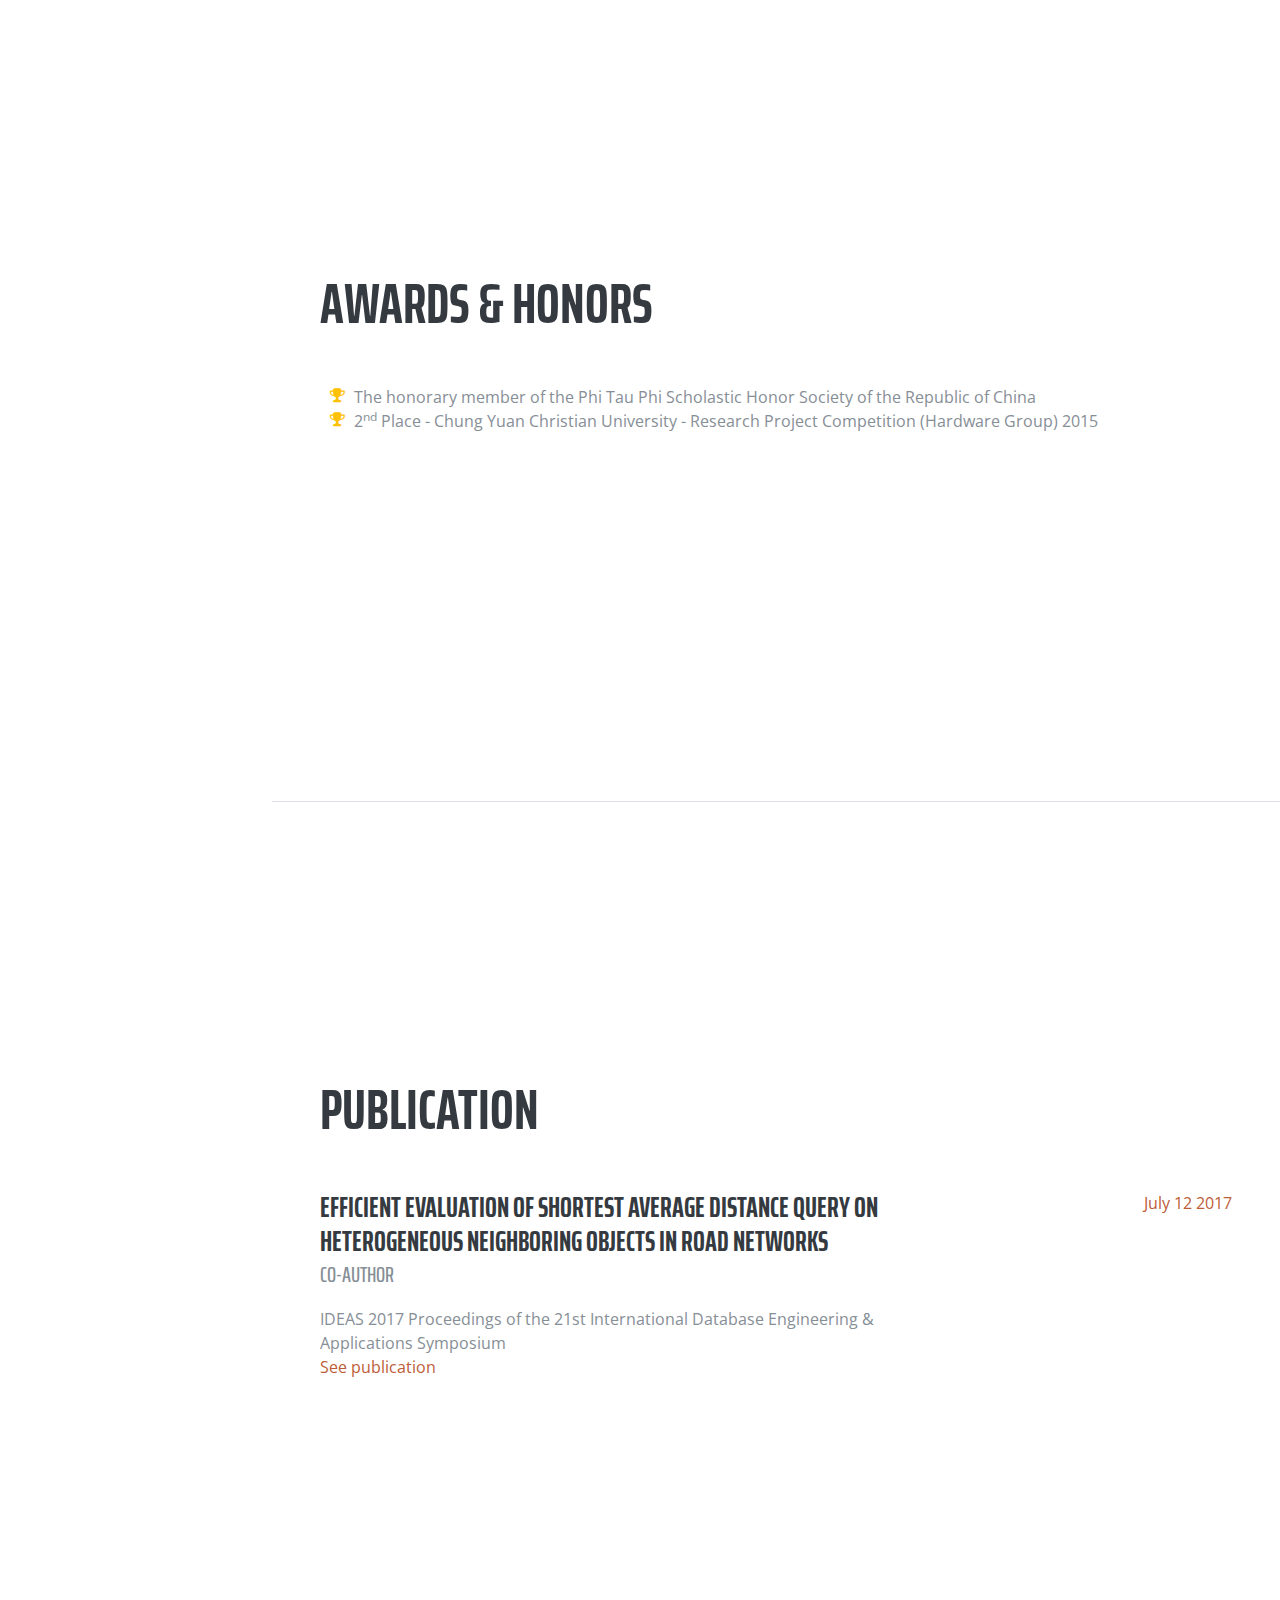
==== commit 85ffd4ca: "Fixed the format issue in index.html" ====
--- a/index.html
+++ b/index.html
@@ -250,9 +250,10 @@
               <i class="fa-li fa fa-check"></i>
               Google Cloud Platform</li>
           </ul>
-        </div>
         
-        <div class="subheading mb-3">Networking/Protocols</div>
+		      <p></p>
+        
+          <div class="subheading mb-3">Networking/Protocols</div>
           <ul class="fa-ul mb-0">
             <li>
               <i class="fa-li fa fa-check"></i>
@@ -273,9 +274,10 @@
               <i class="fa-li fa fa-check"></i>
               IPv6</li>
           </ul>
-        </div>
+        
+		      <p></p>
       
-        <div class="subheading mb-3">Operating Systems</div>
+          <div class="subheading mb-3">Operating Systems</div>
           <ul class="fa-ul mb-0">
             <li>
               <i class="fa-li fa fa-check"></i>
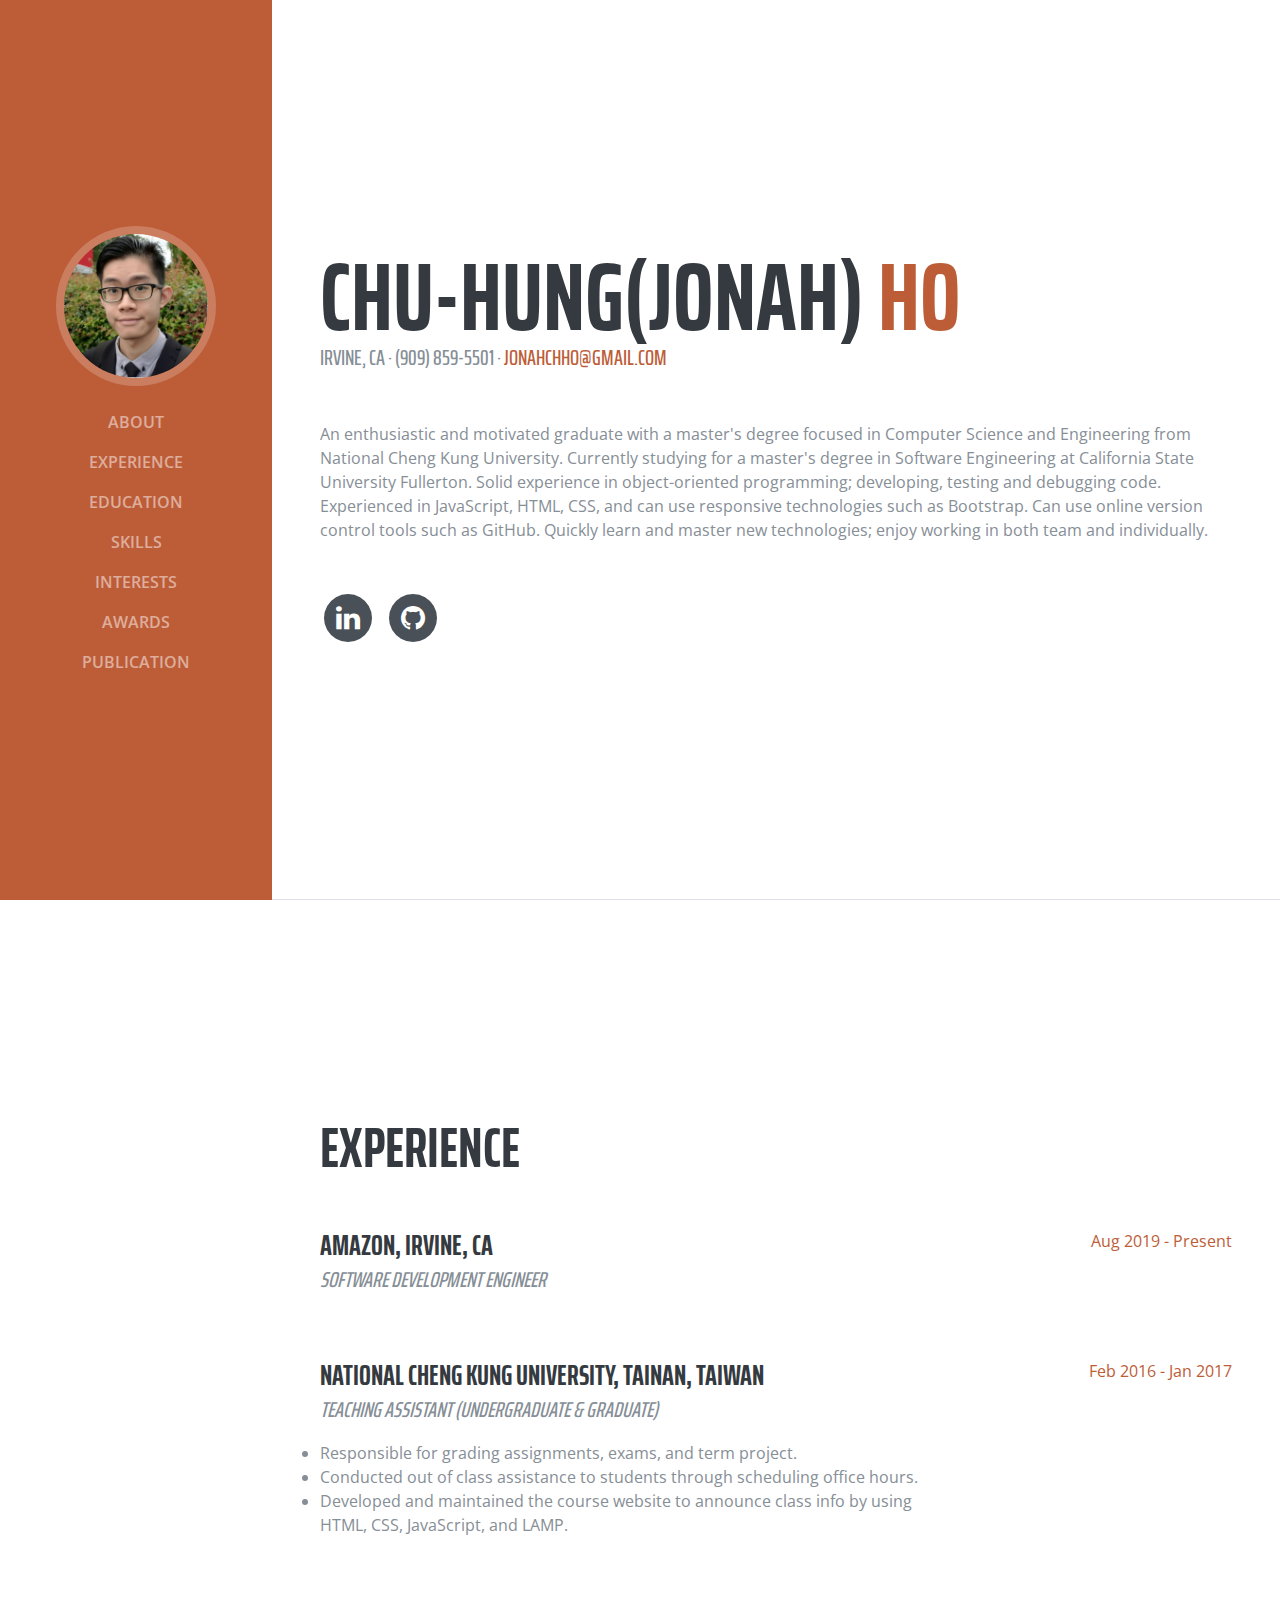
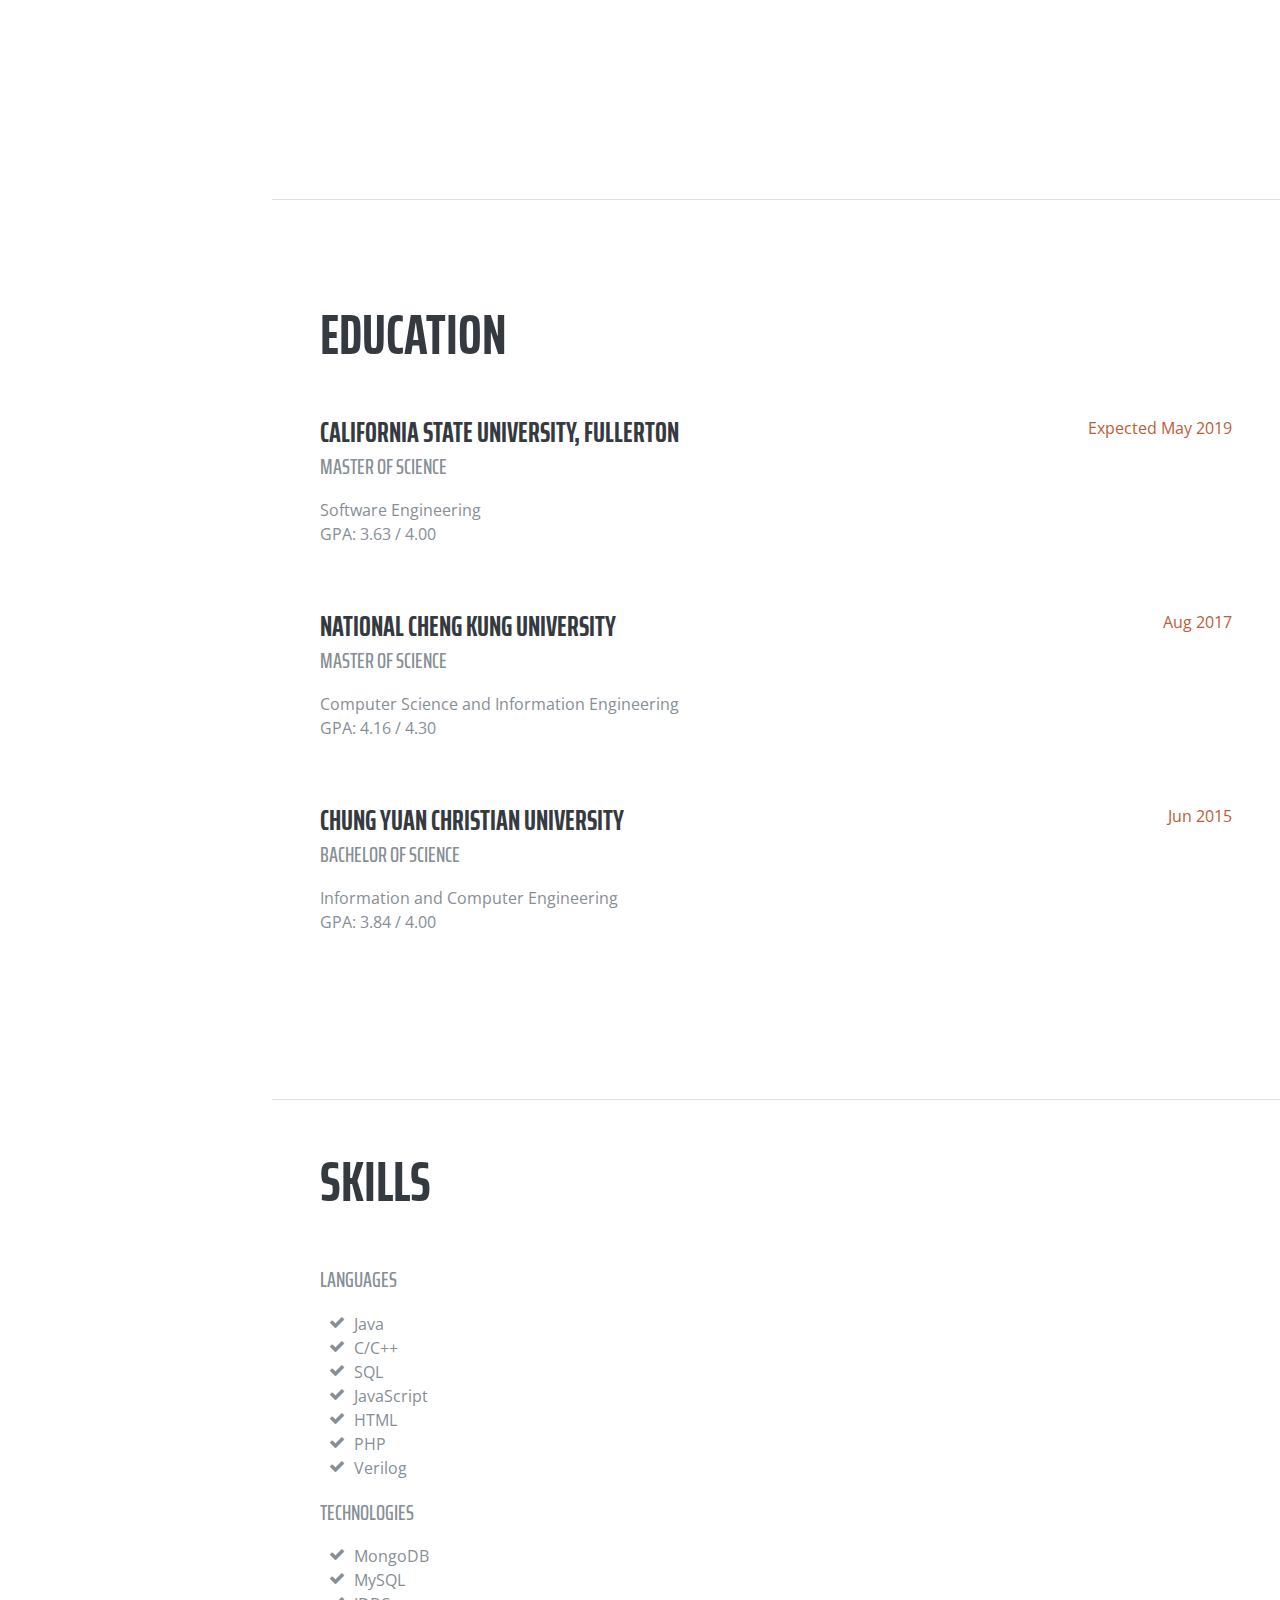
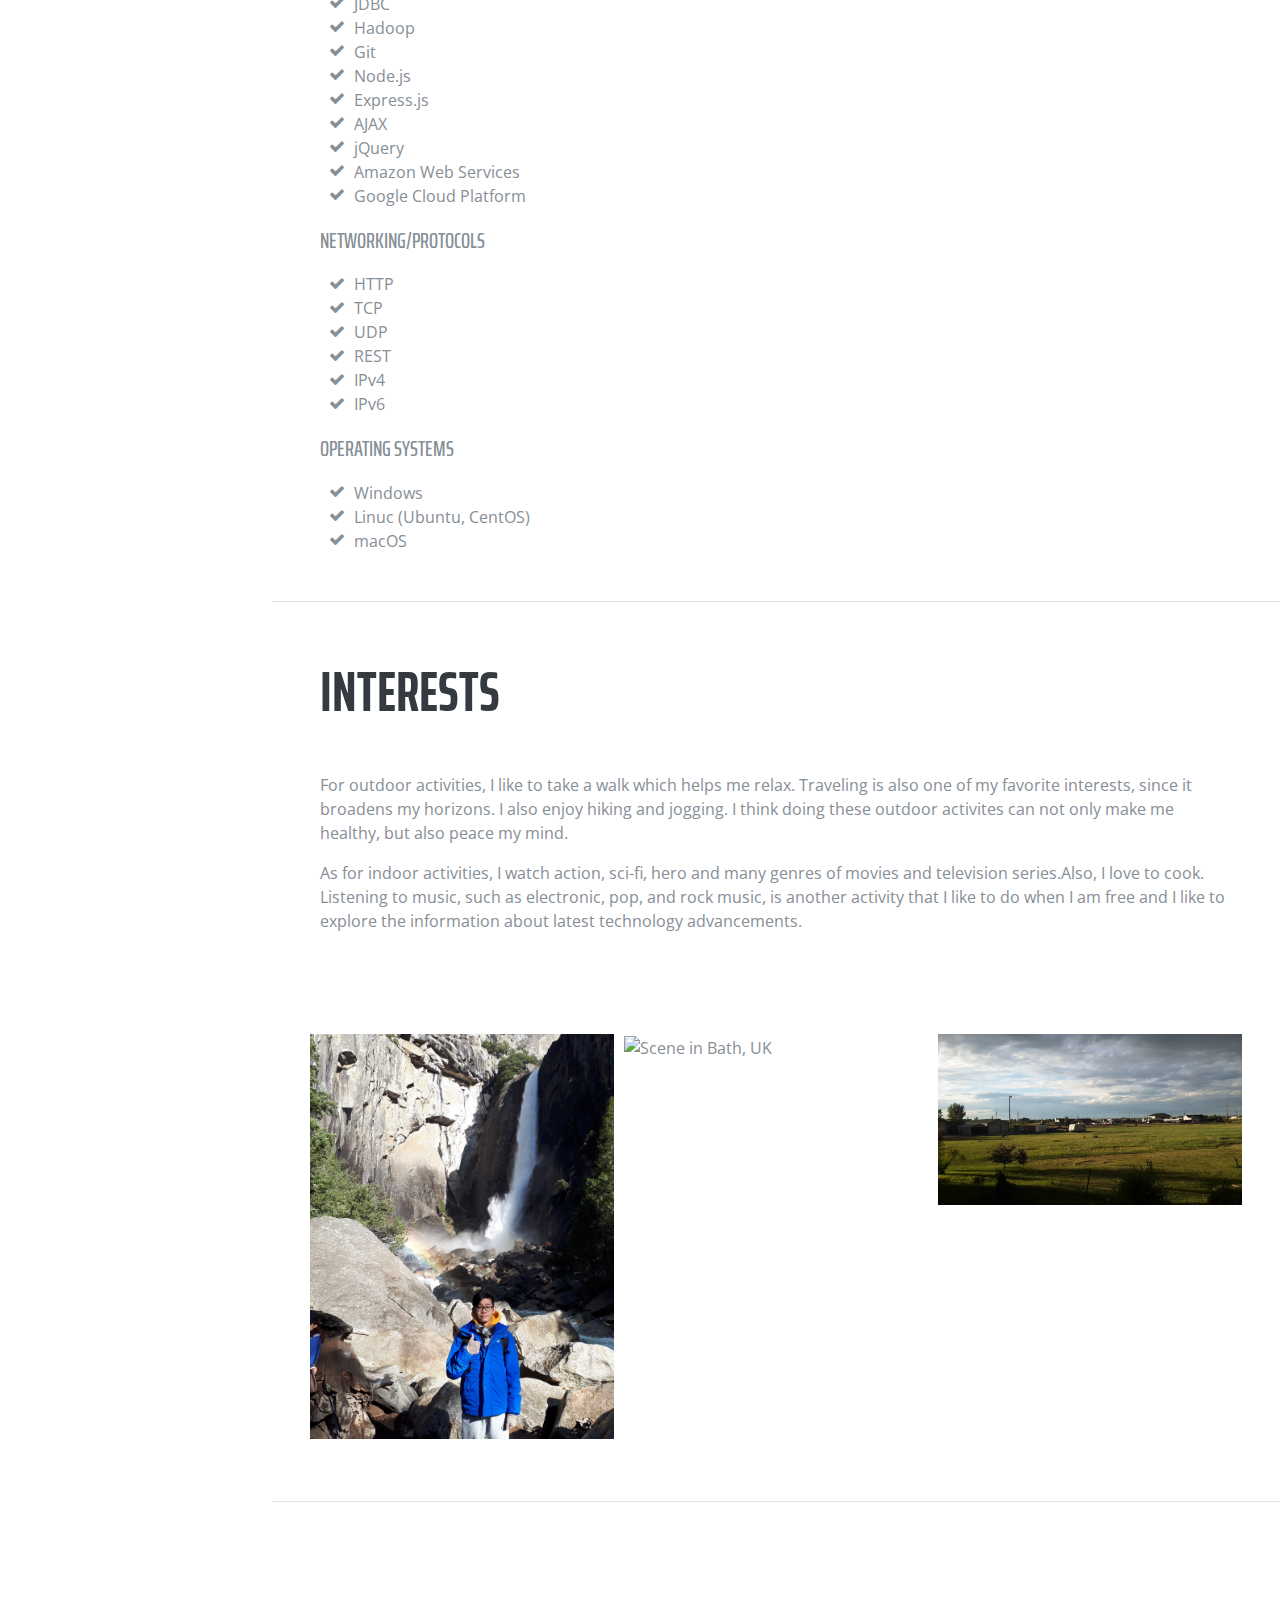
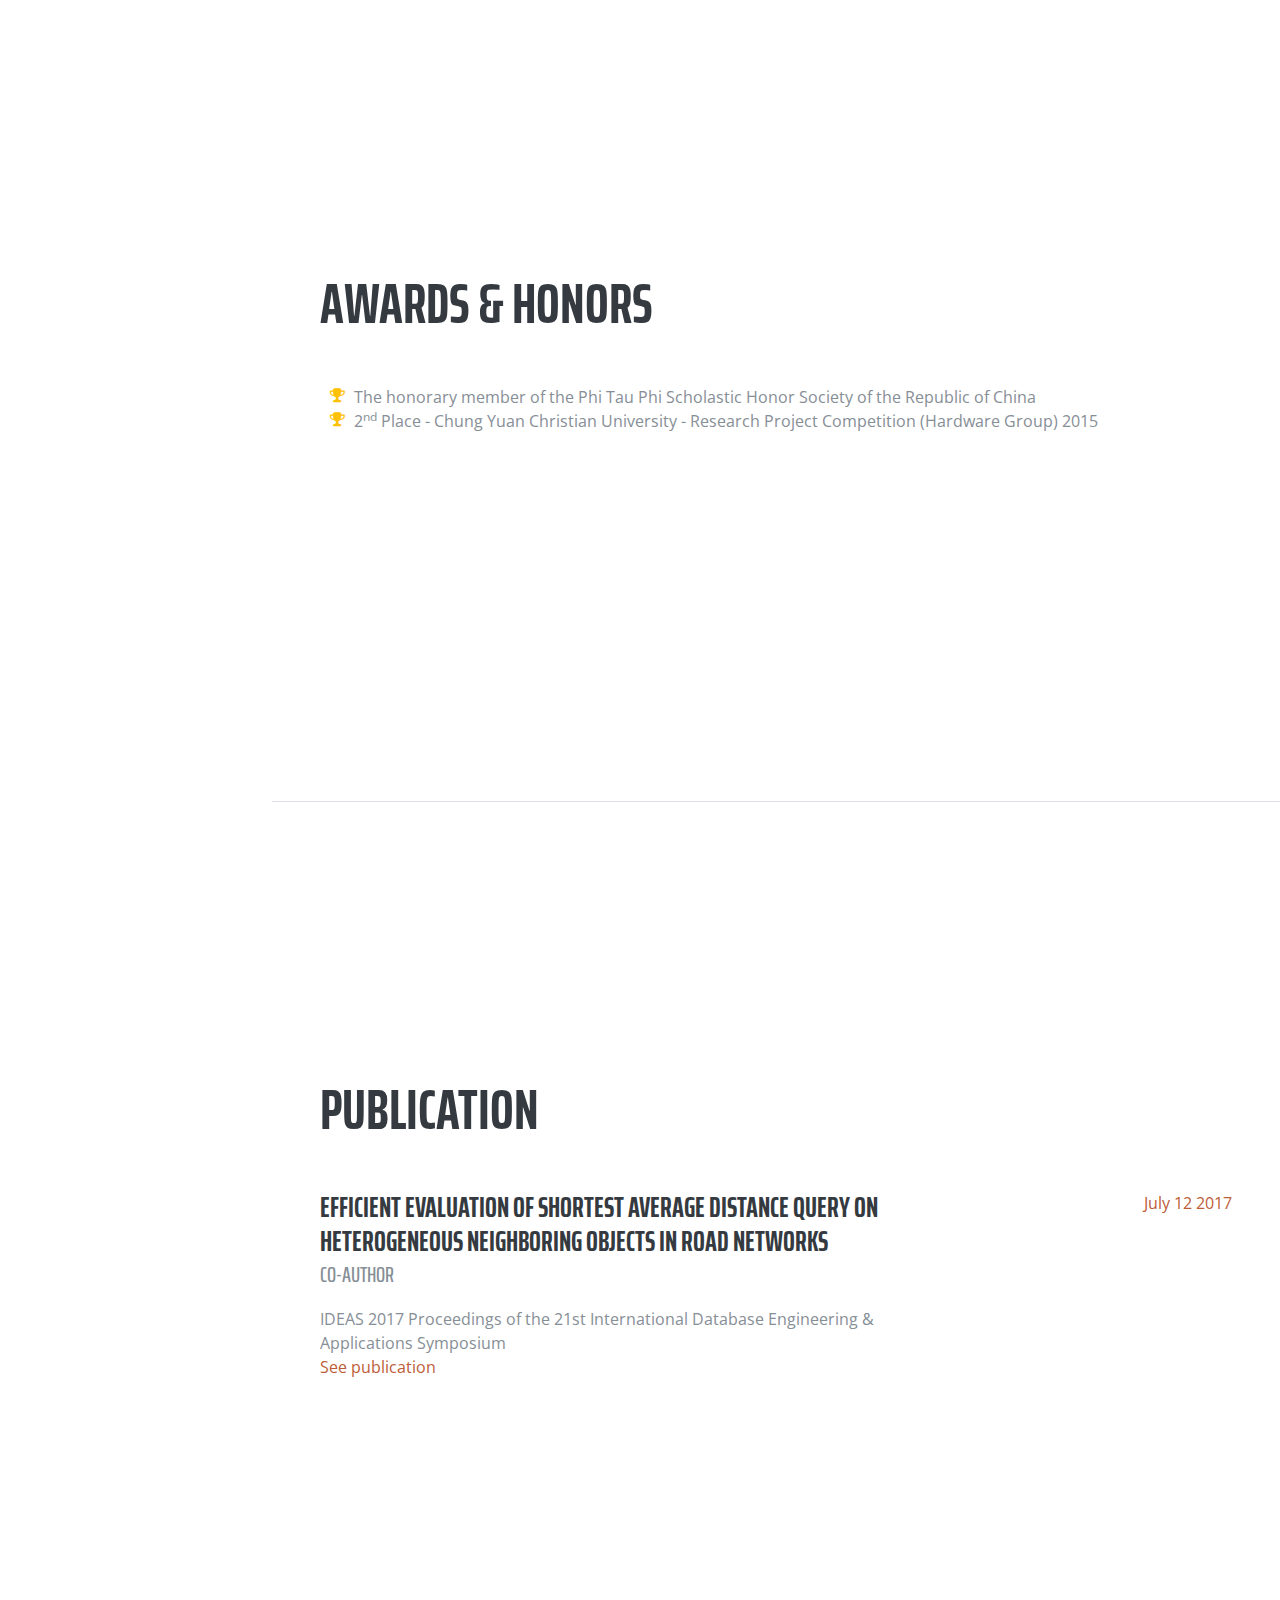
==== commit d15191ec: "Add current experience and update contact info" ====
--- a/index.html
+++ b/index.html
@@ -71,7 +71,7 @@
           <h1 class="mb-0">Chu-Hung(Jonah)
             <span class="text-primary">Ho</span>
           </h1>
-          <div class="subheading mb-5">Fullerton, CA · (909) 859-5501 ·
+          <div class="subheading mb-5">Irvine, CA · (909) 859-5501 ·
             <a href="mailto:name@email.com">jonahchho@gmail.com</a>
           </div>
           <p class="mb-5">An enthusiastic and motivated graduate with a master's degree focused in Computer Science and Engineering from National Cheng Kung University. Currently studying for a master's degree in Software Engineering at California State University Fullerton. Solid experience in object-oriented programming; developing, testing and debugging code. Experienced in JavaScript, HTML, CSS, and can use responsive technologies such as Bootstrap. Can use online version control tools such as GitHub. Quickly learn and master new technologies; enjoy working in both team and individually.</p>
@@ -99,6 +99,17 @@
       <section class="resume-section p-3 p-lg-5 d-flex flex-column" id="experience">
         <div class="my-auto">
           <h2 class="mb-5">Experience</h2>
+		
+	  <div class="resume-item d-flex flex-column flex-md-row mb-5">
+            <div class="resume-content mr-auto">
+              <h3 class="mb-0">Amazon, Irvine, CA</h3>
+              <div class="subheading mb-3"><i>Software Development Engineer</i></div>
+            </div>
+		  
+            <div class="resume-date text-md-right">
+              <span class="text-primary">Aug 2019 - Present</span>
+            </div>
+          </div>	
 
           <div class="resume-item d-flex flex-column flex-md-row mb-5">
             <div class="resume-content mr-auto">
@@ -116,12 +127,11 @@
                 <i class="fa-li fa fa-check"></i>
                   Developed and maintained the course website to announce class info by using HTML, CSS, JavaScript, and LAMP.
               </li>
-
-            </div>
+            </div>
+		  
             <div class="resume-date text-md-right">
               <span class="text-primary">Feb 2016 - Jan 2017</span>
             </div>
-
           </div>
         </div>
 
